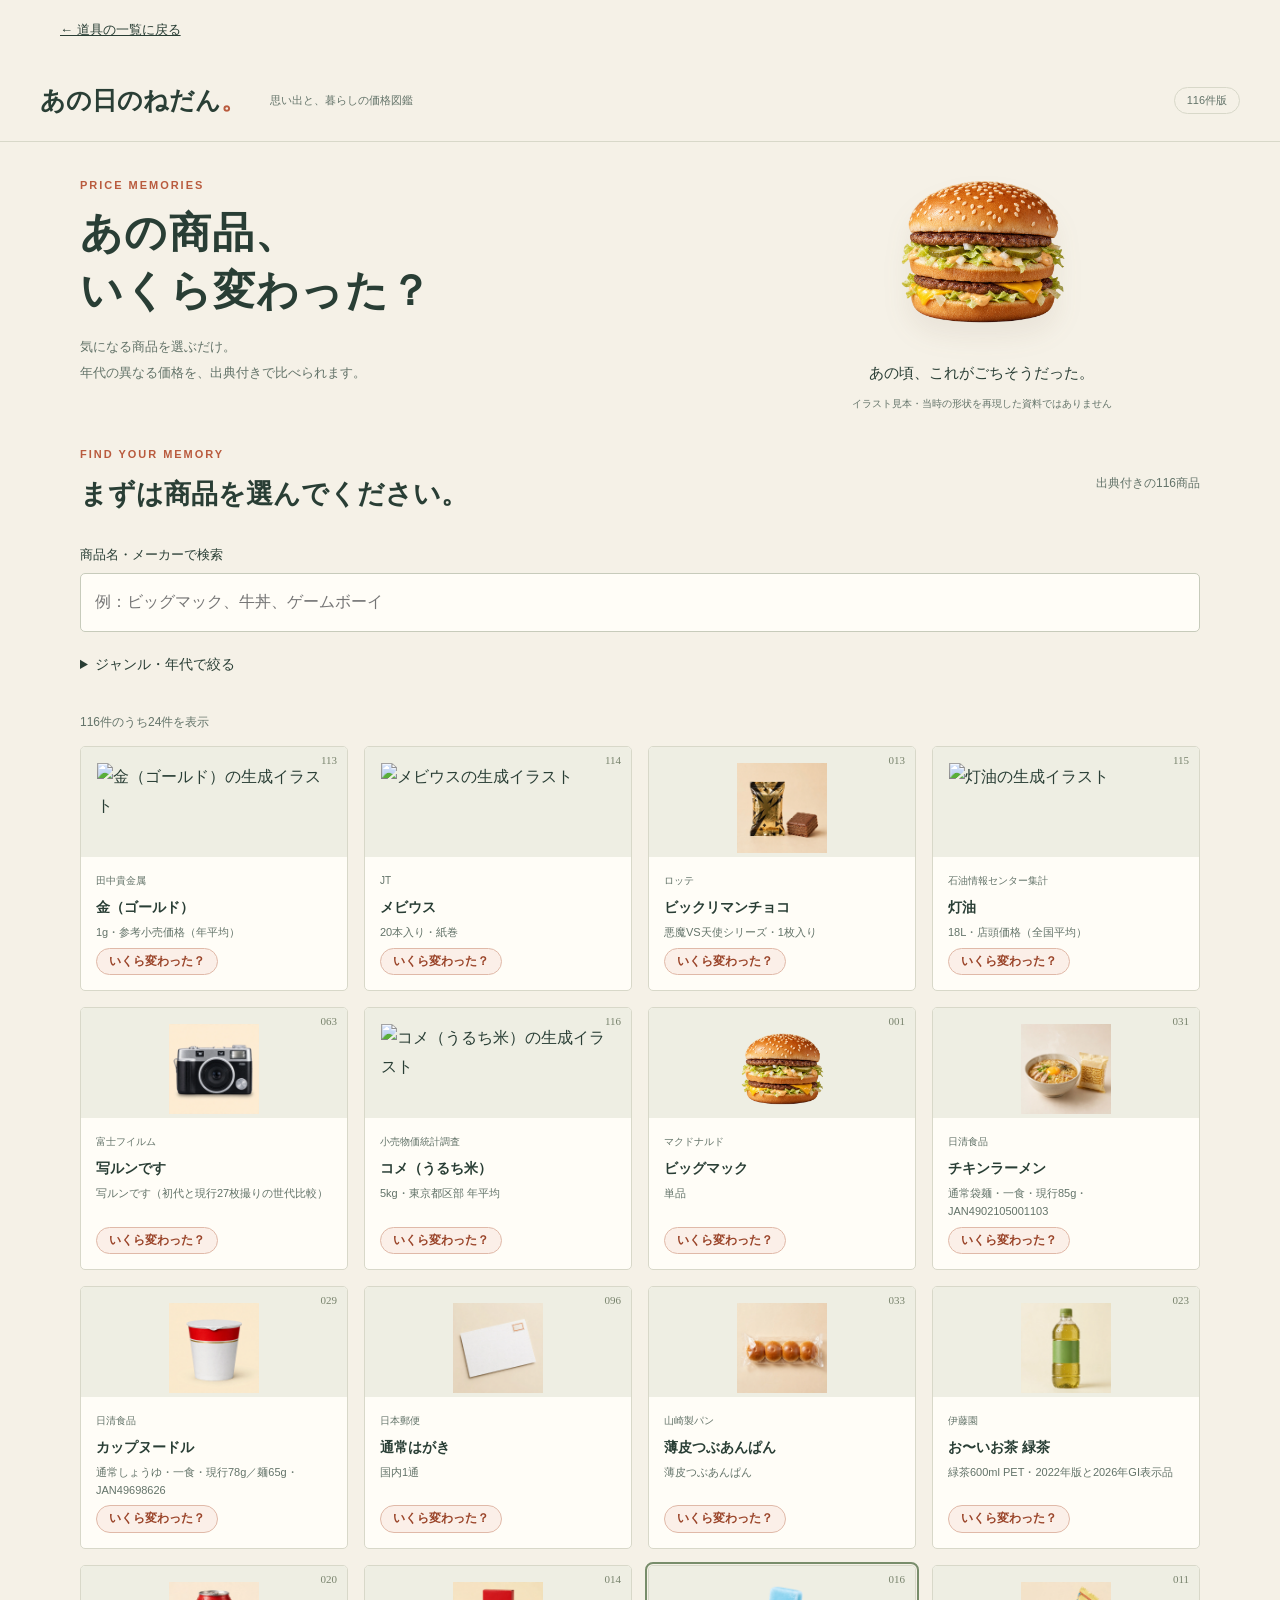
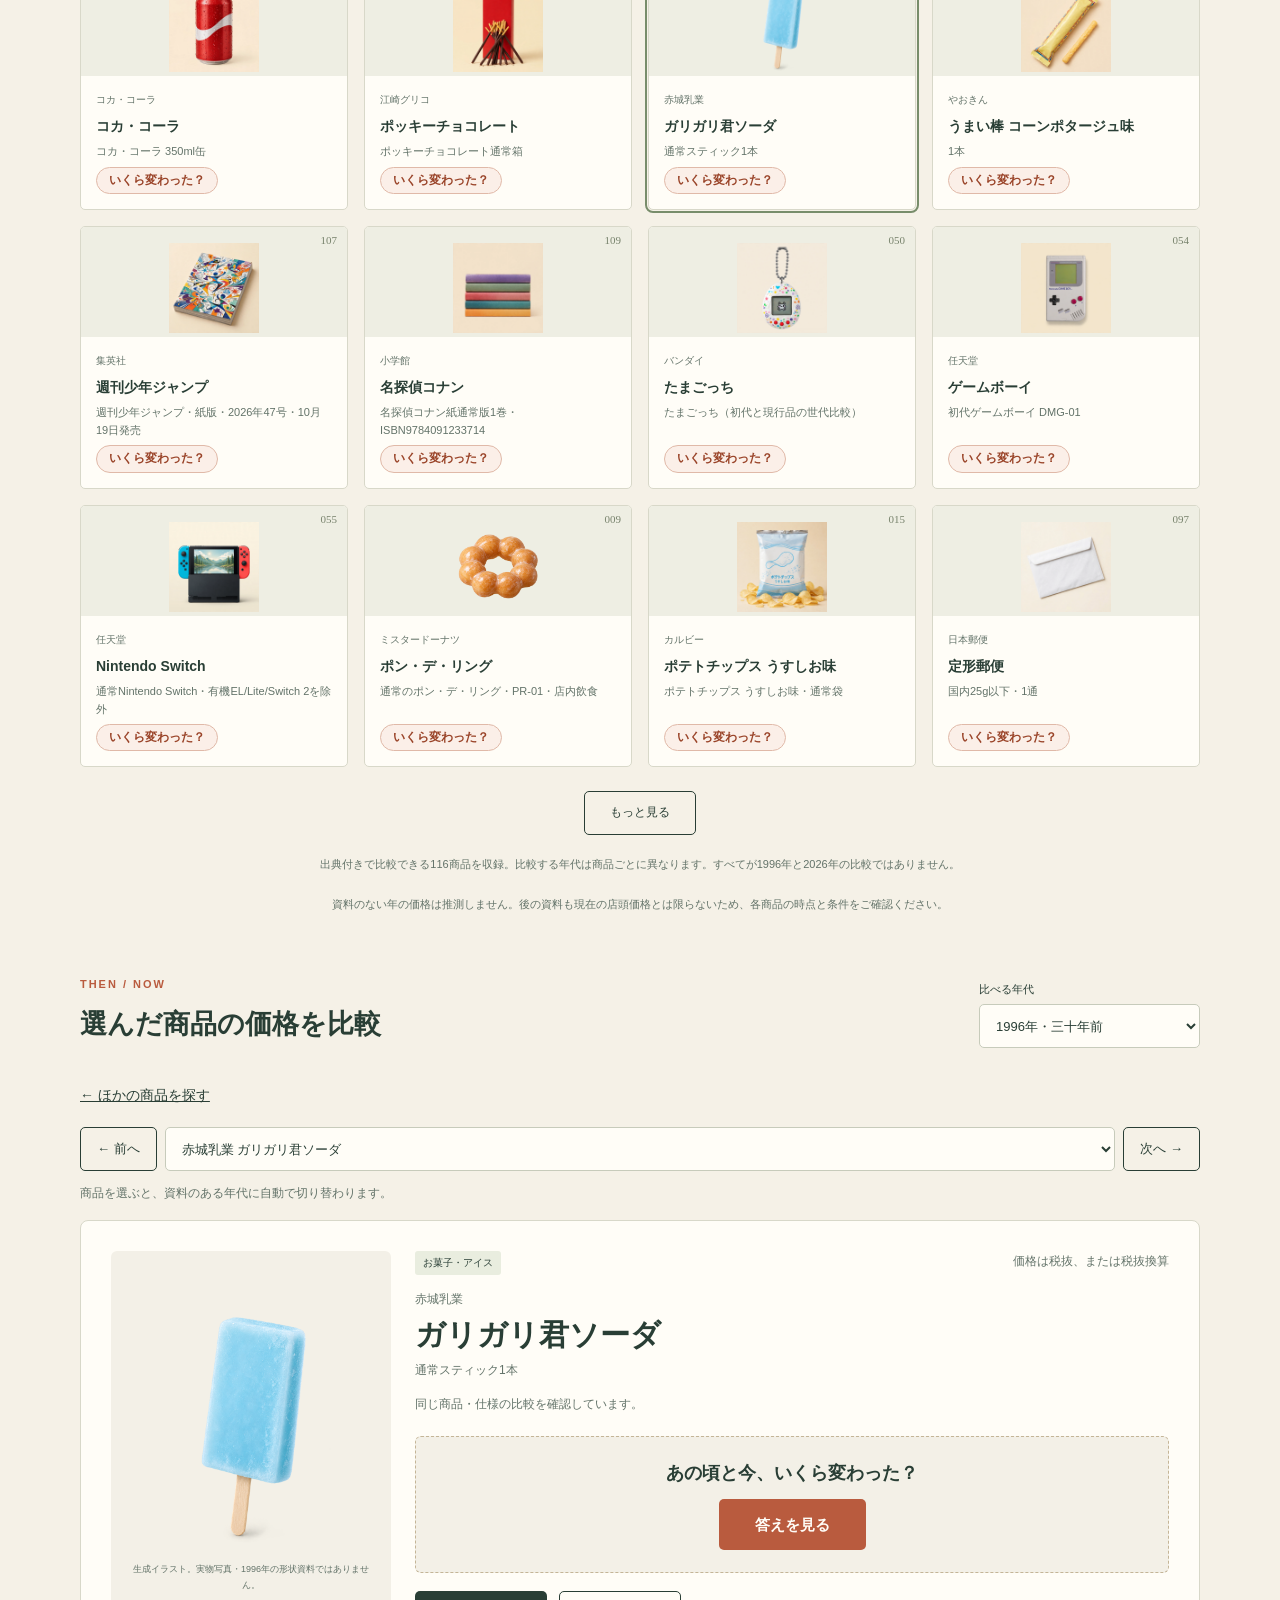
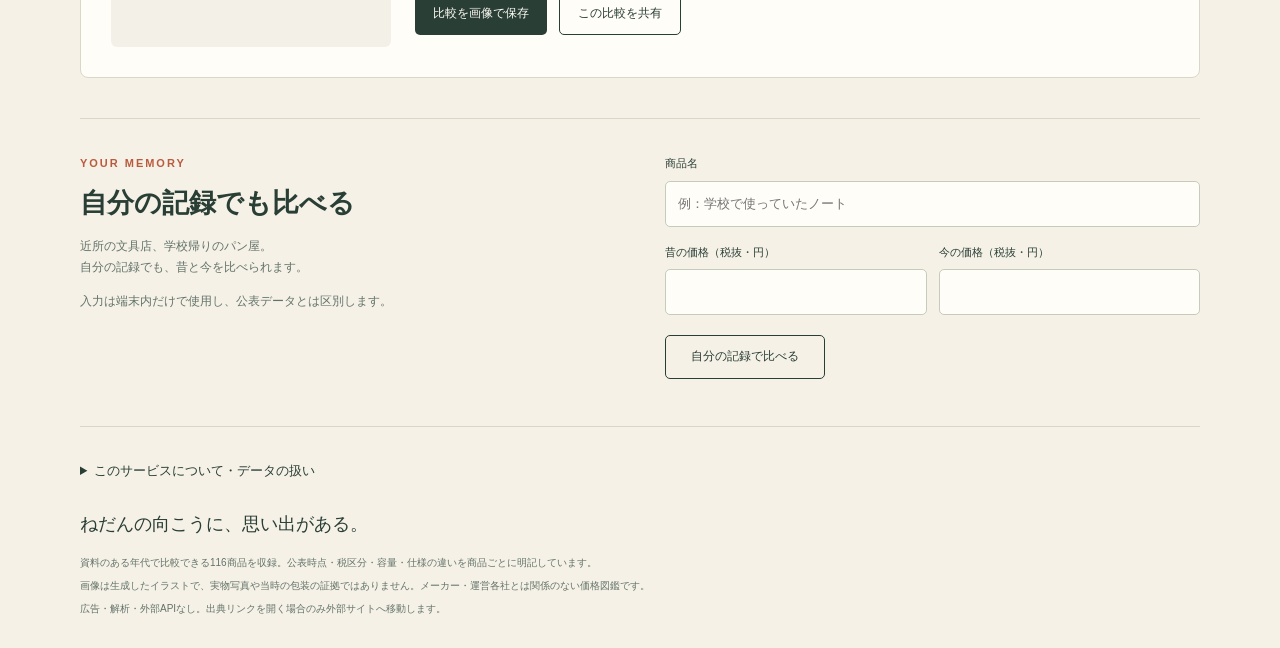
==== tools/price-time-machine/index.html @ 65f380cf "tools/price-time-machine/ の app.js、catalog.js、index.html、sw.js を116点版に更新" ====
<!doctype html>
<html lang="ja"><head><meta charset="utf-8"><meta name="viewport" content="width=device-width,initial-scale=1"><meta name="theme-color" content="#293e35"><link rel="manifest" href="manifest.webmanifest"><link rel="icon" href="icons/icon-192.png"><link rel="apple-touch-icon" href="icons/icon-192.png"><meta name="description" content="出典付きの116商品で、あの頃からの価格の変化をたどる図鑑。容量や仕様の違いを確認し、比較カードを保存できます。"><title>あの日のねだん。｜116の商品でたどる価格の変化</title><link rel="stylesheet" href="styles.css"><script defer src="core.js"></script><script defer src="catalog.js"></script><script defer src="app.js"></script></head>
<body><div class="hub-return"><a href="../../index.html">← 道具の一覧に戻る</a></div><a class="skip-link" href="#catalogue">商品を探すへ進む</a><header><a class="brand" href="#">あの日のねだん<span>。</span></a><span class="edition">思い出と、暮らしの価格図鑑</span><span class="preview">116件版</span></header><main>
<section class="hero"><div class="hero-copy"><div class="eyebrow">PRICE MEMORIES</div><h1>あの商品、<br>いくら変わった？</h1><p>気になる商品を選ぶだけ。<br>年代の異なる価格を、出典付きで比べられます。</p><div class="hero-tags"><span>116の商品</span><span>十九ジャンル</span><span>税抜で比較</span></div><p class="hero-note">比べる年代は商品ごとに表示。容量や仕様の違いも、出典と一緒に確かめられます。</p><a class="hero-link" href="#catalogue">商品を探す <span aria-hidden="true">↓</span></a></div><div class="hero-art"><img src="assets/bigmac.png" alt="ビッグマックをイメージした写実的な生成イラスト" width="600" height="600"><div class="art-caption">あの頃、これがごちそうだった。</div><span class="art-disclosure">イラスト見本・当時の形状を再現した資料ではありません</span></div></section>
<section id="catalogue" class="catalogue" aria-label="商品図鑑"><div class="section-heading"><div><div class="eyebrow">FIND YOUR MEMORY</div><h2>まずは商品を選んでください。</h2></div><span id="catalogue-total" class="small"></span></div><div class="search-row"><label class="search-box">商品名・メーカーで検索<input id="search" type="search" maxlength="100" placeholder="例：ビッグマック、牛丼、ゲームボーイ" autocomplete="off"></label></div><details class="genre-filter"><summary id="genre-summary">ジャンル・年代で絞る</summary><label class="filter-check"><input id="keep-year" type="checkbox">選んだ年代を固定して探す</label><label class="filter-check"><input id="only-ready" type="checkbox"><span id="ready-year-label">選択した年代で比較できるもの</span></label><nav id="categories" class="categories" aria-label="ジャンルで絞る"></nav></details><div class="result-row"><p id="result-count" role="status" class="small"></p><button id="clear-filters" class="text-button" type="button" hidden>条件をクリア</button></div><div id="catalogue-grid" class="catalogue-grid"></div><p id="empty" hidden>条件に合う商品がありません。「条件をクリア」で全商品に戻れます。</p><button id="more" class="secondary" type="button">もっと見る</button><p id="coverage-summary" class="catalogue-note"></p><p class="catalogue-note">資料のない年の価格は推測しません。後の資料も現在の店頭価格とは限らないため、各商品の時点と条件をご確認ください。</p></section>
<section id="compare" class="comparison-section" aria-label="選んだ商品の比較"><div class="section-heading"><div><div class="eyebrow">THEN / NOW</div><h2 id="comparison-heading" tabindex="-1">選んだ商品の価格を比較</h2></div><label class="year-control" for="year">比べる年代<select id="year"><option value="1996">1996年・三十年前</option><option value="2006">2006年・二十年前</option><option value="2016">2016年・十年前</option><option value="2017">2017年・発売時など</option><option value="2023">2023年・資料の時点</option><option value="2024">2024年・資料の時点</option><option value="2025">2025年・改定前など</option><option value="2026">2026年・年内の改定前</option></select></label></div>
<a class="back-to-products" href="#catalogue">← ほかの商品を探す</a><div class="product-nav" role="group" aria-label="比較する商品を切り替える"><button id="prev-product" class="nav-button" type="button" aria-label="一覧の前の商品">← 前へ</button><select id="product-select" aria-label="比較する商品を一覧の順で選ぶ"></select><button id="next-product" class="nav-button" type="button" aria-label="一覧の次の商品">次へ →</button></div><p id="selection-help" class="small"></p><article id="comparison" class="comparison"><div class="selected-visual"><img id="selected-image" alt="" hidden><div id="no-art" class="no-art">写真・イラストは未収録です。</div><span id="art-note" class="small"></span></div><div class="selected-content"><div class="card-top"><span id="selected-category" class="pill"></span><span class="small">価格は税抜、または税抜換算</span></div><p id="brand" class="brand-name"></p><h3 id="name"></h3><p id="spec" class="small"></p><p id="research-status" class="small"></p><p id="comparison-kind" class="small"></p><div id="reveal-panel" class="reveal-panel" hidden><p class="reveal-prompt">あの頃と今、いくら変わった？</p><button id="reveal" class="reveal-button" type="button" aria-controls="answer" aria-expanded="false">答えを見る</button></div><div id="answer" class="answer" tabindex="-1" hidden><div class="price-pair"><div><div id="then-label" class="price-label"></div><div class="price"><span id="before">—</span><small id="before-currency">円</small></div><p id="before-detail" class="small"></p></div><div class="arrow" aria-hidden="true">→</div><div><div class="price-label">比較する価格</div><div class="price current"><span id="after">—</span><small id="after-currency">円</small></div><p id="after-detail" class="small"></p></div></div><p id="delta" class="delta" role="status"></p><p class="rounding-note">税抜換算の価格は円単位に四捨五入。変化率は丸める前の価格で計算しています。</p><p id="quantity-comparison" class="notice" hidden></p><details class="comparison-conditions"><summary>価格の条件と注意点</summary><p id="conditions" class="notice"></p></details></div><button id="available-period" class="secondary" type="button" hidden></button><div class="actions"><button id="save" type="button" disabled>比較を画像で保存</button><button id="share" class="share-button" type="button" hidden>この比較を共有</button><span id="save-status" class="small" role="status"></span></div><div id="share-fallback" hidden><label for="share-url">この比較のリンク</label><input id="share-url" readonly><p class="small">リンクを選択してコピーできます。</p></div><p id="share-status" class="small" role="status"></p></div><details id="evidence" class="evidence" hidden><summary>出典と比較条件を確認する</summary><p id="basis" class="small"></p><div id="sources" class="sources"></div><p class="small">確認日は各出典に記録しています。公表資料の時点と今日の実売価格は異なる場合があります。</p></details></article></section>
<section class="own"><div><div class="eyebrow">YOUR MEMORY</div><h2>自分の記録でも比べる</h2><p>近所の文具店、学校帰りのパン屋。<br>自分の記録でも、昔と今を比べられます。</p><p class="small">入力は端末内だけで使用し、公表データとは区別します。</p></div><form id="custom-form"><label for="custom-name">商品名</label><input id="custom-name" required maxlength="60" placeholder="例：学校で使っていたノート"><div class="custom-prices"><label>昔の価格（税抜・円）<input id="custom-before" required type="number" min="1" max="100000000" step="1"></label><label>今の価格（税抜・円）<input id="custom-after" required type="number" min="1" max="100000000" step="1"></label></div><button class="secondary" type="submit">自分の記録で比べる</button><p id="custom-result" role="status"></p></form></section>
<footer><details class="about"><summary>このサービスについて・データの扱い</summary><p class="small">無料で閲覧できる価格図鑑です。会員登録はありません。入力内容はサーバーへ送信せず、画面を閉じると消えます。ブラウザが保存機能に対応している場合、読み込んだ画面を端末に保存し、次回の表示を助けます。端末のサイトデータから削除できます。価格は各出典の確認日時点の情報で、今日の店頭価格を保証しません。メーカー各社の公式サービスではありません。</p></details><p>ねだんの向こうに、思い出がある。</p><span>資料のある年代で比較できる116商品を収録。公表時点・税区分・容量・仕様の違いを商品ごとに明記しています。</span><span>画像は生成したイラストで、実物写真や当時の包装の証拠ではありません。メーカー・運営各社とは関係のない価格図鑑です。</span><span>広告・解析・外部APIなし。出典リンクを開く場合のみ外部サイトへ移動します。</span></footer></main></body></html>
---- tools/price-time-machine/styles.css ----
:root{--paper:#f5f1e7;--ink:#293e35;--muted:#637369;--accent:#b95b3e;--line:#d8d8c9;--white:#fffdf7}*{box-sizing:border-box}body{margin:0;background:var(--paper);color:var(--ink);font-family:-apple-system,BlinkMacSystemFont,"Hiragino Kaku Gothic ProN",sans-serif;line-height:1.8}header{max-width:1280px;margin:auto;padding:26px 40px;display:flex;align-items:center;gap:24px;border-bottom:1px solid var(--line)}a{color:inherit}.brand{font-family:"Hiragino Mincho ProN",serif;font-size:25px;font-weight:700;text-decoration:none}.brand span{color:var(--accent)}.edition,.preview{font-size:11px;color:var(--muted)}.preview{margin-left:auto;border:1px solid var(--line);border-radius:20px;padding:3px 12px}main{max-width:1200px;padding:0 40px;margin:auto}.hero{display:grid;grid-template-columns:1.15fr 1fr;align-items:center;gap:28px;padding:58px 0 48px}.eyebrow{font-size:11px;letter-spacing:.18em;color:var(--accent);font-weight:700}h1{font:700 clamp(36px,4.4vw,60px)/1.5 "Hiragino Mincho ProN","Yu Mincho",serif;margin:15px 0 20px;letter-spacing:.03em}.hero p{font-size:13px;color:var(--muted);line-height:2}.hero-art{position:relative;text-align:center;align-self:center}.hero-art img{width:100%;height:auto;max-height:360px;object-fit:contain;filter:drop-shadow(0 16px 12px #75573b14)}.art-caption{font:17px "Hiragino Mincho ProN",serif;margin-top:12px}.art-disclosure{font-size:9px;color:var(--muted);display:block;margin-top:12px}.hero-tags{display:flex;gap:10px;flex-wrap:wrap;margin-top:22px}.hero-tags span{font-size:11px;border:1px solid #d1d5c4;padding:5px 13px;border-radius:3px}.hero .hero-note{font-size:10px;max-width:420px}.section-heading{display:flex;align-items:center;justify-content:space-between;gap:20px;margin-bottom:20px}h2{font:700 27px/1.5 "Hiragino Mincho ProN","Yu Mincho",serif;margin:9px 0}.year-control{min-width:210px;font-size:11px}input,select{font:inherit;font-size:13px;color:var(--ink);border:1px solid #c7cbbb;border-radius:5px;background:var(--white);padding:10px 12px;min-height:44px;width:100%}select{margin-top:5px}button{font:inherit;cursor:pointer;border:0;border-radius:5px;min-height:44px}button:disabled{opacity:.45;cursor:not-allowed}button:focus-visible,input:focus-visible,select:focus-visible,a:focus-visible,summary:focus-visible{outline:3px solid var(--accent);outline-offset:3px}.comparison{display:grid;grid-template-columns:280px 1fr;background:var(--white);border:1px solid var(--line);border-radius:8px;padding:30px;gap:24px}.selected-visual{display:flex;flex-direction:column;align-items:center;justify-content:center;background:#f3f0e7;border-radius:6px;padding:20px;text-align:center;min-width:0}.selected-visual img{width:100%;max-height:240px;object-fit:contain}.selected-visual .small{font-size:9px;margin-top:16px}.no-art{font-size:12px;color:var(--muted);padding:30px 0}.card-top{display:flex;justify-content:space-between;gap:10px;flex-wrap:wrap}.pill{font-size:10px;padding:3px 8px;background:#e9eddf;border-radius:3px}.small{font-size:11px;color:var(--muted);line-height:1.8}.brand-name{font-size:12px;color:var(--muted);margin:14px 0 2px}h3{font:700 30px/1.5 "Hiragino Mincho ProN",serif;margin:0}.selected-content>#spec{margin:3px 0}.price-pair{display:grid;grid-template-columns:1fr 30px 1fr;align-items:center;margin-top:20px;text-align:center}.price-label{font-size:11px}.price{font:700 55px/1.5 Georgia,serif;letter-spacing:-.04em}.price small{font:14px sans-serif;margin-left:5px}.price.current{color:var(--accent)}.price-pair .small{font-size:10px;margin:0;min-height:36px}.arrow{color:#a3ab98;font-size:24px}.delta{font-size:13px;border-top:1px solid var(--line);padding-top:15px;margin-top:16px}.notice{font-size:10px;color:var(--muted);border-left:2px solid #c4b597;padding-left:10px}.actions{display:flex;align-items:center;gap:12px;flex-wrap:wrap;margin-top:18px}.actions button{background:var(--ink);color:var(--white);font-size:12px;padding:10px 18px}.evidence{grid-column:1/-1;border-top:1px solid var(--line);padding-top:16px;font-size:12px}.evidence summary{cursor:pointer;min-height:30px}.sources{display:grid;gap:6px;overflow-wrap:anywhere;font-size:11px}.sources a{color:#41664a}.catalogue{padding-top:55px}.search-row{display:flex;gap:30px;align-items:end;margin-top:25px}.search-box{font-size:11px;flex:1}.search-box input{margin-top:7px}.filter-check{font-size:11px;display:flex;gap:8px;align-items:center;min-height:44px}.filter-check input{width:17px;min-height:17px}.categories{display:flex;flex-wrap:wrap;gap:7px;margin-top:20px}.category-button{padding:7px 13px;font-size:11px;background:transparent;border:1px solid #cdd2c1;min-height:36px;color:var(--ink);border-radius:22px}.category-button[aria-pressed=true]{background:var(--ink);border-color:var(--ink);color:var(--white)}.catalogue-grid{display:grid;grid-template-columns:repeat(4,minmax(0,1fr));gap:16px}.product-card{display:flex;flex-direction:column;min-width:0;background:var(--white);border:1px solid var(--line);border-radius:5px}.product-card.selected{outline:2px solid #788d6b;outline-offset:1px}.product-card:hover{border-color:#849478}.product{display:flex;flex-direction:column;flex:1 0 auto;width:100%;text-align:left;background:transparent;border:0;border-radius:4px;padding:0;overflow:hidden;position:relative;color:var(--ink)}.product-card.open .product{border-radius:4px 4px 0 0}.product-visual{width:100%;height:156px;display:grid;place-items:center;background:#eeeee3;padding:16px}.product-visual img{max-width:100%;width:100%;height:124px;object-fit:contain}.product-visual .pending-art{font:15px "Hiragino Mincho ProN",serif;color:#7e8874;border-top:1px solid #b8beaa;border-bottom:1px solid #b8beaa;padding:10px 0}.product-copy{padding:15px;display:flex;flex-direction:column;gap:4px;width:100%;flex:1}.product-brand{font-size:10px;color:var(--muted)}.product-name{font-size:14px;font-weight:650;line-height:1.6}.product-spec{font-size:10px;color:var(--muted);line-height:1.6}.product-status{font-size:10px;padding-top:9px;color:var(--accent);margin-top:auto}.product-number{position:absolute;right:10px;top:7px;color:#78836d;font:11px Georgia,serif}.secondary{background:transparent;border:1px solid var(--ink);color:var(--ink);padding:10px 25px;font-size:12px;margin-top:20px}#more{display:block;margin:24px auto 0}.catalogue-note{font-size:10px;color:var(--muted);text-align:center;margin:20px 0}.own{display:grid;grid-template-columns:1fr 1fr;gap:50px;border-top:1px solid var(--line);margin-top:40px;padding:35px 0}.own p{font-size:12px;color:var(--muted)}.own form>label{display:block;font-size:11px;margin-bottom:7px}.custom-prices{display:grid;grid-template-columns:1fr 1fr;gap:12px;margin-top:16px}.custom-prices label{font-size:11px}.custom-prices input{margin-top:7px}#custom-result{font-size:12px;color:var(--ink)}footer{border-top:1px solid var(--line);padding:20px 0 30px}footer p{font:18px serif}footer span{display:block;font-size:10px;color:var(--muted);margin-top:5px}[hidden]{display:none!important}@media(max-width:950px){.catalogue-grid{grid-template-columns:repeat(3,minmax(0,1fr))}.comparison{grid-template-columns:210px 1fr;padding:22px}.price{font-size:46px}}@media(max-width:650px){header{padding:18px 20px;gap:8px}.brand{font-size:21px}.edition{display:none}.preview{font-size:9px}main{padding:0 20px}.hero{grid-template-columns:1fr;padding:35px 0 25px;gap:15px}.hero-art img{max-height:230px}.hero-art{max-width:340px;margin:auto}.hero h1{font-size:37px}.hero p{font-size:12px}.hero .hero-note{font-size:10px}.section-heading{align-items:start;gap:12px}h2{font-size:21px}.year-control{min-width:140px;max-width:160px}select{font-size:11px;padding:8px}.comparison{grid-template-columns:1fr;padding:18px;gap:18px}.selected-visual{min-height:110px;max-height:210px}.selected-visual img{max-height:150px}.selected-visual .small{margin-top:8px}.price{font-size:47px}.price-pair{grid-template-columns:1fr 20px 1fr}.search-row{flex-direction:column;gap:8px;align-items:stretch}.catalogue{padding-top:35px}.catalogue-grid{grid-template-columns:repeat(2,minmax(0,1fr));gap:12px}.product-visual{height:125px;padding:10px}.product-visual img{height:100px}.product-copy{padding:12px}.product-name{font-size:12px}.product-spec{font-size:9px}.categories{gap:6px}.category-button{font-size:10px;padding:5px 10px}.own{grid-template-columns:1fr;gap:18px}.own h2{font-size:22px}.price-pair .small{font-size:9px}}@media(prefers-reduced-motion:no-preference){button{transition:border-color .15s,background .15s}}

.selected-content,.price-pair>div{min-width:0}.price.long-price{font-size:38px}@media(max-width:650px){.price.long-price{font-size:29px}}

.price{white-space:nowrap}@media(max-width:650px){.price.long-price{font-size:26px}}

/* The selected hundred-item edition keeps illustrations optional. */
html{scroll-padding-top:20px}.hero-link{display:inline-flex;align-items:center;gap:20px;border-bottom:1px solid var(--ink);padding:10px 0;margin-top:12px;color:var(--ink);text-decoration:none;font-size:13px;font-weight:600}.hero-link:hover{color:var(--accent)}.comparison.without-art{grid-template-columns:minmax(0,1fr)}.comparison.without-art .selected-visual{display:none}.comparison-conditions{font-size:12px;border-top:1px solid var(--line);margin-top:16px}.comparison-conditions summary{cursor:pointer;padding:12px 0;min-height:44px}.comparison-conditions .notice{margin-top:0;line-height:1.9}#comparison-heading:focus{outline:none}#selection-help{margin:0 0 15px}.product:not(.has-art) .product-visual{height:48px;padding:12px 15px;justify-items:start;background:#e9ecdf}.category-caption{font-size:10px;color:var(--muted)}.product:not(.has-art) .product-copy{padding-top:12px}button:focus-visible,a:focus-visible,input:focus-visible,select:focus-visible,summary:focus-visible{outline:3px solid #b95b3e;outline-offset:3px}.filter-check{cursor:pointer}.filter-check input{flex-shrink:0}@media(max-width:650px){.hero h1{font-size:clamp(28px,7.4vw,37px)}.comparison.without-art{padding-top:22px}.comparison-conditions{font-size:11px}#selection-help{font-size:10px}.product:not(.has-art) .product-visual{height:42px;padding:10px 12px}.hero-link{min-height:44px}}

/* Public edition: search first, fewer decisions before seeing products. */
.skip-link{position:absolute;left:16px;top:-80px;z-index:10;background:var(--white);padding:12px}.skip-link:focus{top:12px}.hero{padding:28px 0 18px;grid-template-columns:1.5fr 1fr}.hero h1{font-size:clamp(32px,3.6vw,48px);margin:8px 0 12px}.hero-art img{max-height:220px}.hero-tags{margin-top:12px}.hero .hero-note{font-size:12px}.hero-link{margin-top:0}.catalogue{padding-top:24px}.genre-filter{margin:12px 0}.genre-filter>summary{cursor:pointer;min-height:44px;padding:8px 0;font-size:14px}.genre-filter .categories{margin:8px 0 16px}.category-button{min-height:44px;font-size:12px}.search-row{margin-top:12px;gap:18px;flex-wrap:wrap}.search-box{flex-basis:100%;font-size:13px}.search-box input{font-size:16px;padding:14px;min-height:52px}.filter-check{font-size:12px}.result-row{display:flex;align-items:center;justify-content:space-between;gap:12px}.text-button{padding:8px;background:transparent;color:var(--ink);text-decoration:underline;font-size:12px}.product-price{font-size:17px;font-weight:700;line-height:1.5;margin-top:8px}.product-status{padding-top:0;font-size:11px;color:var(--muted)}.product-spec{font-size:11px}.product-copy{gap:6px}.product-visual{height:110px}.product-visual img{height:90px}.small{font-size:12px}.comparison-section{padding-top:40px}.back-to-products{display:inline-flex;align-items:center;min-height:44px;font-size:14px;margin-bottom:10px}.rounding-note{font-size:12px;color:var(--muted)}.actions .share-button{background:transparent;color:var(--ink);border:1px solid var(--ink)}#share-fallback{margin-top:16px}#share-fallback label{font-size:12px}#share-url{font-size:14px}.about summary{cursor:pointer;padding:12px 0;min-height:44px;font-size:13px}.about .small{max-width:760px}.price-pair .small{font-size:11px}.hero .art-disclosure{font-size:10px}.catalogue-note{font-size:11px}.comparison-conditions .notice{font-size:12px}.product:not(.has-art) .product-visual{height:38px}.category-caption{font-size:11px}.sources{font-size:12px}header{padding-top:18px;padding-bottom:18px}@media(max-width:650px){.hero{display:block;padding:22px 0 12px}.hero h1{font-size:31px;line-height:1.4}.hero-art{display:none}.hero p{font-size:13px;margin:8px 0}.hero .hero-note{font-size:12px}.hero-tags{display:none}.hero-link{font-size:14px}.catalogue{padding-top:16px}.catalogue .section-heading{margin-bottom:4px;flex-wrap:wrap;gap:2px}.catalogue h2{font-size:20px}.product-visual{height:95px}.product-visual img{height:75px}.product-copy{padding:12px}.product-price{font-size:15px;overflow-wrap:anywhere}.product-spec{font-size:11px}.product-name{font-size:14px}.product-status{font-size:10px}.comparison-section>.section-heading{flex-direction:column}.year-control{max-width:none;width:100%;font-size:12px}.year-control select{font-size:14px}.comparison{padding:16px}.price{font-size:42px}.selected-visual{display:none}.comparison-section h2{font-size:23px}#selection-help{font-size:12px}.hero br{display:none}.own{gap:16px}.custom-prices input{font-size:16px}}

.genre-filter .filter-check{display:inline-flex;margin:0 24px 8px 0}.hero br{display:initial}@media(max-width:650px){.hero{padding:18px 0 8px}.hero h1{font-size:29px}.hero h1 br{display:initial}.hero .hero-note,.hero-link{display:none}.hero p{margin:8px 0}.catalogue .eyebrow{display:none}.catalogue .section-heading{margin-bottom:8px}.catalogue h2{font-size:19px}.genre-filter .filter-check{display:flex;margin:0}.genre-filter summary{font-size:13px}.search-row{margin-top:8px}}

@media(min-width:651px){.hero{padding:20px 0 8px}.hero h1{font-size:42px;line-height:1.4}.hero-tags,.hero .hero-note,.hero-link{display:none}.hero-art img{max-height:180px}.hero-art .art-caption{font-size:15px}}

/* Answer reveal: closed cards and the detail view keep the price hidden until opened or「答えを見る」. */
.product-badge{align-self:flex-start;margin-top:auto;font-size:12px;font-weight:700;color:#9a4429;border:1px solid #e0b9a8;background:#fbefe8;border-radius:20px;padding:3px 12px;line-height:1.6}.reveal-panel{margin-top:20px;padding:22px 16px;text-align:center;background:#f3f0e7;border:1px dashed #c4b597;border-radius:6px}.reveal-prompt{font:700 18px/1.6 "Hiragino Mincho ProN","Yu Mincho",serif;margin:0 0 12px}.reveal-button{background:var(--accent);color:var(--white);font-size:15px;font-weight:700;padding:12px 36px;min-height:48px}.reveal-button:hover{background:#a24c31}.answer:focus{outline:none}@media(prefers-reduced-motion:no-preference){.answer:not([hidden]){animation:answer-in .35s ease-out}}@keyframes answer-in{from{opacity:0;transform:translateY(6px)}to{opacity:1;transform:none}}@media(max-width:650px){.product-badge{font-size:11px;padding:2px 10px}.reveal-prompt{font-size:16px}.reveal-button{width:100%}}

/* Product navigator: switch items without leaving the comparison. */
.product-nav{display:grid;grid-template-columns:auto minmax(0,1fr) auto;gap:8px;align-items:center;margin:0 0 12px}.product-nav select{margin-top:0;min-width:0;text-overflow:ellipsis}.nav-button{background:transparent;border:1px solid var(--ink);color:var(--ink);padding:8px 16px;font-size:13px;white-space:nowrap}.nav-button:hover:not(:disabled){background:#e9eddf}@media(max-width:650px){.product-nav{gap:6px}.product-nav select{font-size:16px;padding:8px}.nav-button{padding:8px 10px;font-size:13px}}

/* In-card answer: a card opens its own answer in place;「くわしく見る」goes to the comparison. */
.product-answer{padding:12px 15px 6px;border-top:1px dashed #c4b597;font-size:12px;line-height:1.7;overflow-wrap:anywhere}.product-answer p{margin:0 0 4px}.product-answer-price{font-size:14px;font-weight:700}.product-answer-delta{color:#9a4429;font-weight:700}.product-answer-unit,.product-answer-note{color:var(--muted)}.product-more{margin-left:-8px;font-size:12px;text-align:left}@media(prefers-reduced-motion:no-preference){.product-answer:not([hidden]){animation:answer-in .25s ease-out}}@media(max-width:650px){.product-answer{padding:10px 12px 4px;font-size:11px}.product-answer-price{font-size:13px}.product-more{font-size:11px}}

/* sw update trigger: 2026-10-30 skipWaiting */

.hub-return{max-width:1200px;margin:auto;padding:8px 20px;font:13px/1.8 sans-serif}.hub-return a{display:inline-flex;align-items:center;min-height:44px;color:#293e35}
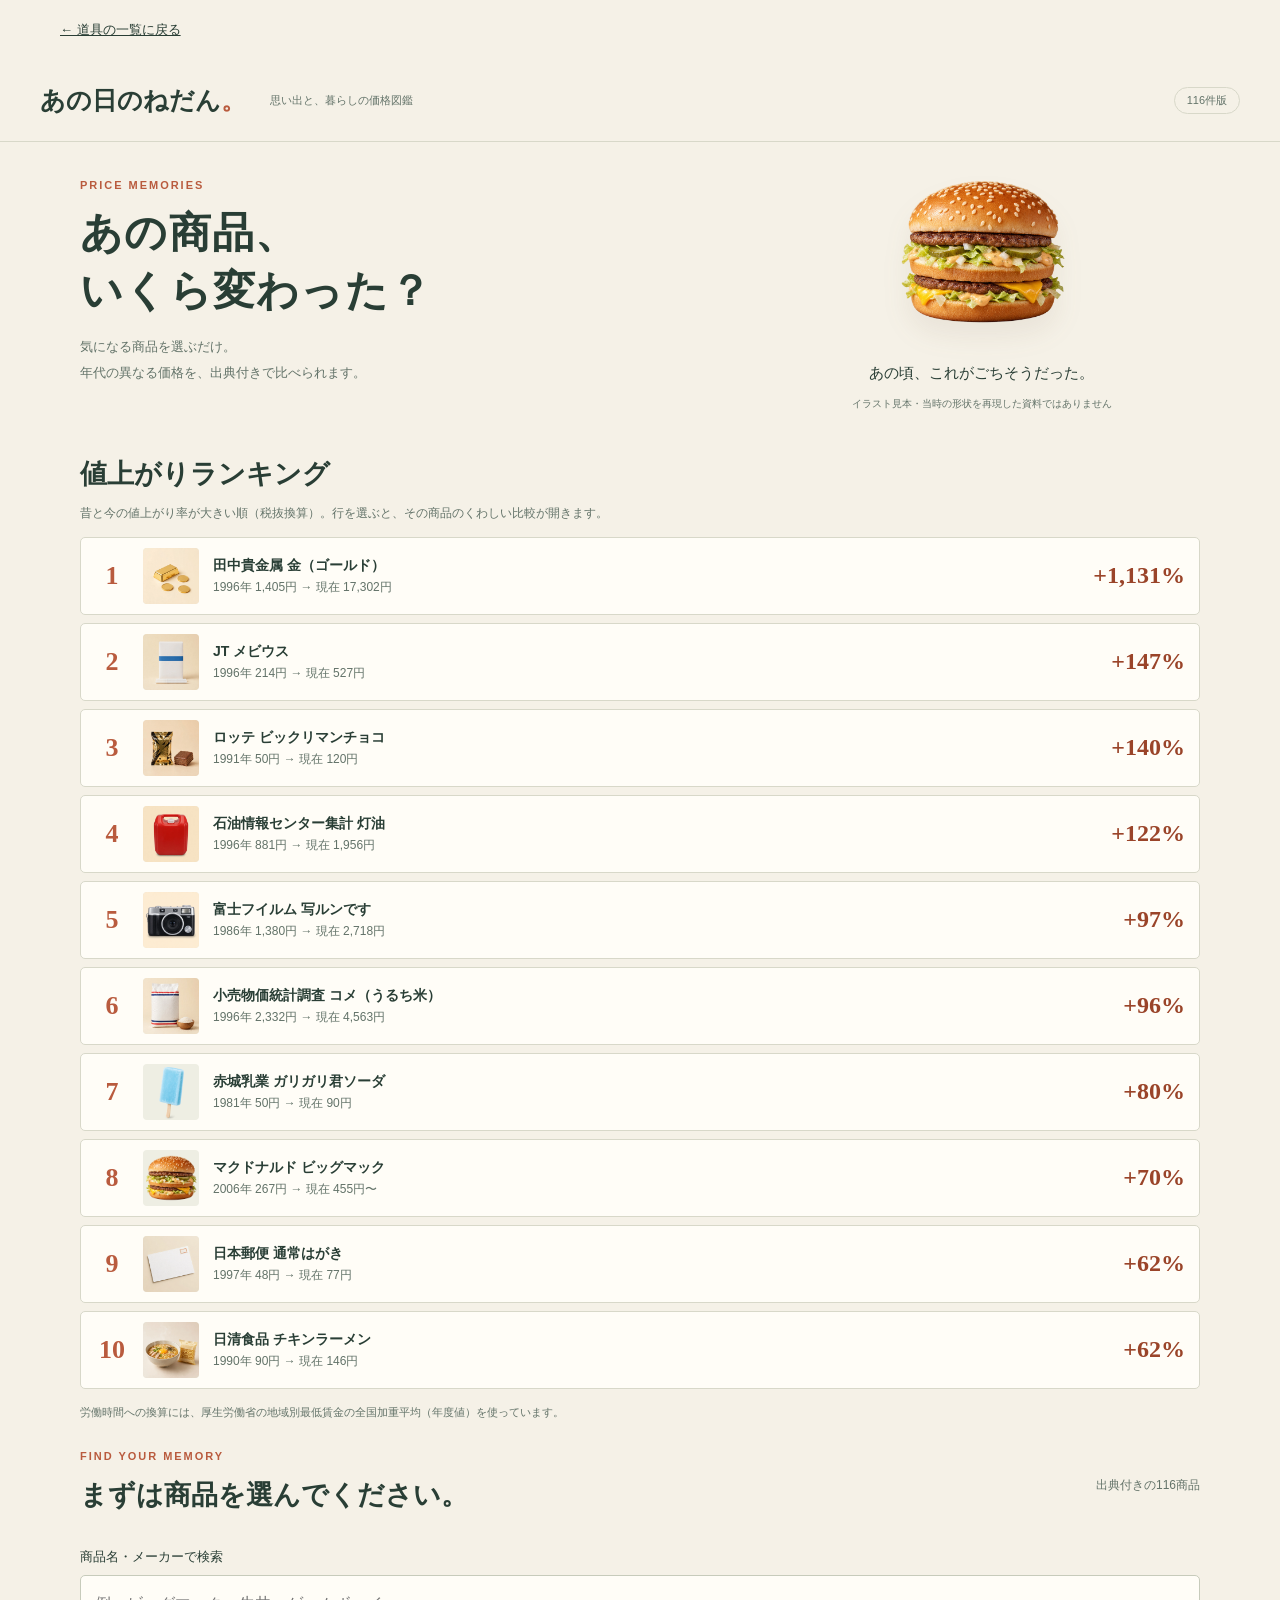
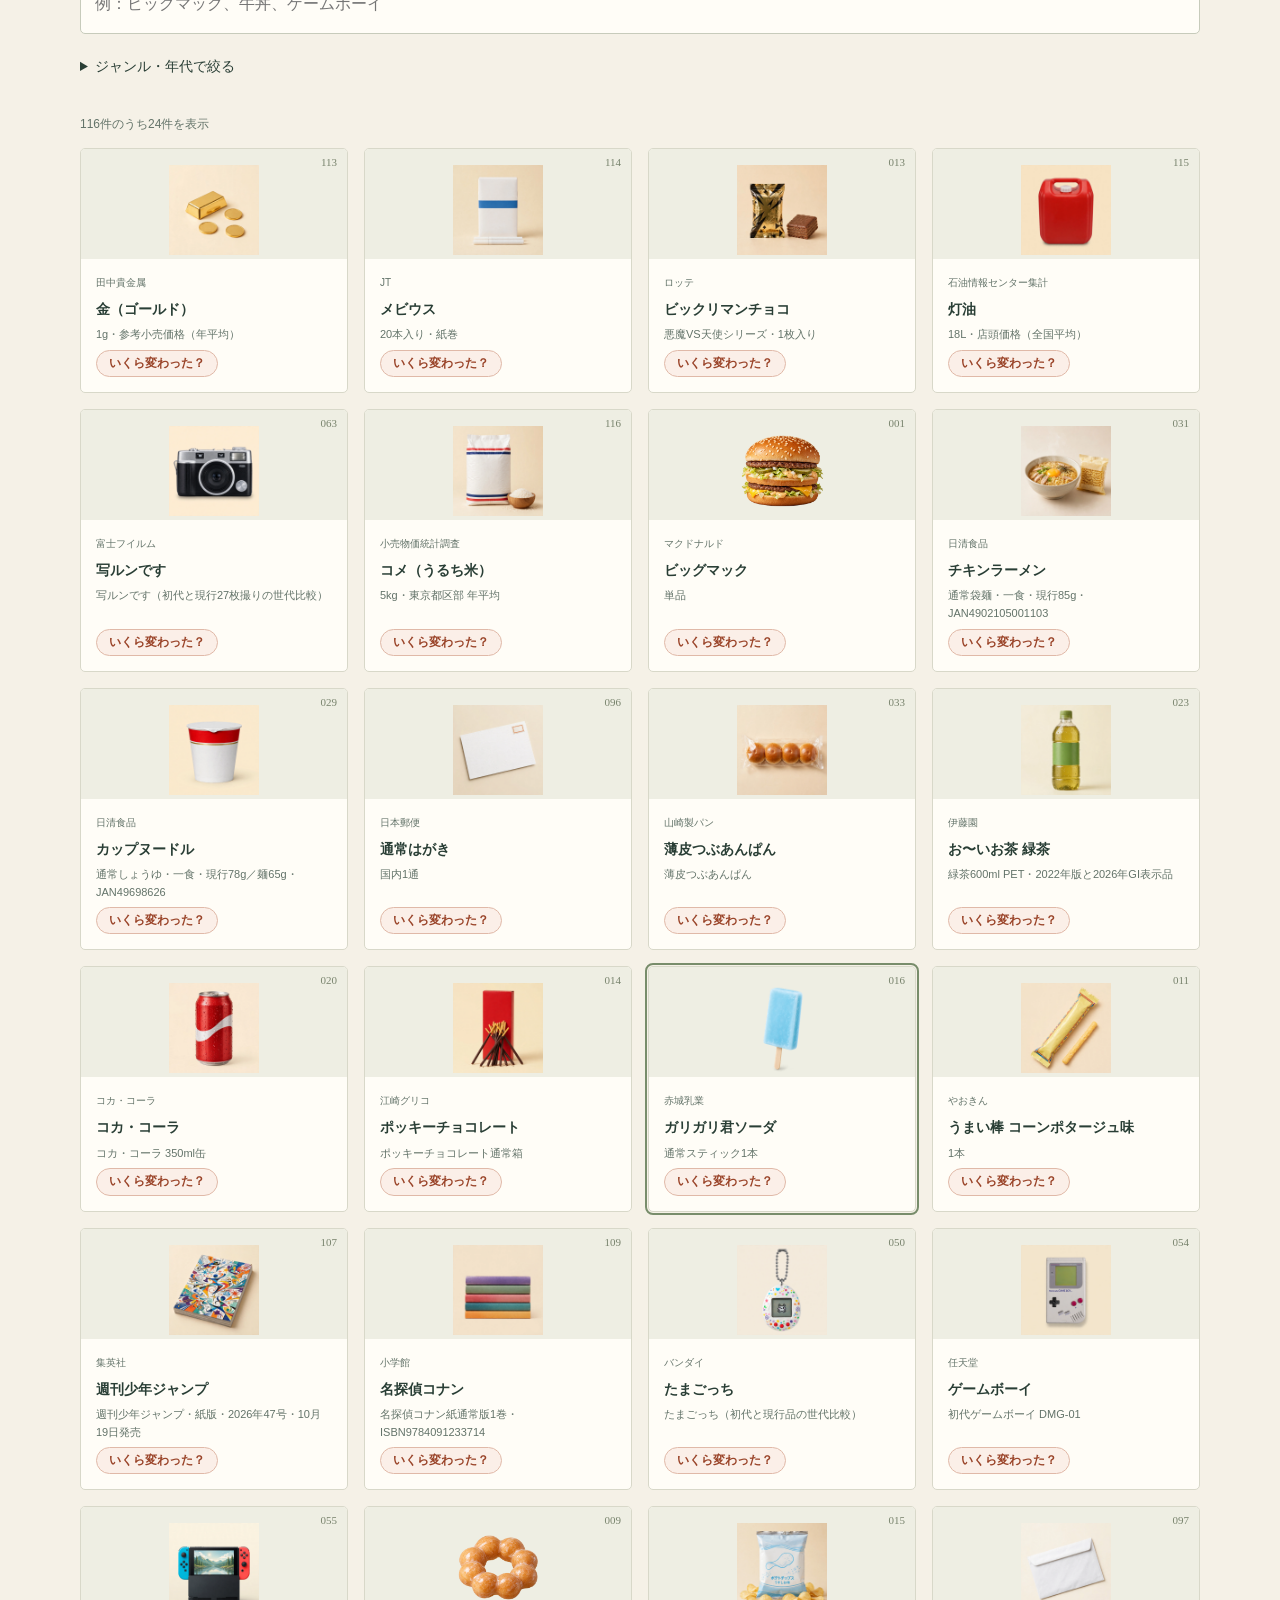
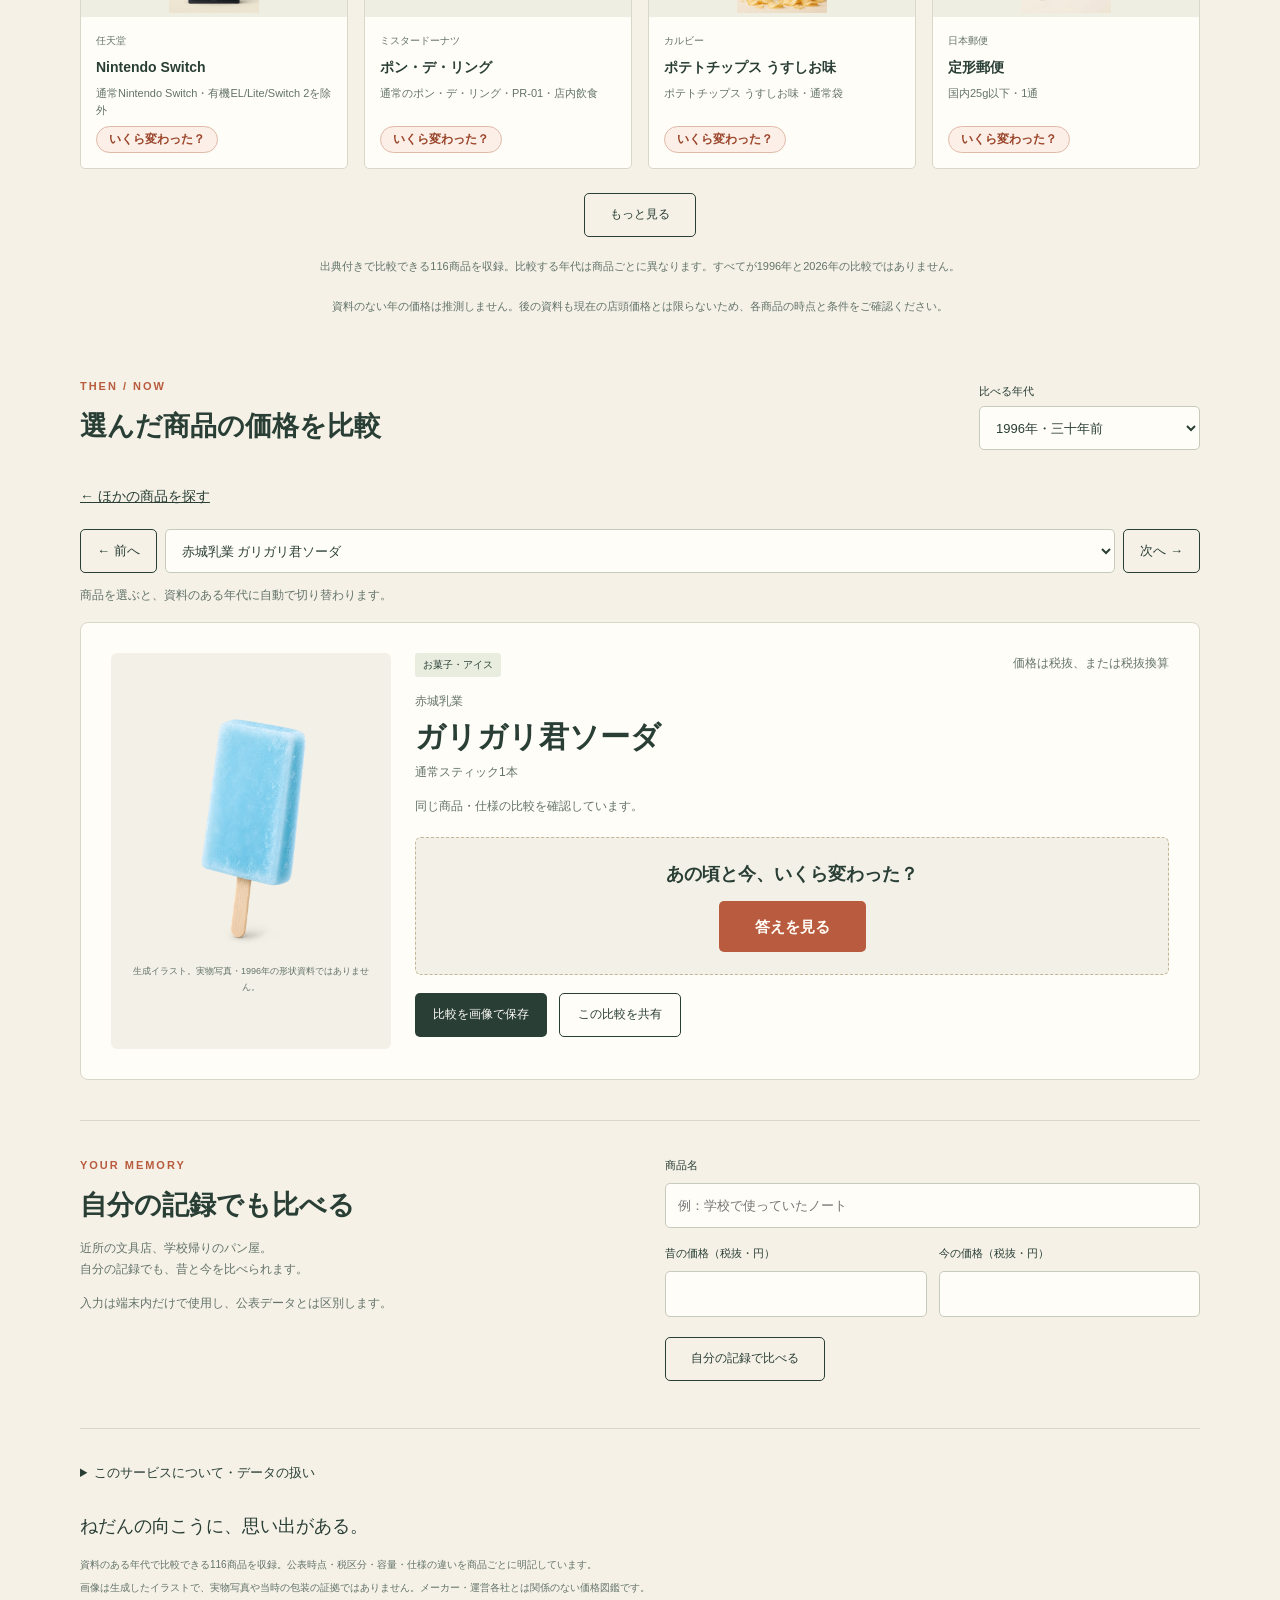
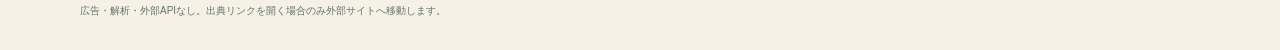
==== commit 7aa6672c: "Add files via upload" ====
--- a/tools/price-time-machine/index.html
+++ b/tools/price-time-machine/index.html
@@ -2,8 +2,9 @@
 <html lang="ja"><head><meta charset="utf-8"><meta name="viewport" content="width=device-width,initial-scale=1"><meta name="theme-color" content="#293e35"><link rel="manifest" href="manifest.webmanifest"><link rel="icon" href="icons/icon-192.png"><link rel="apple-touch-icon" href="icons/icon-192.png"><meta name="description" content="出典付きの116商品で、あの頃からの価格の変化をたどる図鑑。容量や仕様の違いを確認し、比較カードを保存できます。"><title>あの日のねだん。｜116の商品でたどる価格の変化</title><link rel="stylesheet" href="styles.css"><script defer src="core.js"></script><script defer src="catalog.js"></script><script defer src="app.js"></script></head>
 <body><div class="hub-return"><a href="../../index.html">← 道具の一覧に戻る</a></div><a class="skip-link" href="#catalogue">商品を探すへ進む</a><header><a class="brand" href="#">あの日のねだん<span>。</span></a><span class="edition">思い出と、暮らしの価格図鑑</span><span class="preview">116件版</span></header><main>
 <section class="hero"><div class="hero-copy"><div class="eyebrow">PRICE MEMORIES</div><h1>あの商品、<br>いくら変わった？</h1><p>気になる商品を選ぶだけ。<br>年代の異なる価格を、出典付きで比べられます。</p><div class="hero-tags"><span>116の商品</span><span>十九ジャンル</span><span>税抜で比較</span></div><p class="hero-note">比べる年代は商品ごとに表示。容量や仕様の違いも、出典と一緒に確かめられます。</p><a class="hero-link" href="#catalogue">商品を探す <span aria-hidden="true">↓</span></a></div><div class="hero-art"><img src="assets/bigmac.png" alt="ビッグマックをイメージした写実的な生成イラスト" width="600" height="600"><div class="art-caption">あの頃、これがごちそうだった。</div><span class="art-disclosure">イラスト見本・当時の形状を再現した資料ではありません</span></div></section>
+<section class="ranking" aria-labelledby="rankingTitle"><h2 id="rankingTitle">値上がりランキング</h2><p class="ranking-note">昔と今の値上がり率が大きい順（税抜換算）。行を選ぶと、その商品のくわしい比較が開きます。</p><ol id="rankingList" class="ranking-list"></ol><p class="ranking-src">労働時間への換算には、厚生労働省の地域別最低賃金の全国加重平均（年度値）を使っています。</p></section>
 <section id="catalogue" class="catalogue" aria-label="商品図鑑"><div class="section-heading"><div><div class="eyebrow">FIND YOUR MEMORY</div><h2>まずは商品を選んでください。</h2></div><span id="catalogue-total" class="small"></span></div><div class="search-row"><label class="search-box">商品名・メーカーで検索<input id="search" type="search" maxlength="100" placeholder="例：ビッグマック、牛丼、ゲームボーイ" autocomplete="off"></label></div><details class="genre-filter"><summary id="genre-summary">ジャンル・年代で絞る</summary><label class="filter-check"><input id="keep-year" type="checkbox">選んだ年代を固定して探す</label><label class="filter-check"><input id="only-ready" type="checkbox"><span id="ready-year-label">選択した年代で比較できるもの</span></label><nav id="categories" class="categories" aria-label="ジャンルで絞る"></nav></details><div class="result-row"><p id="result-count" role="status" class="small"></p><button id="clear-filters" class="text-button" type="button" hidden>条件をクリア</button></div><div id="catalogue-grid" class="catalogue-grid"></div><p id="empty" hidden>条件に合う商品がありません。「条件をクリア」で全商品に戻れます。</p><button id="more" class="secondary" type="button">もっと見る</button><p id="coverage-summary" class="catalogue-note"></p><p class="catalogue-note">資料のない年の価格は推測しません。後の資料も現在の店頭価格とは限らないため、各商品の時点と条件をご確認ください。</p></section>
 <section id="compare" class="comparison-section" aria-label="選んだ商品の比較"><div class="section-heading"><div><div class="eyebrow">THEN / NOW</div><h2 id="comparison-heading" tabindex="-1">選んだ商品の価格を比較</h2></div><label class="year-control" for="year">比べる年代<select id="year"><option value="1996">1996年・三十年前</option><option value="2006">2006年・二十年前</option><option value="2016">2016年・十年前</option><option value="2017">2017年・発売時など</option><option value="2023">2023年・資料の時点</option><option value="2024">2024年・資料の時点</option><option value="2025">2025年・改定前など</option><option value="2026">2026年・年内の改定前</option></select></label></div>
 <a class="back-to-products" href="#catalogue">← ほかの商品を探す</a><div class="product-nav" role="group" aria-label="比較する商品を切り替える"><button id="prev-product" class="nav-button" type="button" aria-label="一覧の前の商品">← 前へ</button><select id="product-select" aria-label="比較する商品を一覧の順で選ぶ"></select><button id="next-product" class="nav-button" type="button" aria-label="一覧の次の商品">次へ →</button></div><p id="selection-help" class="small"></p><article id="comparison" class="comparison"><div class="selected-visual"><img id="selected-image" alt="" hidden><div id="no-art" class="no-art">写真・イラストは未収録です。</div><span id="art-note" class="small"></span></div><div class="selected-content"><div class="card-top"><span id="selected-category" class="pill"></span><span class="small">価格は税抜、または税抜換算</span></div><p id="brand" class="brand-name"></p><h3 id="name"></h3><p id="spec" class="small"></p><p id="research-status" class="small"></p><p id="comparison-kind" class="small"></p><div id="reveal-panel" class="reveal-panel" hidden><p class="reveal-prompt">あの頃と今、いくら変わった？</p><button id="reveal" class="reveal-button" type="button" aria-controls="answer" aria-expanded="false">答えを見る</button></div><div id="answer" class="answer" tabindex="-1" hidden><div class="price-pair"><div><div id="then-label" class="price-label"></div><div class="price"><span id="before">—</span><small id="before-currency">円</small></div><p id="before-detail" class="small"></p></div><div class="arrow" aria-hidden="true">→</div><div><div class="price-label">比較する価格</div><div class="price current"><span id="after">—</span><small id="after-currency">円</small></div><p id="after-detail" class="small"></p></div></div><p id="delta" class="delta" role="status"></p><p class="rounding-note">税抜換算の価格は円単位に四捨五入。変化率は丸める前の価格で計算しています。</p><p id="quantity-comparison" class="notice" hidden></p><details class="comparison-conditions"><summary>価格の条件と注意点</summary><p id="conditions" class="notice"></p></details></div><button id="available-period" class="secondary" type="button" hidden></button><div class="actions"><button id="save" type="button" disabled>比較を画像で保存</button><button id="share" class="share-button" type="button" hidden>この比較を共有</button><span id="save-status" class="small" role="status"></span></div><div id="share-fallback" hidden><label for="share-url">この比較のリンク</label><input id="share-url" readonly><p class="small">リンクを選択してコピーできます。</p></div><p id="share-status" class="small" role="status"></p></div><details id="evidence" class="evidence" hidden><summary>出典と比較条件を確認する</summary><p id="basis" class="small"></p><div id="sources" class="sources"></div><p class="small">確認日は各出典に記録しています。公表資料の時点と今日の実売価格は異なる場合があります。</p></details></article></section>
 <section class="own"><div><div class="eyebrow">YOUR MEMORY</div><h2>自分の記録でも比べる</h2><p>近所の文具店、学校帰りのパン屋。<br>自分の記録でも、昔と今を比べられます。</p><p class="small">入力は端末内だけで使用し、公表データとは区別します。</p></div><form id="custom-form"><label for="custom-name">商品名</label><input id="custom-name" required maxlength="60" placeholder="例：学校で使っていたノート"><div class="custom-prices"><label>昔の価格（税抜・円）<input id="custom-before" required type="number" min="1" max="100000000" step="1"></label><label>今の価格（税抜・円）<input id="custom-after" required type="number" min="1" max="100000000" step="1"></label></div><button class="secondary" type="submit">自分の記録で比べる</button><p id="custom-result" role="status"></p></form></section>
-<footer><details class="about"><summary>このサービスについて・データの扱い</summary><p class="small">無料で閲覧できる価格図鑑です。会員登録はありません。入力内容はサーバーへ送信せず、画面を閉じると消えます。ブラウザが保存機能に対応している場合、読み込んだ画面を端末に保存し、次回の表示を助けます。端末のサイトデータから削除できます。価格は各出典の確認日時点の情報で、今日の店頭価格を保証しません。メーカー各社の公式サービスではありません。</p></details><p>ねだんの向こうに、思い出がある。</p><span>資料のある年代で比較できる116商品を収録。公表時点・税区分・容量・仕様の違いを商品ごとに明記しています。</span><span>画像は生成したイラストで、実物写真や当時の包装の証拠ではありません。メーカー・運営各社とは関係のない価格図鑑です。</span><span>広告・解析・外部APIなし。出典リンクを開く場合のみ外部サイトへ移動します。</span></footer></main></body></html>
+<footer><details class="about"><summary>このサービスについて・データの扱い</summary><p class="small">無料で閲覧できる価格図鑑です。会員登録はありません。入力内容はサーバーへ送信せず、画面を閉じると消えます。ブラウザが保存機能に対応している場合、読み込んだ画面を端末に保存し、次回の表示を助けます。端末のサイトデータから削除できます。価格は各出典の確認日時点の情報で、今日の店頭価格を保証しません。メーカー各社の公式サービスではありません。労働時間の換算は厚生労働省の最低賃金（全国加重平均）による目安です。</p></details><p>ねだんの向こうに、思い出がある。</p><span>資料のある年代で比較できる116商品を収録。公表時点・税区分・容量・仕様の違いを商品ごとに明記しています。</span><span>画像は生成したイラストで、実物写真や当時の包装の証拠ではありません。メーカー・運営各社とは関係のない価格図鑑です。</span><span>広告・解析・外部APIなし。出典リンクを開く場合のみ外部サイトへ移動します。</span></footer></main></body></html>
--- a/tools/price-time-machine/styles.css
+++ b/tools/price-time-machine/styles.css
@@ -23,6 +23,8 @@
 /* In-card answer: a card opens its own answer in place;「くわしく見る」goes to the comparison. */
 .product-answer{padding:12px 15px 6px;border-top:1px dashed #c4b597;font-size:12px;line-height:1.7;overflow-wrap:anywhere}.product-answer p{margin:0 0 4px}.product-answer-price{font-size:14px;font-weight:700}.product-answer-delta{color:#9a4429;font-weight:700}.product-answer-unit,.product-answer-note{color:var(--muted)}.product-more{margin-left:-8px;font-size:12px;text-align:left}@media(prefers-reduced-motion:no-preference){.product-answer:not([hidden]){animation:answer-in .25s ease-out}}@media(max-width:650px){.product-answer{padding:10px 12px 4px;font-size:11px}.product-answer-price{font-size:13px}.product-more{font-size:11px}}
 
+.ranking{padding-top:24px}.ranking-note,.ranking-src{font-size:12px;color:var(--muted);margin:0 0 12px}.ranking-src{margin:14px 0 0;font-size:11px}.ranking-list{list-style:none;margin:0;padding:0;display:grid;gap:8px}.rank-row{display:flex;align-items:center;gap:14px;width:100%;text-align:left;background:var(--white);border:1px solid var(--line);border-radius:5px;padding:10px 14px;color:var(--ink);min-height:64px}.rank-row:hover{border-color:#849478}.rank-no{flex:0 0 auto;min-width:34px;font:700 26px/1 Georgia,serif;color:var(--accent);text-align:center}.rank-art{flex:0 0 auto;width:56px;height:56px;object-fit:contain;background:#eeeee3;border-radius:4px}.rank-copy{flex:1 1 auto;min-width:0;display:flex;flex-direction:column;gap:2px}.rank-name{font-size:14px;font-weight:650;line-height:1.5}.rank-price{font-size:12px;color:var(--muted);line-height:1.6;overflow-wrap:anywhere}.rank-percent{flex:0 0 auto;font:700 24px/1.2 Georgia,serif;color:#9a4429;white-space:nowrap}.wage-line{font-size:12px;color:var(--muted);margin:8px 0 0;overflow-wrap:anywhere}@media(max-width:650px){.rank-row{gap:10px;padding:10px}.rank-no{min-width:26px;font-size:21px}.rank-art{width:44px;height:44px}.rank-name{font-size:13px}.rank-price{font-size:11px}.rank-percent{font-size:18px}}
+
 /* sw update trigger: 2026-10-30 skipWaiting */
 
 .hub-return{max-width:1200px;margin:auto;padding:8px 20px;font:13px/1.8 sans-serif}.hub-return a{display:inline-flex;align-items:center;min-height:44px;color:#293e35}
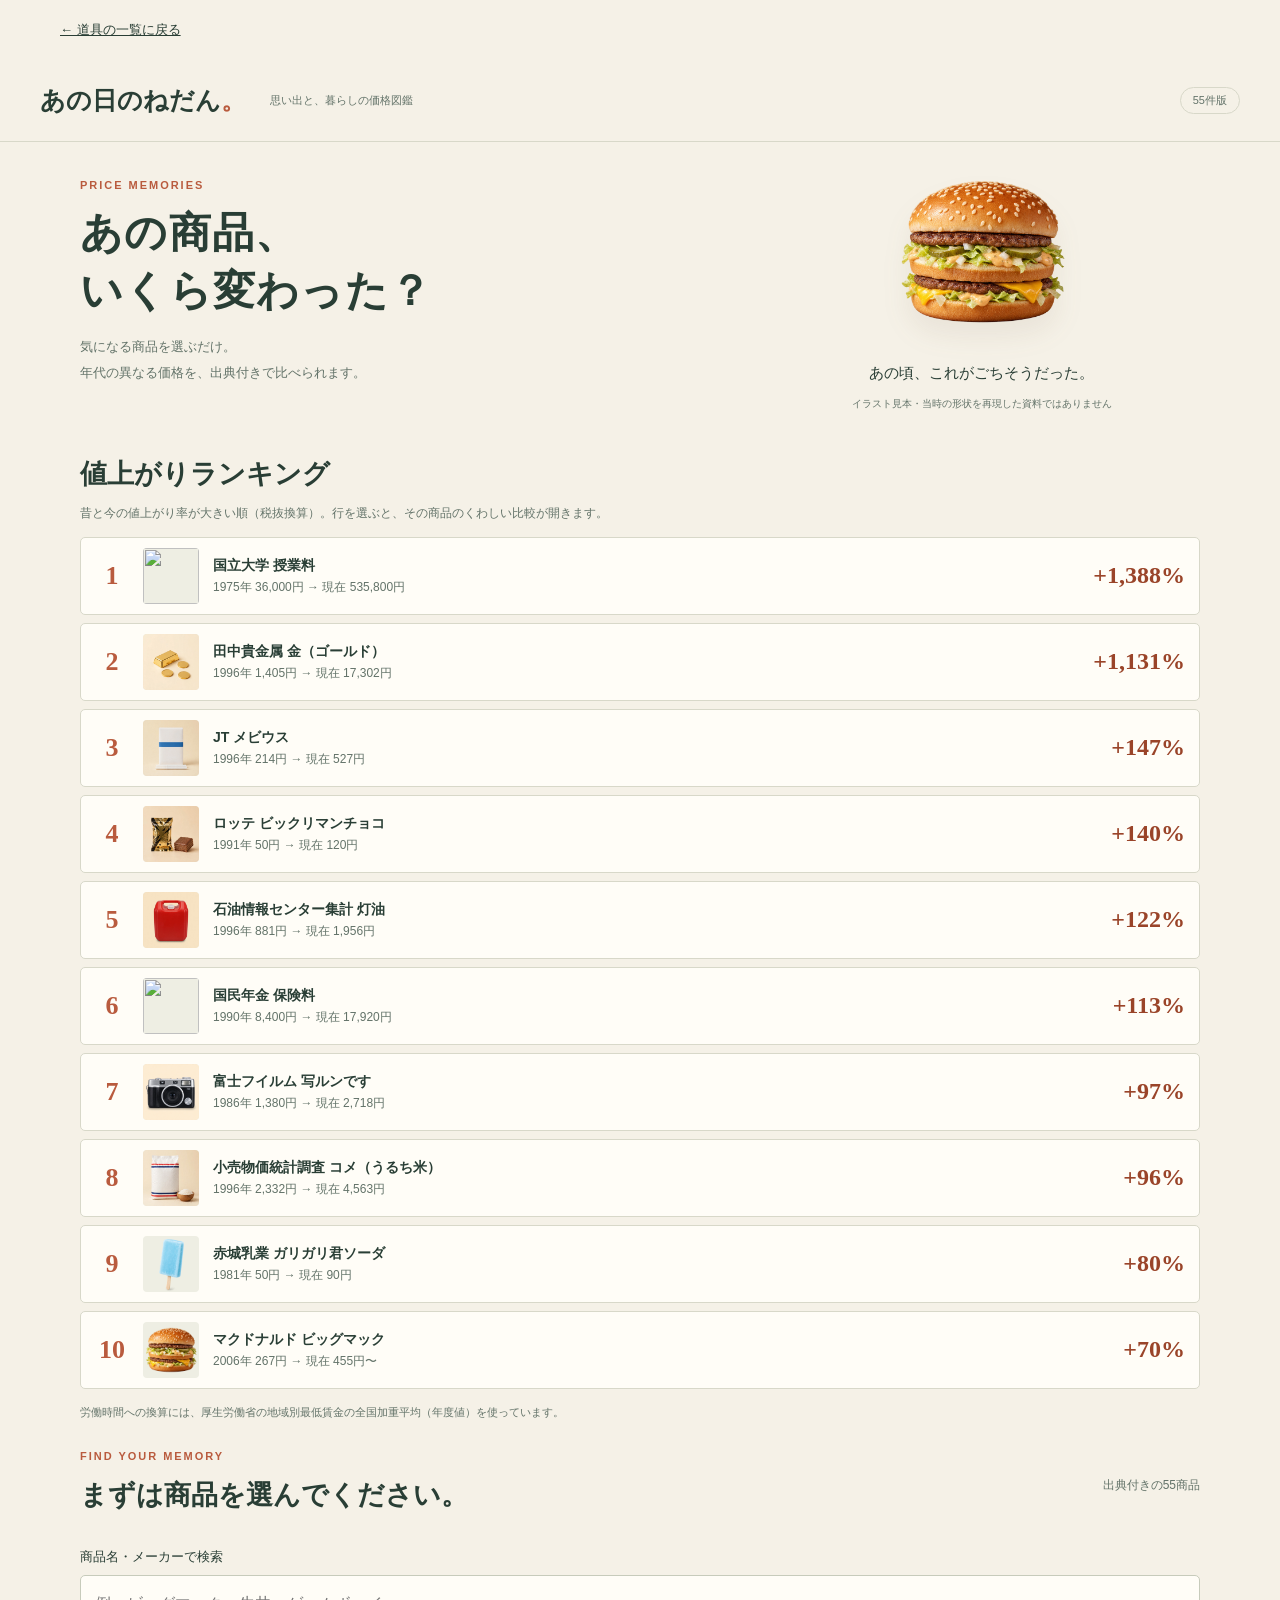
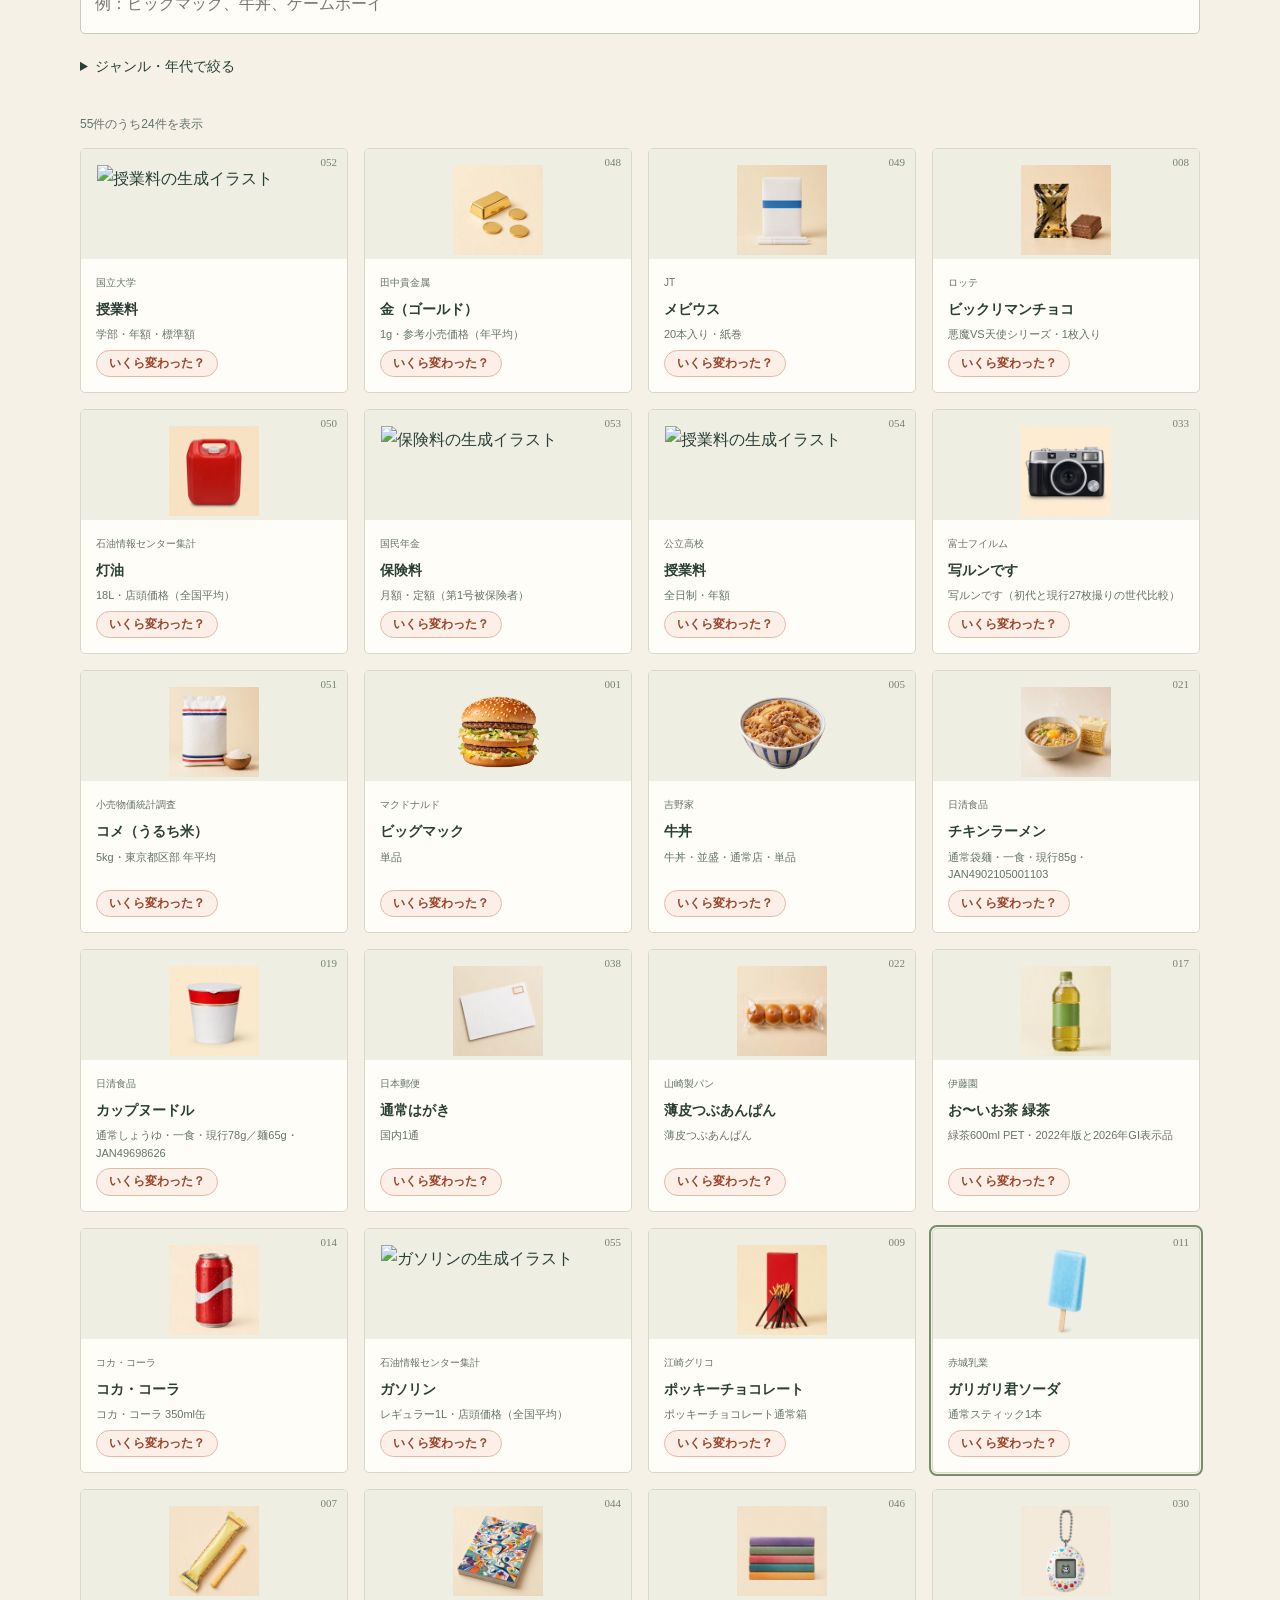
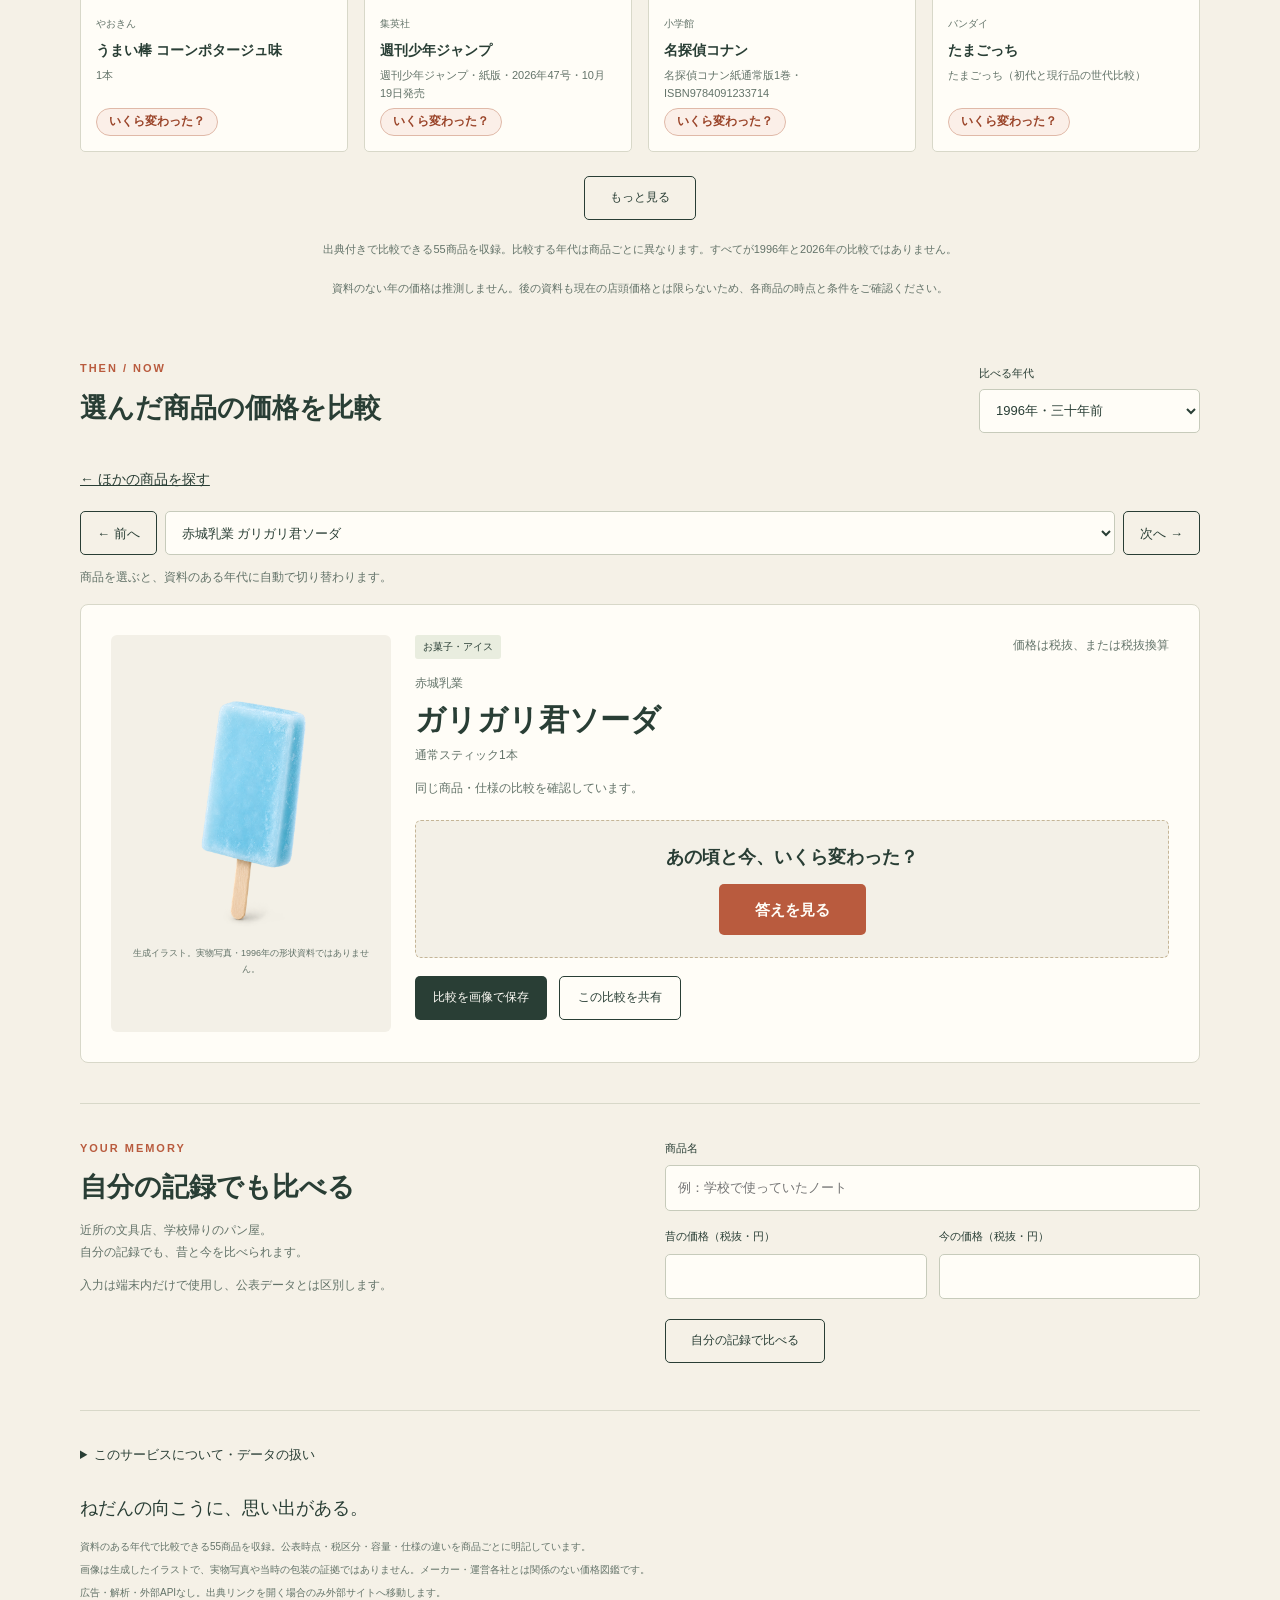
==== commit 82c37f28: "Update price-time-machine app, core, catalog, index and service worker" ====
--- a/tools/price-time-machine/index.html
+++ b/tools/price-time-machine/index.html
@@ -1,10 +1,10 @@
 <!doctype html>
-<html lang="ja"><head><meta charset="utf-8"><meta name="viewport" content="width=device-width,initial-scale=1"><meta name="theme-color" content="#293e35"><link rel="manifest" href="manifest.webmanifest"><link rel="icon" href="icons/icon-192.png"><link rel="apple-touch-icon" href="icons/icon-192.png"><meta name="description" content="出典付きの116商品で、あの頃からの価格の変化をたどる図鑑。容量や仕様の違いを確認し、比較カードを保存できます。"><title>あの日のねだん。｜116の商品でたどる価格の変化</title><link rel="stylesheet" href="styles.css"><script defer src="core.js"></script><script defer src="catalog.js"></script><script defer src="app.js"></script></head>
-<body><div class="hub-return"><a href="../../index.html">← 道具の一覧に戻る</a></div><a class="skip-link" href="#catalogue">商品を探すへ進む</a><header><a class="brand" href="#">あの日のねだん<span>。</span></a><span class="edition">思い出と、暮らしの価格図鑑</span><span class="preview">116件版</span></header><main>
-<section class="hero"><div class="hero-copy"><div class="eyebrow">PRICE MEMORIES</div><h1>あの商品、<br>いくら変わった？</h1><p>気になる商品を選ぶだけ。<br>年代の異なる価格を、出典付きで比べられます。</p><div class="hero-tags"><span>116の商品</span><span>十九ジャンル</span><span>税抜で比較</span></div><p class="hero-note">比べる年代は商品ごとに表示。容量や仕様の違いも、出典と一緒に確かめられます。</p><a class="hero-link" href="#catalogue">商品を探す <span aria-hidden="true">↓</span></a></div><div class="hero-art"><img src="assets/bigmac.png" alt="ビッグマックをイメージした写実的な生成イラスト" width="600" height="600"><div class="art-caption">あの頃、これがごちそうだった。</div><span class="art-disclosure">イラスト見本・当時の形状を再現した資料ではありません</span></div></section>
+<html lang="ja"><head><meta charset="utf-8"><meta name="viewport" content="width=device-width,initial-scale=1"><meta name="theme-color" content="#293e35"><link rel="manifest" href="manifest.webmanifest"><link rel="icon" href="icons/icon-192.png"><link rel="apple-touch-icon" href="icons/icon-192.png"><meta name="description" content="出典付きの55商品で、あの頃からの価格の変化をたどる図鑑。容量や仕様の違いを確認し、比較カードを保存できます。"><title>あの日のねだん。｜55の商品でたどる価格の変化</title><link rel="stylesheet" href="styles.css"><script defer src="core.js"></script><script defer src="catalog.js"></script><script defer src="app.js"></script></head>
+<body><div class="hub-return"><a href="../../index.html">← 道具の一覧に戻る</a></div><a class="skip-link" href="#catalogue">商品を探すへ進む</a><header><a class="brand" href="#">あの日のねだん<span>。</span></a><span class="edition">思い出と、暮らしの価格図鑑</span><span class="preview">55件版</span></header><main>
+<section class="hero"><div class="hero-copy"><div class="eyebrow">PRICE MEMORIES</div><h1>あの商品、<br>いくら変わった？</h1><p>気になる商品を選ぶだけ。<br>年代の異なる価格を、出典付きで比べられます。</p><div class="hero-tags"><span>55の商品</span><span>十五ジャンル</span><span>税抜で比較</span></div><p class="hero-note">比べる年代は商品ごとに表示。容量や仕様の違いも、出典と一緒に確かめられます。</p><a class="hero-link" href="#catalogue">商品を探す <span aria-hidden="true">↓</span></a></div><div class="hero-art"><img src="assets/bigmac.png" alt="ビッグマックをイメージした写実的な生成イラスト" width="600" height="600"><div class="art-caption">あの頃、これがごちそうだった。</div><span class="art-disclosure">イラスト見本・当時の形状を再現した資料ではありません</span></div></section>
 <section class="ranking" aria-labelledby="rankingTitle"><h2 id="rankingTitle">値上がりランキング</h2><p class="ranking-note">昔と今の値上がり率が大きい順（税抜換算）。行を選ぶと、その商品のくわしい比較が開きます。</p><ol id="rankingList" class="ranking-list"></ol><p class="ranking-src">労働時間への換算には、厚生労働省の地域別最低賃金の全国加重平均（年度値）を使っています。</p></section>
 <section id="catalogue" class="catalogue" aria-label="商品図鑑"><div class="section-heading"><div><div class="eyebrow">FIND YOUR MEMORY</div><h2>まずは商品を選んでください。</h2></div><span id="catalogue-total" class="small"></span></div><div class="search-row"><label class="search-box">商品名・メーカーで検索<input id="search" type="search" maxlength="100" placeholder="例：ビッグマック、牛丼、ゲームボーイ" autocomplete="off"></label></div><details class="genre-filter"><summary id="genre-summary">ジャンル・年代で絞る</summary><label class="filter-check"><input id="keep-year" type="checkbox">選んだ年代を固定して探す</label><label class="filter-check"><input id="only-ready" type="checkbox"><span id="ready-year-label">選択した年代で比較できるもの</span></label><nav id="categories" class="categories" aria-label="ジャンルで絞る"></nav></details><div class="result-row"><p id="result-count" role="status" class="small"></p><button id="clear-filters" class="text-button" type="button" hidden>条件をクリア</button></div><div id="catalogue-grid" class="catalogue-grid"></div><p id="empty" hidden>条件に合う商品がありません。「条件をクリア」で全商品に戻れます。</p><button id="more" class="secondary" type="button">もっと見る</button><p id="coverage-summary" class="catalogue-note"></p><p class="catalogue-note">資料のない年の価格は推測しません。後の資料も現在の店頭価格とは限らないため、各商品の時点と条件をご確認ください。</p></section>
 <section id="compare" class="comparison-section" aria-label="選んだ商品の比較"><div class="section-heading"><div><div class="eyebrow">THEN / NOW</div><h2 id="comparison-heading" tabindex="-1">選んだ商品の価格を比較</h2></div><label class="year-control" for="year">比べる年代<select id="year"><option value="1996">1996年・三十年前</option><option value="2006">2006年・二十年前</option><option value="2016">2016年・十年前</option><option value="2017">2017年・発売時など</option><option value="2023">2023年・資料の時点</option><option value="2024">2024年・資料の時点</option><option value="2025">2025年・改定前など</option><option value="2026">2026年・年内の改定前</option></select></label></div>
 <a class="back-to-products" href="#catalogue">← ほかの商品を探す</a><div class="product-nav" role="group" aria-label="比較する商品を切り替える"><button id="prev-product" class="nav-button" type="button" aria-label="一覧の前の商品">← 前へ</button><select id="product-select" aria-label="比較する商品を一覧の順で選ぶ"></select><button id="next-product" class="nav-button" type="button" aria-label="一覧の次の商品">次へ →</button></div><p id="selection-help" class="small"></p><article id="comparison" class="comparison"><div class="selected-visual"><img id="selected-image" alt="" hidden><div id="no-art" class="no-art">写真・イラストは未収録です。</div><span id="art-note" class="small"></span></div><div class="selected-content"><div class="card-top"><span id="selected-category" class="pill"></span><span class="small">価格は税抜、または税抜換算</span></div><p id="brand" class="brand-name"></p><h3 id="name"></h3><p id="spec" class="small"></p><p id="research-status" class="small"></p><p id="comparison-kind" class="small"></p><div id="reveal-panel" class="reveal-panel" hidden><p class="reveal-prompt">あの頃と今、いくら変わった？</p><button id="reveal" class="reveal-button" type="button" aria-controls="answer" aria-expanded="false">答えを見る</button></div><div id="answer" class="answer" tabindex="-1" hidden><div class="price-pair"><div><div id="then-label" class="price-label"></div><div class="price"><span id="before">—</span><small id="before-currency">円</small></div><p id="before-detail" class="small"></p></div><div class="arrow" aria-hidden="true">→</div><div><div class="price-label">比較する価格</div><div class="price current"><span id="after">—</span><small id="after-currency">円</small></div><p id="after-detail" class="small"></p></div></div><p id="delta" class="delta" role="status"></p><p class="rounding-note">税抜換算の価格は円単位に四捨五入。変化率は丸める前の価格で計算しています。</p><p id="quantity-comparison" class="notice" hidden></p><details class="comparison-conditions"><summary>価格の条件と注意点</summary><p id="conditions" class="notice"></p></details></div><button id="available-period" class="secondary" type="button" hidden></button><div class="actions"><button id="save" type="button" disabled>比較を画像で保存</button><button id="share" class="share-button" type="button" hidden>この比較を共有</button><span id="save-status" class="small" role="status"></span></div><div id="share-fallback" hidden><label for="share-url">この比較のリンク</label><input id="share-url" readonly><p class="small">リンクを選択してコピーできます。</p></div><p id="share-status" class="small" role="status"></p></div><details id="evidence" class="evidence" hidden><summary>出典と比較条件を確認する</summary><p id="basis" class="small"></p><div id="sources" class="sources"></div><p class="small">確認日は各出典に記録しています。公表資料の時点と今日の実売価格は異なる場合があります。</p></details></article></section>
 <section class="own"><div><div class="eyebrow">YOUR MEMORY</div><h2>自分の記録でも比べる</h2><p>近所の文具店、学校帰りのパン屋。<br>自分の記録でも、昔と今を比べられます。</p><p class="small">入力は端末内だけで使用し、公表データとは区別します。</p></div><form id="custom-form"><label for="custom-name">商品名</label><input id="custom-name" required maxlength="60" placeholder="例：学校で使っていたノート"><div class="custom-prices"><label>昔の価格（税抜・円）<input id="custom-before" required type="number" min="1" max="100000000" step="1"></label><label>今の価格（税抜・円）<input id="custom-after" required type="number" min="1" max="100000000" step="1"></label></div><button class="secondary" type="submit">自分の記録で比べる</button><p id="custom-result" role="status"></p></form></section>
-<footer><details class="about"><summary>このサービスについて・データの扱い</summary><p class="small">無料で閲覧できる価格図鑑です。会員登録はありません。入力内容はサーバーへ送信せず、画面を閉じると消えます。ブラウザが保存機能に対応している場合、読み込んだ画面を端末に保存し、次回の表示を助けます。端末のサイトデータから削除できます。価格は各出典の確認日時点の情報で、今日の店頭価格を保証しません。メーカー各社の公式サービスではありません。労働時間の換算は厚生労働省の最低賃金（全国加重平均）による目安です。</p></details><p>ねだんの向こうに、思い出がある。</p><span>資料のある年代で比較できる116商品を収録。公表時点・税区分・容量・仕様の違いを商品ごとに明記しています。</span><span>画像は生成したイラストで、実物写真や当時の包装の証拠ではありません。メーカー・運営各社とは関係のない価格図鑑です。</span><span>広告・解析・外部APIなし。出典リンクを開く場合のみ外部サイトへ移動します。</span></footer></main></body></html>
+<footer><details class="about"><summary>このサービスについて・データの扱い</summary><p class="small">無料で閲覧できる価格図鑑です。会員登録はありません。入力内容はサーバーへ送信せず、画面を閉じると消えます。ブラウザが保存機能に対応している場合、読み込んだ画面を端末に保存し、次回の表示を助けます。端末のサイトデータから削除できます。価格は各出典の確認日時点の情報で、今日の店頭価格を保証しません。メーカー各社の公式サービスではありません。労働時間の換算は厚生労働省の最低賃金（全国加重平均）による目安です。</p></details><p>ねだんの向こうに、思い出がある。</p><span>資料のある年代で比較できる55商品を収録。公表時点・税区分・容量・仕様の違いを商品ごとに明記しています。</span><span>画像は生成したイラストで、実物写真や当時の包装の証拠ではありません。メーカー・運営各社とは関係のない価格図鑑です。</span><span>広告・解析・外部APIなし。出典リンクを開く場合のみ外部サイトへ移動します。</span></footer></main></body></html>
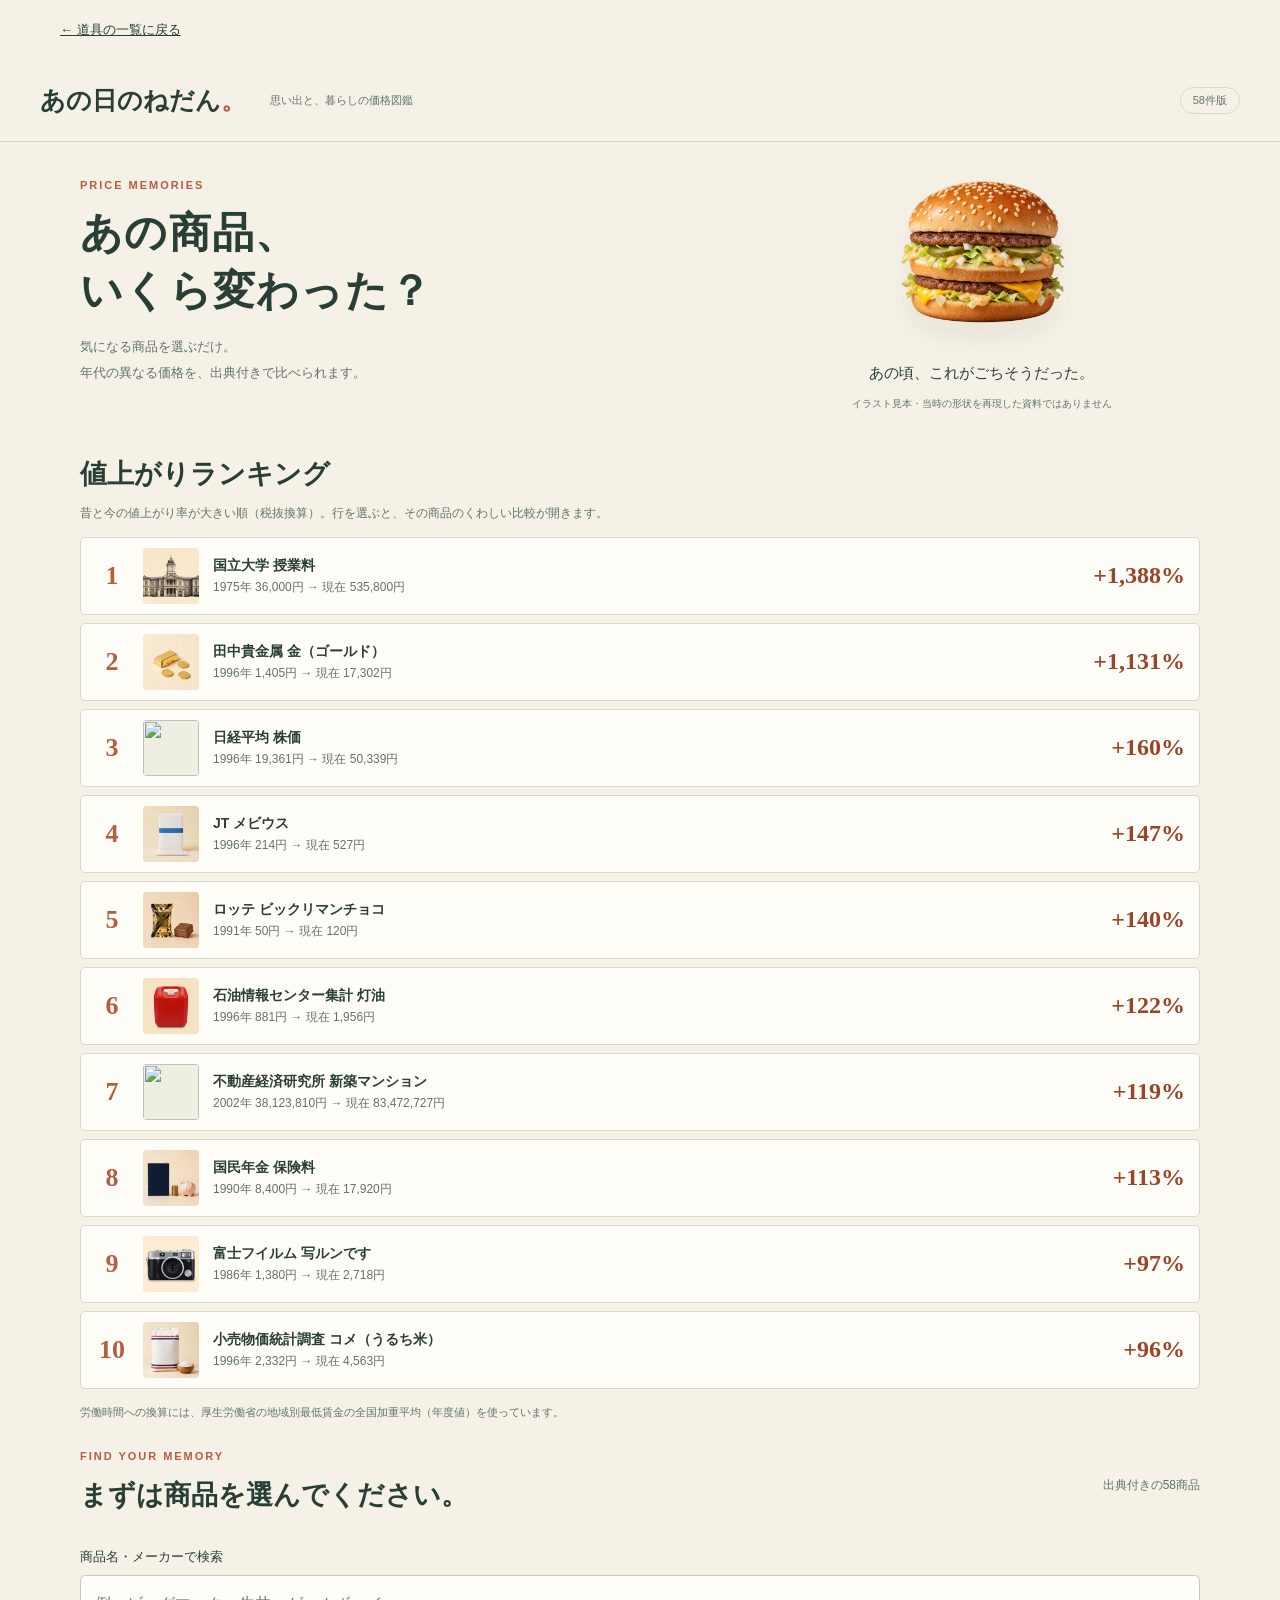
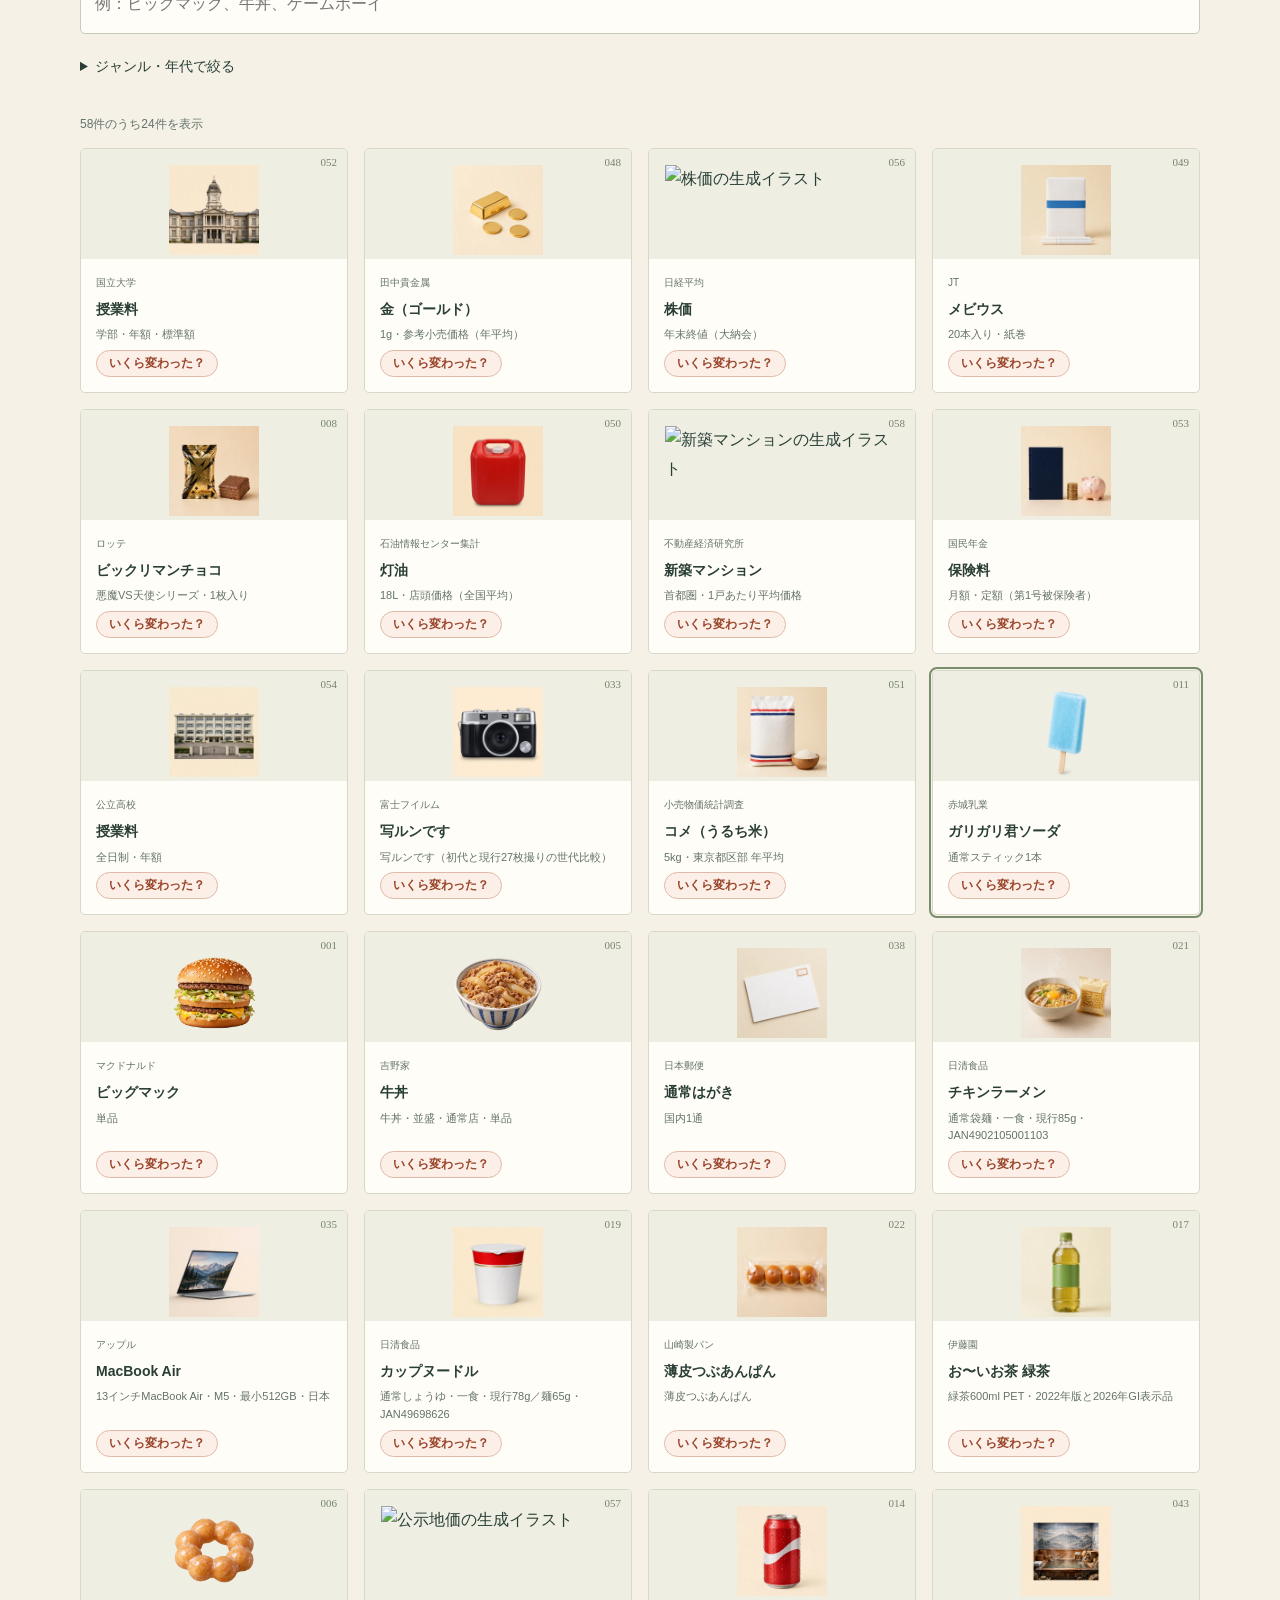
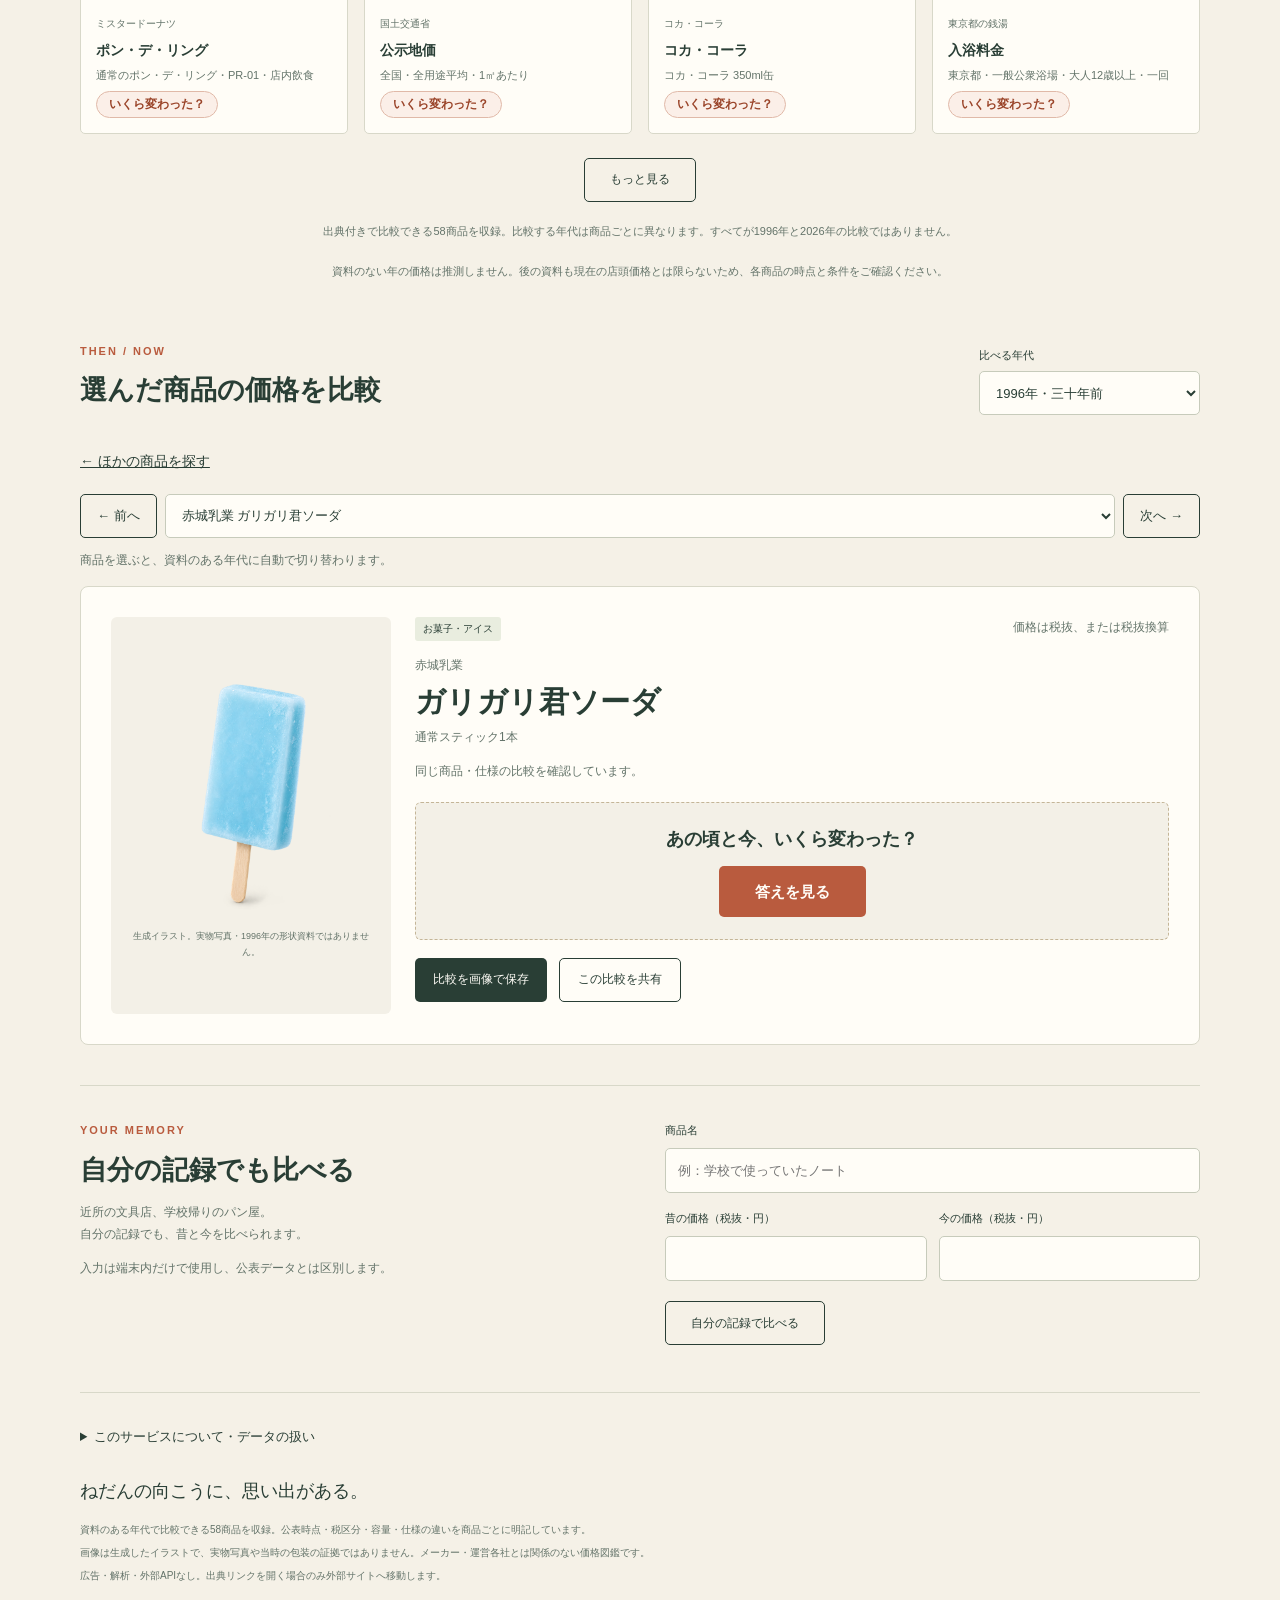
==== commit b5cb5e45: "Update price-time-machine app files" ====
--- a/tools/price-time-machine/index.html
+++ b/tools/price-time-machine/index.html
@@ -1,10 +1,10 @@
 <!doctype html>
-<html lang="ja"><head><meta charset="utf-8"><meta name="viewport" content="width=device-width,initial-scale=1"><meta name="theme-color" content="#293e35"><link rel="manifest" href="manifest.webmanifest"><link rel="icon" href="icons/icon-192.png"><link rel="apple-touch-icon" href="icons/icon-192.png"><meta name="description" content="出典付きの55商品で、あの頃からの価格の変化をたどる図鑑。容量や仕様の違いを確認し、比較カードを保存できます。"><title>あの日のねだん。｜55の商品でたどる価格の変化</title><link rel="stylesheet" href="styles.css"><script defer src="core.js"></script><script defer src="catalog.js"></script><script defer src="app.js"></script></head>
-<body><div class="hub-return"><a href="../../index.html">← 道具の一覧に戻る</a></div><a class="skip-link" href="#catalogue">商品を探すへ進む</a><header><a class="brand" href="#">あの日のねだん<span>。</span></a><span class="edition">思い出と、暮らしの価格図鑑</span><span class="preview">55件版</span></header><main>
-<section class="hero"><div class="hero-copy"><div class="eyebrow">PRICE MEMORIES</div><h1>あの商品、<br>いくら変わった？</h1><p>気になる商品を選ぶだけ。<br>年代の異なる価格を、出典付きで比べられます。</p><div class="hero-tags"><span>55の商品</span><span>十五ジャンル</span><span>税抜で比較</span></div><p class="hero-note">比べる年代は商品ごとに表示。容量や仕様の違いも、出典と一緒に確かめられます。</p><a class="hero-link" href="#catalogue">商品を探す <span aria-hidden="true">↓</span></a></div><div class="hero-art"><img src="assets/bigmac.png" alt="ビッグマックをイメージした写実的な生成イラスト" width="600" height="600"><div class="art-caption">あの頃、これがごちそうだった。</div><span class="art-disclosure">イラスト見本・当時の形状を再現した資料ではありません</span></div></section>
+<html lang="ja"><head><meta charset="utf-8"><meta name="viewport" content="width=device-width,initial-scale=1"><meta name="theme-color" content="#293e35"><link rel="manifest" href="manifest.webmanifest"><link rel="icon" href="icons/icon-192.png"><link rel="apple-touch-icon" href="icons/icon-192.png"><meta name="description" content="出典付きの58商品で、あの頃からの価格の変化をたどる図鑑。容量や仕様の違いを確認し、比較カードを保存できます。"><title>あの日のねだん。｜58の商品でたどる価格の変化</title><link rel="stylesheet" href="styles.css"><script defer src="core.js"></script><script defer src="catalog.js"></script><script defer src="app.js"></script></head>
+<body><div class="hub-return"><a href="../../index.html">← 道具の一覧に戻る</a></div><a class="skip-link" href="#catalogue">商品を探すへ進む</a><header><a class="brand" href="#">あの日のねだん<span>。</span></a><span class="edition">思い出と、暮らしの価格図鑑</span><span class="preview">58件版</span></header><main>
+<section class="hero"><div class="hero-copy"><div class="eyebrow">PRICE MEMORIES</div><h1>あの商品、<br>いくら変わった？</h1><p>気になる商品を選ぶだけ。<br>年代の異なる価格を、出典付きで比べられます。</p><div class="hero-tags"><span>58の商品</span><span>十五ジャンル</span><span>税抜で比較</span></div><p class="hero-note">比べる年代は商品ごとに表示。容量や仕様の違いも、出典と一緒に確かめられます。</p><a class="hero-link" href="#catalogue">商品を探す <span aria-hidden="true">↓</span></a></div><div class="hero-art"><img src="assets/bigmac.png" alt="ビッグマックをイメージした写実的な生成イラスト" width="600" height="600"><div class="art-caption">あの頃、これがごちそうだった。</div><span class="art-disclosure">イラスト見本・当時の形状を再現した資料ではありません</span></div></section>
 <section class="ranking" aria-labelledby="rankingTitle"><h2 id="rankingTitle">値上がりランキング</h2><p class="ranking-note">昔と今の値上がり率が大きい順（税抜換算）。行を選ぶと、その商品のくわしい比較が開きます。</p><ol id="rankingList" class="ranking-list"></ol><p class="ranking-src">労働時間への換算には、厚生労働省の地域別最低賃金の全国加重平均（年度値）を使っています。</p></section>
 <section id="catalogue" class="catalogue" aria-label="商品図鑑"><div class="section-heading"><div><div class="eyebrow">FIND YOUR MEMORY</div><h2>まずは商品を選んでください。</h2></div><span id="catalogue-total" class="small"></span></div><div class="search-row"><label class="search-box">商品名・メーカーで検索<input id="search" type="search" maxlength="100" placeholder="例：ビッグマック、牛丼、ゲームボーイ" autocomplete="off"></label></div><details class="genre-filter"><summary id="genre-summary">ジャンル・年代で絞る</summary><label class="filter-check"><input id="keep-year" type="checkbox">選んだ年代を固定して探す</label><label class="filter-check"><input id="only-ready" type="checkbox"><span id="ready-year-label">選択した年代で比較できるもの</span></label><nav id="categories" class="categories" aria-label="ジャンルで絞る"></nav></details><div class="result-row"><p id="result-count" role="status" class="small"></p><button id="clear-filters" class="text-button" type="button" hidden>条件をクリア</button></div><div id="catalogue-grid" class="catalogue-grid"></div><p id="empty" hidden>条件に合う商品がありません。「条件をクリア」で全商品に戻れます。</p><button id="more" class="secondary" type="button">もっと見る</button><p id="coverage-summary" class="catalogue-note"></p><p class="catalogue-note">資料のない年の価格は推測しません。後の資料も現在の店頭価格とは限らないため、各商品の時点と条件をご確認ください。</p></section>
 <section id="compare" class="comparison-section" aria-label="選んだ商品の比較"><div class="section-heading"><div><div class="eyebrow">THEN / NOW</div><h2 id="comparison-heading" tabindex="-1">選んだ商品の価格を比較</h2></div><label class="year-control" for="year">比べる年代<select id="year"><option value="1996">1996年・三十年前</option><option value="2006">2006年・二十年前</option><option value="2016">2016年・十年前</option><option value="2017">2017年・発売時など</option><option value="2023">2023年・資料の時点</option><option value="2024">2024年・資料の時点</option><option value="2025">2025年・改定前など</option><option value="2026">2026年・年内の改定前</option></select></label></div>
 <a class="back-to-products" href="#catalogue">← ほかの商品を探す</a><div class="product-nav" role="group" aria-label="比較する商品を切り替える"><button id="prev-product" class="nav-button" type="button" aria-label="一覧の前の商品">← 前へ</button><select id="product-select" aria-label="比較する商品を一覧の順で選ぶ"></select><button id="next-product" class="nav-button" type="button" aria-label="一覧の次の商品">次へ →</button></div><p id="selection-help" class="small"></p><article id="comparison" class="comparison"><div class="selected-visual"><img id="selected-image" alt="" hidden><div id="no-art" class="no-art">写真・イラストは未収録です。</div><span id="art-note" class="small"></span></div><div class="selected-content"><div class="card-top"><span id="selected-category" class="pill"></span><span class="small">価格は税抜、または税抜換算</span></div><p id="brand" class="brand-name"></p><h3 id="name"></h3><p id="spec" class="small"></p><p id="research-status" class="small"></p><p id="comparison-kind" class="small"></p><div id="reveal-panel" class="reveal-panel" hidden><p class="reveal-prompt">あの頃と今、いくら変わった？</p><button id="reveal" class="reveal-button" type="button" aria-controls="answer" aria-expanded="false">答えを見る</button></div><div id="answer" class="answer" tabindex="-1" hidden><div class="price-pair"><div><div id="then-label" class="price-label"></div><div class="price"><span id="before">—</span><small id="before-currency">円</small></div><p id="before-detail" class="small"></p></div><div class="arrow" aria-hidden="true">→</div><div><div class="price-label">比較する価格</div><div class="price current"><span id="after">—</span><small id="after-currency">円</small></div><p id="after-detail" class="small"></p></div></div><p id="delta" class="delta" role="status"></p><p class="rounding-note">税抜換算の価格は円単位に四捨五入。変化率は丸める前の価格で計算しています。</p><p id="quantity-comparison" class="notice" hidden></p><details class="comparison-conditions"><summary>価格の条件と注意点</summary><p id="conditions" class="notice"></p></details></div><button id="available-period" class="secondary" type="button" hidden></button><div class="actions"><button id="save" type="button" disabled>比較を画像で保存</button><button id="share" class="share-button" type="button" hidden>この比較を共有</button><span id="save-status" class="small" role="status"></span></div><div id="share-fallback" hidden><label for="share-url">この比較のリンク</label><input id="share-url" readonly><p class="small">リンクを選択してコピーできます。</p></div><p id="share-status" class="small" role="status"></p></div><details id="evidence" class="evidence" hidden><summary>出典と比較条件を確認する</summary><p id="basis" class="small"></p><div id="sources" class="sources"></div><p class="small">確認日は各出典に記録しています。公表資料の時点と今日の実売価格は異なる場合があります。</p></details></article></section>
 <section class="own"><div><div class="eyebrow">YOUR MEMORY</div><h2>自分の記録でも比べる</h2><p>近所の文具店、学校帰りのパン屋。<br>自分の記録でも、昔と今を比べられます。</p><p class="small">入力は端末内だけで使用し、公表データとは区別します。</p></div><form id="custom-form"><label for="custom-name">商品名</label><input id="custom-name" required maxlength="60" placeholder="例：学校で使っていたノート"><div class="custom-prices"><label>昔の価格（税抜・円）<input id="custom-before" required type="number" min="1" max="100000000" step="1"></label><label>今の価格（税抜・円）<input id="custom-after" required type="number" min="1" max="100000000" step="1"></label></div><button class="secondary" type="submit">自分の記録で比べる</button><p id="custom-result" role="status"></p></form></section>
-<footer><details class="about"><summary>このサービスについて・データの扱い</summary><p class="small">無料で閲覧できる価格図鑑です。会員登録はありません。入力内容はサーバーへ送信せず、画面を閉じると消えます。ブラウザが保存機能に対応している場合、読み込んだ画面を端末に保存し、次回の表示を助けます。端末のサイトデータから削除できます。価格は各出典の確認日時点の情報で、今日の店頭価格を保証しません。メーカー各社の公式サービスではありません。労働時間の換算は厚生労働省の最低賃金（全国加重平均）による目安です。</p></details><p>ねだんの向こうに、思い出がある。</p><span>資料のある年代で比較できる55商品を収録。公表時点・税区分・容量・仕様の違いを商品ごとに明記しています。</span><span>画像は生成したイラストで、実物写真や当時の包装の証拠ではありません。メーカー・運営各社とは関係のない価格図鑑です。</span><span>広告・解析・外部APIなし。出典リンクを開く場合のみ外部サイトへ移動します。</span></footer></main></body></html>
+<footer><details class="about"><summary>このサービスについて・データの扱い</summary><p class="small">無料で閲覧できる価格図鑑です。会員登録はありません。入力内容はサーバーへ送信せず、画面を閉じると消えます。ブラウザが保存機能に対応している場合、読み込んだ画面を端末に保存し、次回の表示を助けます。端末のサイトデータから削除できます。価格は各出典の確認日時点の情報で、今日の店頭価格を保証しません。メーカー各社の公式サービスではありません。労働時間の換算は厚生労働省の最低賃金（全国加重平均）による目安です。</p></details><p>ねだんの向こうに、思い出がある。</p><span>資料のある年代で比較できる58商品を収録。公表時点・税区分・容量・仕様の違いを商品ごとに明記しています。</span><span>画像は生成したイラストで、実物写真や当時の包装の証拠ではありません。メーカー・運営各社とは関係のない価格図鑑です。</span><span>広告・解析・外部APIなし。出典リンクを開く場合のみ外部サイトへ移動します。</span></footer></main></body></html>
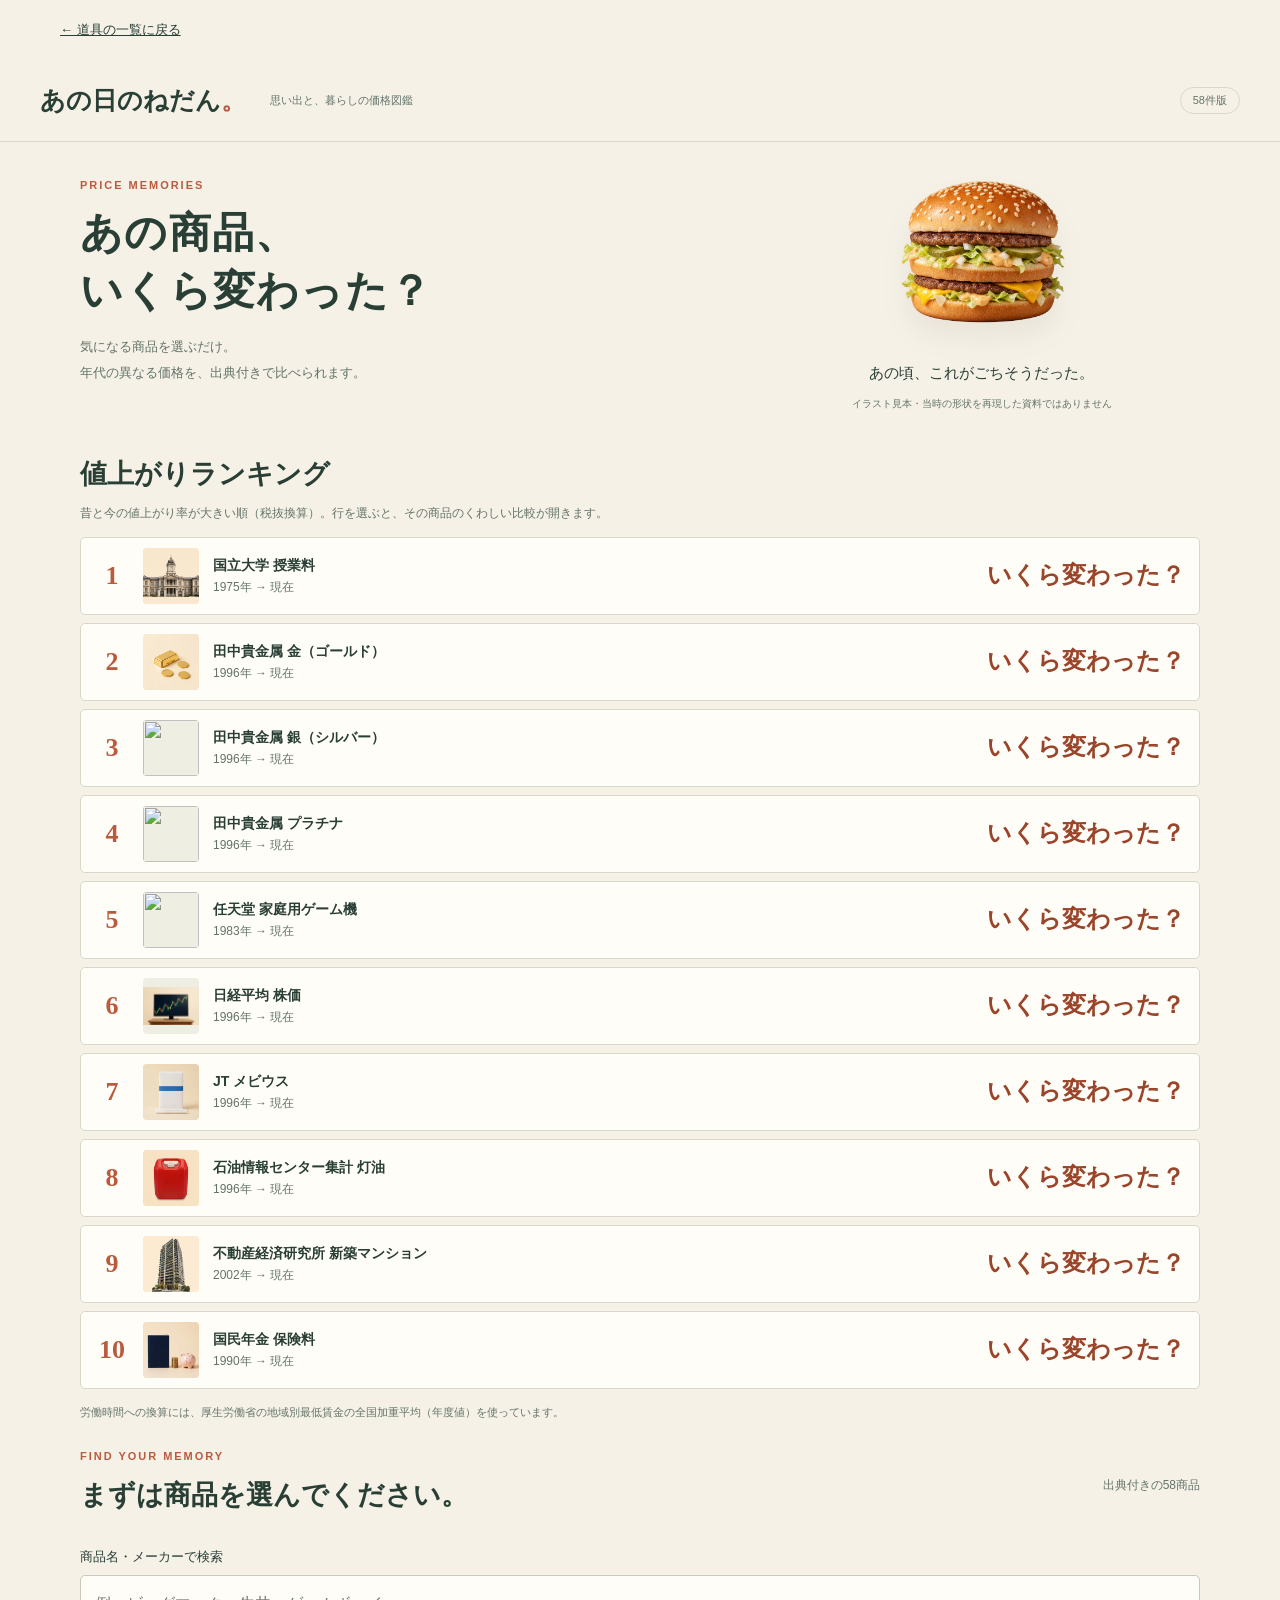
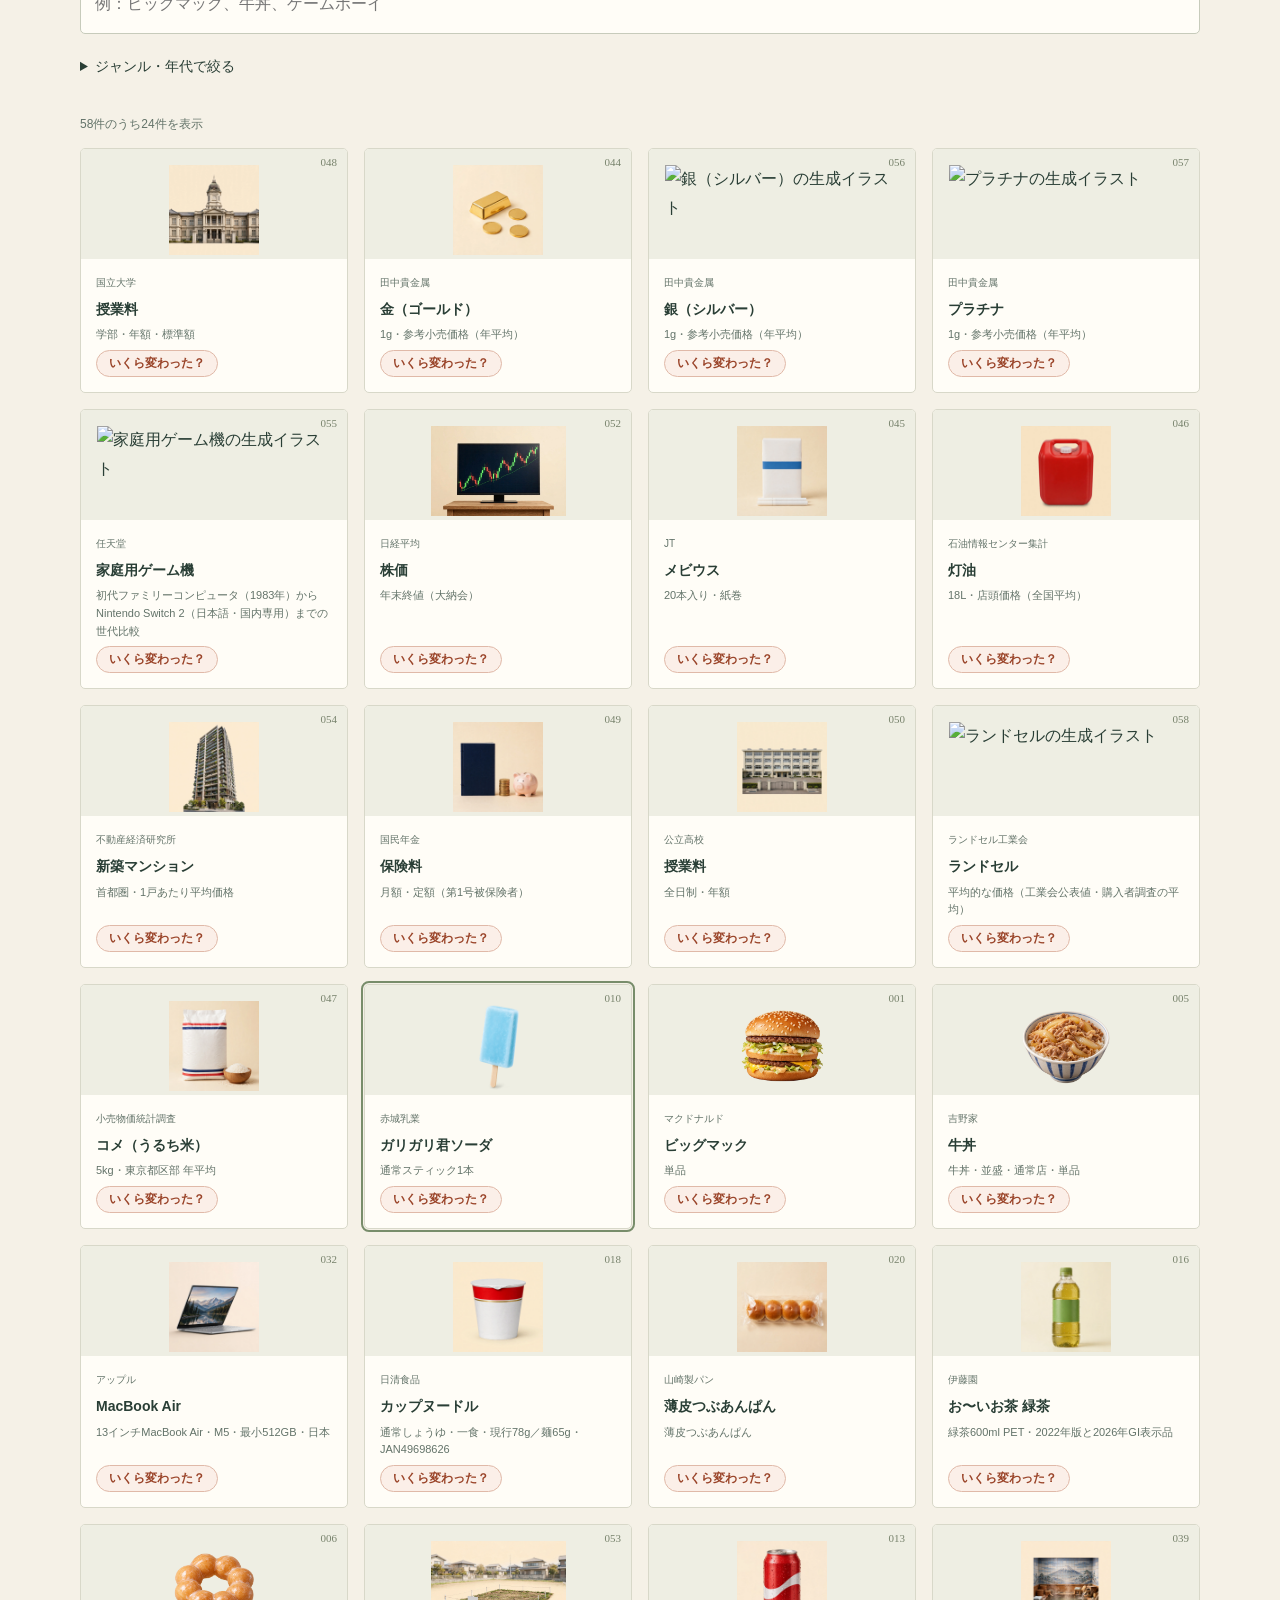
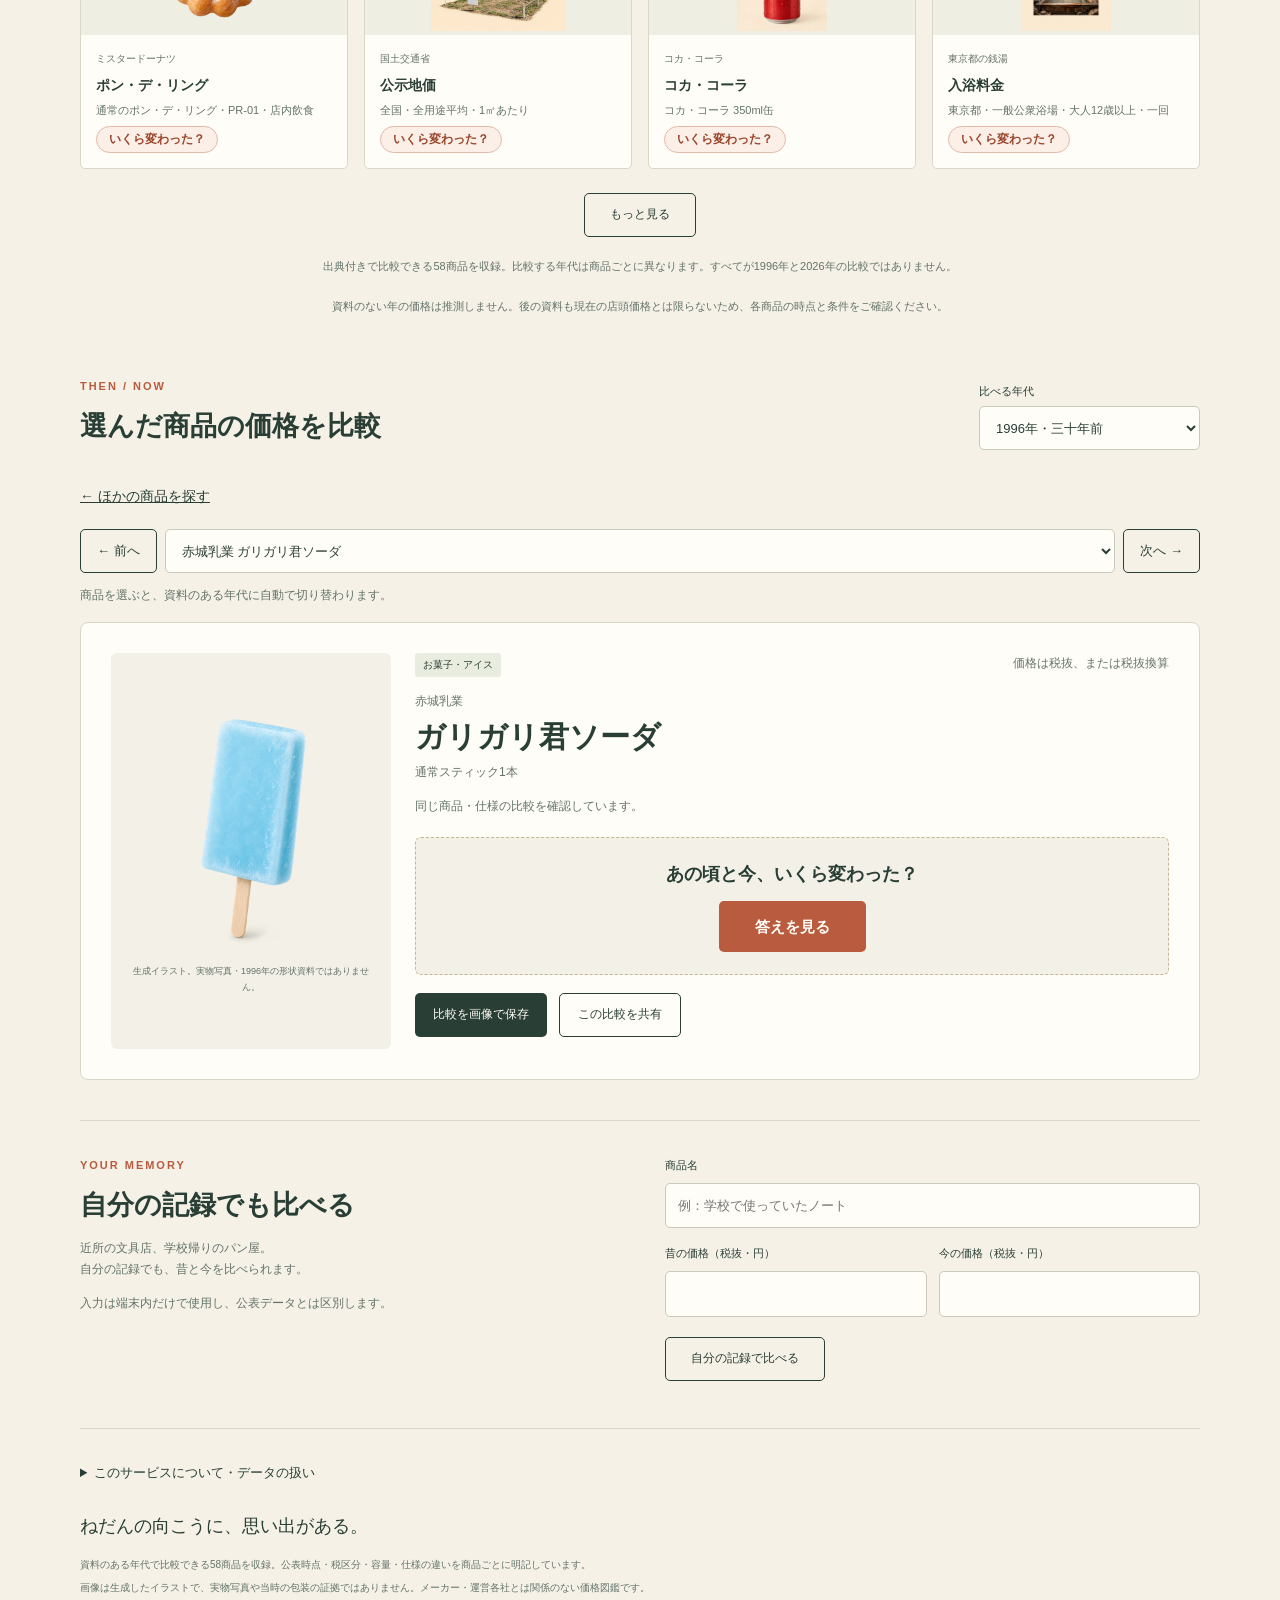
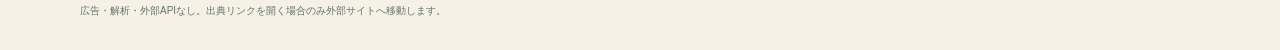
==== commit 300c4e1b: "Add files via upload" ====
--- a/tools/price-time-machine/index.html
+++ b/tools/price-time-machine/index.html
@@ -1,7 +1,7 @@
 <!doctype html>
 <html lang="ja"><head><meta charset="utf-8"><meta name="viewport" content="width=device-width,initial-scale=1"><meta name="theme-color" content="#293e35"><link rel="manifest" href="manifest.webmanifest"><link rel="icon" href="icons/icon-192.png"><link rel="apple-touch-icon" href="icons/icon-192.png"><meta name="description" content="出典付きの58商品で、あの頃からの価格の変化をたどる図鑑。容量や仕様の違いを確認し、比較カードを保存できます。"><title>あの日のねだん。｜58の商品でたどる価格の変化</title><link rel="stylesheet" href="styles.css"><script defer src="core.js"></script><script defer src="catalog.js"></script><script defer src="app.js"></script></head>
 <body><div class="hub-return"><a href="../../index.html">← 道具の一覧に戻る</a></div><a class="skip-link" href="#catalogue">商品を探すへ進む</a><header><a class="brand" href="#">あの日のねだん<span>。</span></a><span class="edition">思い出と、暮らしの価格図鑑</span><span class="preview">58件版</span></header><main>
-<section class="hero"><div class="hero-copy"><div class="eyebrow">PRICE MEMORIES</div><h1>あの商品、<br>いくら変わった？</h1><p>気になる商品を選ぶだけ。<br>年代の異なる価格を、出典付きで比べられます。</p><div class="hero-tags"><span>58の商品</span><span>十五ジャンル</span><span>税抜で比較</span></div><p class="hero-note">比べる年代は商品ごとに表示。容量や仕様の違いも、出典と一緒に確かめられます。</p><a class="hero-link" href="#catalogue">商品を探す <span aria-hidden="true">↓</span></a></div><div class="hero-art"><img src="assets/bigmac.png" alt="ビッグマックをイメージした写実的な生成イラスト" width="600" height="600"><div class="art-caption">あの頃、これがごちそうだった。</div><span class="art-disclosure">イラスト見本・当時の形状を再現した資料ではありません</span></div></section>
+<section class="hero"><div class="hero-copy"><div class="eyebrow">PRICE MEMORIES</div><h1>あの商品、<br>いくら変わった？</h1><p>気になる商品を選ぶだけ。<br>年代の異なる価格を、出典付きで比べられます。</p><div class="hero-tags"><span>58の商品</span><span>十四ジャンル</span><span>税抜で比較</span></div><p class="hero-note">比べる年代は商品ごとに表示。容量や仕様の違いも、出典と一緒に確かめられます。</p><a class="hero-link" href="#catalogue">商品を探す <span aria-hidden="true">↓</span></a></div><div class="hero-art"><img src="assets/bigmac.png" alt="ビッグマックをイメージした写実的な生成イラスト" width="600" height="600"><div class="art-caption">あの頃、これがごちそうだった。</div><span class="art-disclosure">イラスト見本・当時の形状を再現した資料ではありません</span></div></section>
 <section class="ranking" aria-labelledby="rankingTitle"><h2 id="rankingTitle">値上がりランキング</h2><p class="ranking-note">昔と今の値上がり率が大きい順（税抜換算）。行を選ぶと、その商品のくわしい比較が開きます。</p><ol id="rankingList" class="ranking-list"></ol><p class="ranking-src">労働時間への換算には、厚生労働省の地域別最低賃金の全国加重平均（年度値）を使っています。</p></section>
 <section id="catalogue" class="catalogue" aria-label="商品図鑑"><div class="section-heading"><div><div class="eyebrow">FIND YOUR MEMORY</div><h2>まずは商品を選んでください。</h2></div><span id="catalogue-total" class="small"></span></div><div class="search-row"><label class="search-box">商品名・メーカーで検索<input id="search" type="search" maxlength="100" placeholder="例：ビッグマック、牛丼、ゲームボーイ" autocomplete="off"></label></div><details class="genre-filter"><summary id="genre-summary">ジャンル・年代で絞る</summary><label class="filter-check"><input id="keep-year" type="checkbox">選んだ年代を固定して探す</label><label class="filter-check"><input id="only-ready" type="checkbox"><span id="ready-year-label">選択した年代で比較できるもの</span></label><nav id="categories" class="categories" aria-label="ジャンルで絞る"></nav></details><div class="result-row"><p id="result-count" role="status" class="small"></p><button id="clear-filters" class="text-button" type="button" hidden>条件をクリア</button></div><div id="catalogue-grid" class="catalogue-grid"></div><p id="empty" hidden>条件に合う商品がありません。「条件をクリア」で全商品に戻れます。</p><button id="more" class="secondary" type="button">もっと見る</button><p id="coverage-summary" class="catalogue-note"></p><p class="catalogue-note">資料のない年の価格は推測しません。後の資料も現在の店頭価格とは限らないため、各商品の時点と条件をご確認ください。</p></section>
 <section id="compare" class="comparison-section" aria-label="選んだ商品の比較"><div class="section-heading"><div><div class="eyebrow">THEN / NOW</div><h2 id="comparison-heading" tabindex="-1">選んだ商品の価格を比較</h2></div><label class="year-control" for="year">比べる年代<select id="year"><option value="1996">1996年・三十年前</option><option value="2006">2006年・二十年前</option><option value="2016">2016年・十年前</option><option value="2017">2017年・発売時など</option><option value="2023">2023年・資料の時点</option><option value="2024">2024年・資料の時点</option><option value="2025">2025年・改定前など</option><option value="2026">2026年・年内の改定前</option></select></label></div>
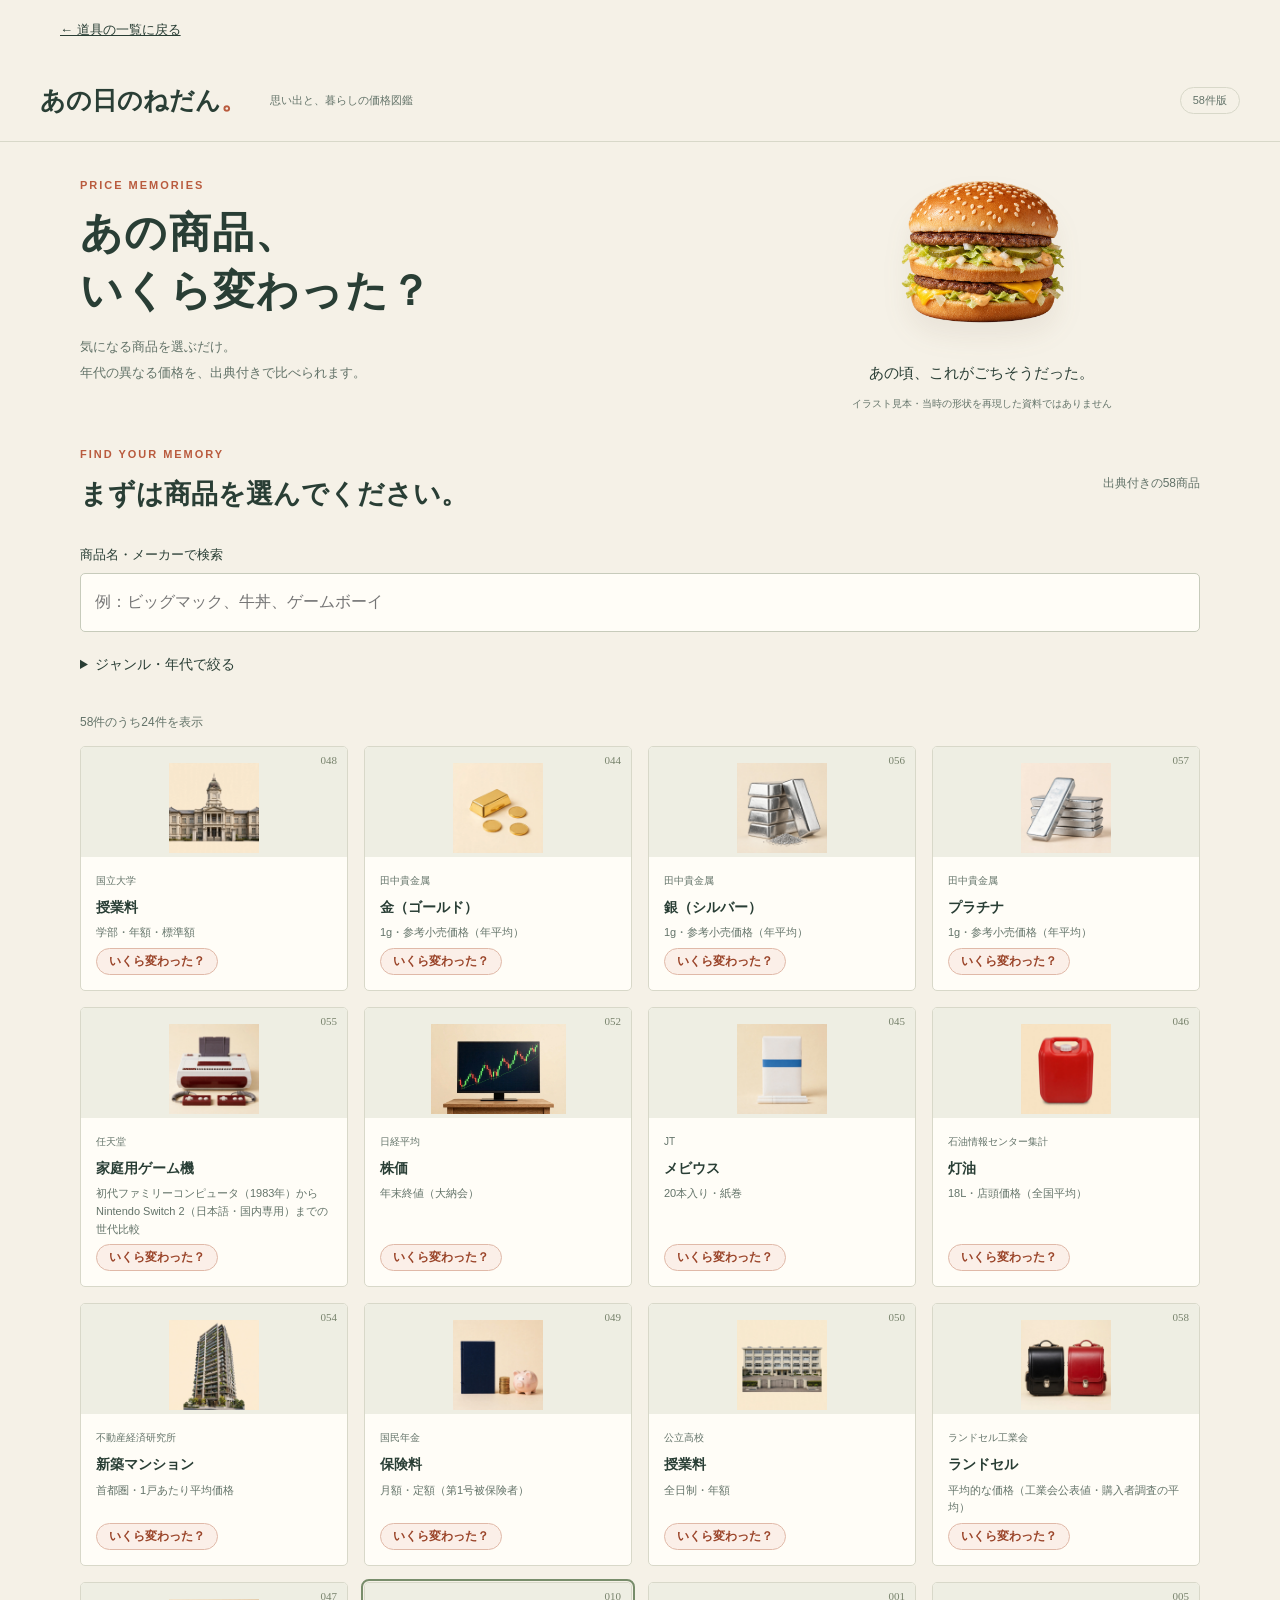
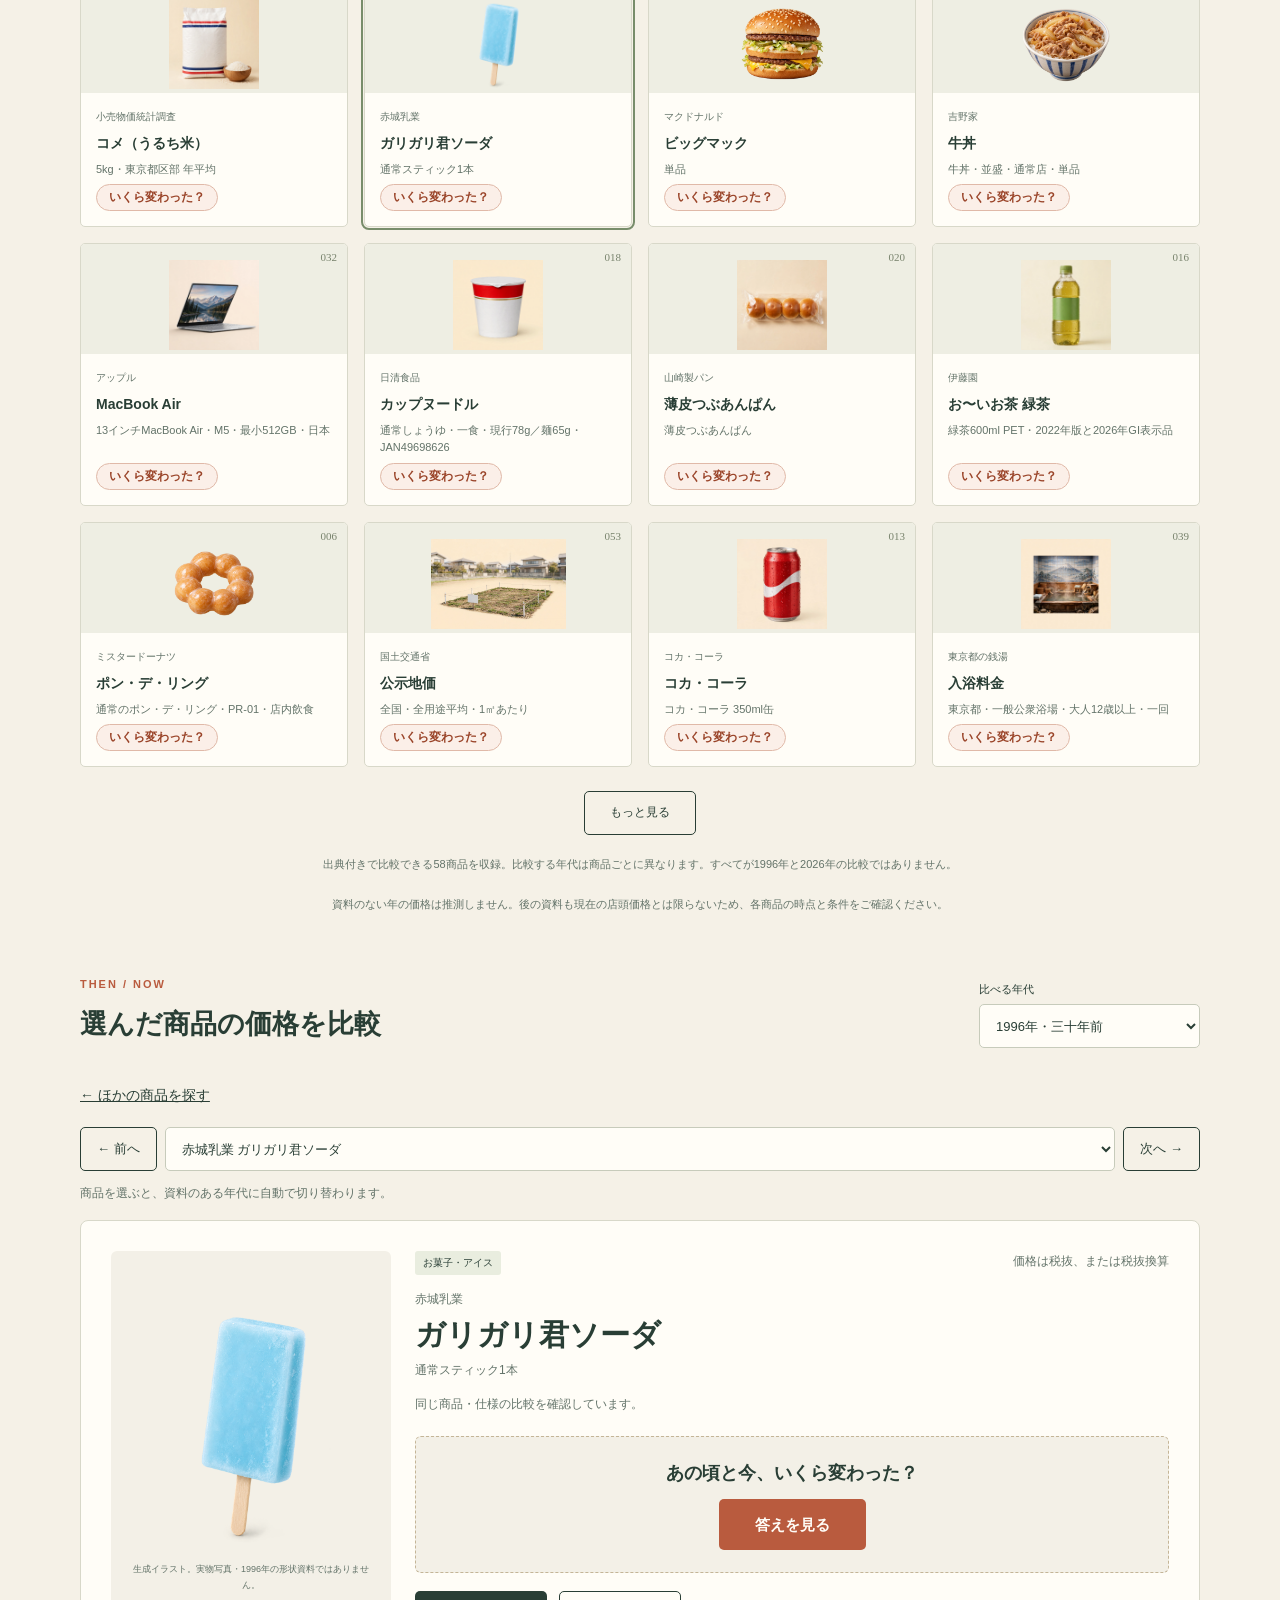
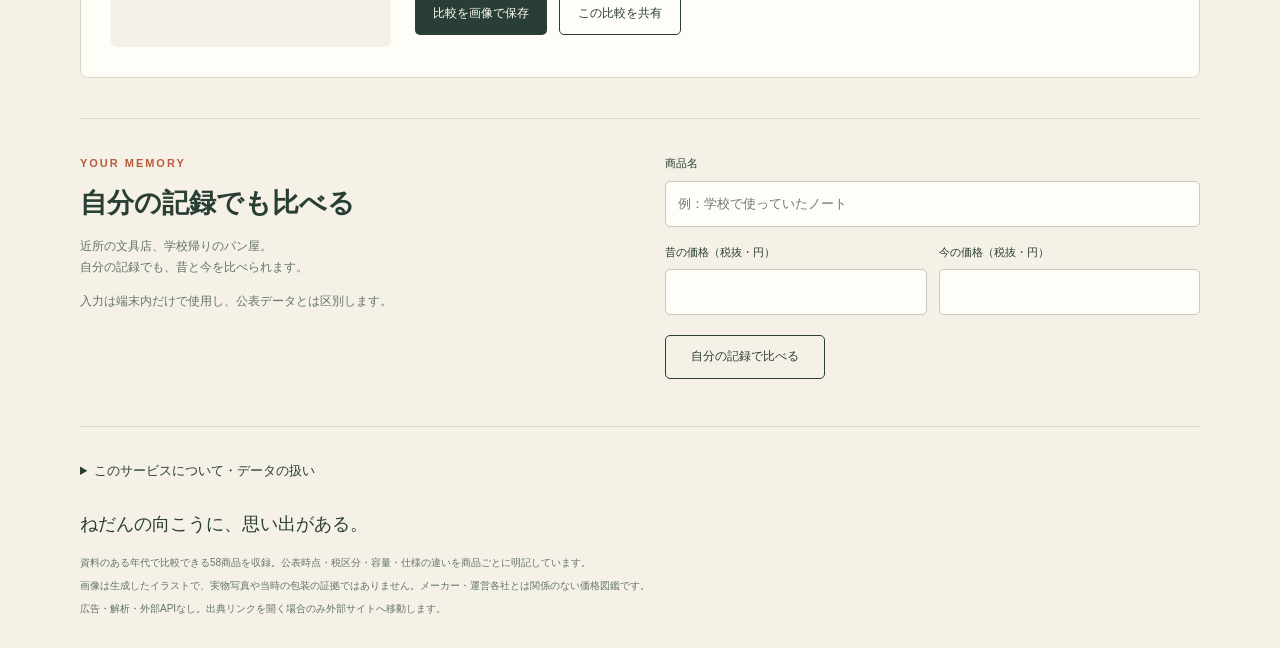
==== commit baace8a4: "Add files via upload" ====
--- a/tools/price-time-machine/index.html
+++ b/tools/price-time-machine/index.html
@@ -2,7 +2,7 @@
 <html lang="ja"><head><meta charset="utf-8"><meta name="viewport" content="width=device-width,initial-scale=1"><meta name="theme-color" content="#293e35"><link rel="manifest" href="manifest.webmanifest"><link rel="icon" href="icons/icon-192.png"><link rel="apple-touch-icon" href="icons/icon-192.png"><meta name="description" content="出典付きの58商品で、あの頃からの価格の変化をたどる図鑑。容量や仕様の違いを確認し、比較カードを保存できます。"><title>あの日のねだん。｜58の商品でたどる価格の変化</title><link rel="stylesheet" href="styles.css"><script defer src="core.js"></script><script defer src="catalog.js"></script><script defer src="app.js"></script></head>
 <body><div class="hub-return"><a href="../../index.html">← 道具の一覧に戻る</a></div><a class="skip-link" href="#catalogue">商品を探すへ進む</a><header><a class="brand" href="#">あの日のねだん<span>。</span></a><span class="edition">思い出と、暮らしの価格図鑑</span><span class="preview">58件版</span></header><main>
 <section class="hero"><div class="hero-copy"><div class="eyebrow">PRICE MEMORIES</div><h1>あの商品、<br>いくら変わった？</h1><p>気になる商品を選ぶだけ。<br>年代の異なる価格を、出典付きで比べられます。</p><div class="hero-tags"><span>58の商品</span><span>十四ジャンル</span><span>税抜で比較</span></div><p class="hero-note">比べる年代は商品ごとに表示。容量や仕様の違いも、出典と一緒に確かめられます。</p><a class="hero-link" href="#catalogue">商品を探す <span aria-hidden="true">↓</span></a></div><div class="hero-art"><img src="assets/bigmac.png" alt="ビッグマックをイメージした写実的な生成イラスト" width="600" height="600"><div class="art-caption">あの頃、これがごちそうだった。</div><span class="art-disclosure">イラスト見本・当時の形状を再現した資料ではありません</span></div></section>
-<section class="ranking" aria-labelledby="rankingTitle"><h2 id="rankingTitle">値上がりランキング</h2><p class="ranking-note">昔と今の値上がり率が大きい順（税抜換算）。行を選ぶと、その商品のくわしい比較が開きます。</p><ol id="rankingList" class="ranking-list"></ol><p class="ranking-src">労働時間への換算には、厚生労働省の地域別最低賃金の全国加重平均（年度値）を使っています。</p></section>
+
 <section id="catalogue" class="catalogue" aria-label="商品図鑑"><div class="section-heading"><div><div class="eyebrow">FIND YOUR MEMORY</div><h2>まずは商品を選んでください。</h2></div><span id="catalogue-total" class="small"></span></div><div class="search-row"><label class="search-box">商品名・メーカーで検索<input id="search" type="search" maxlength="100" placeholder="例：ビッグマック、牛丼、ゲームボーイ" autocomplete="off"></label></div><details class="genre-filter"><summary id="genre-summary">ジャンル・年代で絞る</summary><label class="filter-check"><input id="keep-year" type="checkbox">選んだ年代を固定して探す</label><label class="filter-check"><input id="only-ready" type="checkbox"><span id="ready-year-label">選択した年代で比較できるもの</span></label><nav id="categories" class="categories" aria-label="ジャンルで絞る"></nav></details><div class="result-row"><p id="result-count" role="status" class="small"></p><button id="clear-filters" class="text-button" type="button" hidden>条件をクリア</button></div><div id="catalogue-grid" class="catalogue-grid"></div><p id="empty" hidden>条件に合う商品がありません。「条件をクリア」で全商品に戻れます。</p><button id="more" class="secondary" type="button">もっと見る</button><p id="coverage-summary" class="catalogue-note"></p><p class="catalogue-note">資料のない年の価格は推測しません。後の資料も現在の店頭価格とは限らないため、各商品の時点と条件をご確認ください。</p></section>
 <section id="compare" class="comparison-section" aria-label="選んだ商品の比較"><div class="section-heading"><div><div class="eyebrow">THEN / NOW</div><h2 id="comparison-heading" tabindex="-1">選んだ商品の価格を比較</h2></div><label class="year-control" for="year">比べる年代<select id="year"><option value="1996">1996年・三十年前</option><option value="2006">2006年・二十年前</option><option value="2016">2016年・十年前</option><option value="2017">2017年・発売時など</option><option value="2023">2023年・資料の時点</option><option value="2024">2024年・資料の時点</option><option value="2025">2025年・改定前など</option><option value="2026">2026年・年内の改定前</option></select></label></div>
 <a class="back-to-products" href="#catalogue">← ほかの商品を探す</a><div class="product-nav" role="group" aria-label="比較する商品を切り替える"><button id="prev-product" class="nav-button" type="button" aria-label="一覧の前の商品">← 前へ</button><select id="product-select" aria-label="比較する商品を一覧の順で選ぶ"></select><button id="next-product" class="nav-button" type="button" aria-label="一覧の次の商品">次へ →</button></div><p id="selection-help" class="small"></p><article id="comparison" class="comparison"><div class="selected-visual"><img id="selected-image" alt="" hidden><div id="no-art" class="no-art">写真・イラストは未収録です。</div><span id="art-note" class="small"></span></div><div class="selected-content"><div class="card-top"><span id="selected-category" class="pill"></span><span class="small">価格は税抜、または税抜換算</span></div><p id="brand" class="brand-name"></p><h3 id="name"></h3><p id="spec" class="small"></p><p id="research-status" class="small"></p><p id="comparison-kind" class="small"></p><div id="reveal-panel" class="reveal-panel" hidden><p class="reveal-prompt">あの頃と今、いくら変わった？</p><button id="reveal" class="reveal-button" type="button" aria-controls="answer" aria-expanded="false">答えを見る</button></div><div id="answer" class="answer" tabindex="-1" hidden><div class="price-pair"><div><div id="then-label" class="price-label"></div><div class="price"><span id="before">—</span><small id="before-currency">円</small></div><p id="before-detail" class="small"></p></div><div class="arrow" aria-hidden="true">→</div><div><div class="price-label">比較する価格</div><div class="price current"><span id="after">—</span><small id="after-currency">円</small></div><p id="after-detail" class="small"></p></div></div><p id="delta" class="delta" role="status"></p><p class="rounding-note">税抜換算の価格は円単位に四捨五入。変化率は丸める前の価格で計算しています。</p><p id="quantity-comparison" class="notice" hidden></p><details class="comparison-conditions"><summary>価格の条件と注意点</summary><p id="conditions" class="notice"></p></details></div><button id="available-period" class="secondary" type="button" hidden></button><div class="actions"><button id="save" type="button" disabled>比較を画像で保存</button><button id="share" class="share-button" type="button" hidden>この比較を共有</button><span id="save-status" class="small" role="status"></span></div><div id="share-fallback" hidden><label for="share-url">この比較のリンク</label><input id="share-url" readonly><p class="small">リンクを選択してコピーできます。</p></div><p id="share-status" class="small" role="status"></p></div><details id="evidence" class="evidence" hidden><summary>出典と比較条件を確認する</summary><p id="basis" class="small"></p><div id="sources" class="sources"></div><p class="small">確認日は各出典に記録しています。公表資料の時点と今日の実売価格は異なる場合があります。</p></details></article></section>
--- a/tools/price-time-machine/styles.css
+++ b/tools/price-time-machine/styles.css
@@ -23,7 +23,7 @@
 /* In-card answer: a card opens its own answer in place;「くわしく見る」goes to the comparison. */
 .product-answer{padding:12px 15px 6px;border-top:1px dashed #c4b597;font-size:12px;line-height:1.7;overflow-wrap:anywhere}.product-answer p{margin:0 0 4px}.product-answer-price{font-size:14px;font-weight:700}.product-answer-delta{color:#9a4429;font-weight:700}.product-answer-unit,.product-answer-note{color:var(--muted)}.product-more{margin-left:-8px;font-size:12px;text-align:left}@media(prefers-reduced-motion:no-preference){.product-answer:not([hidden]){animation:answer-in .25s ease-out}}@media(max-width:650px){.product-answer{padding:10px 12px 4px;font-size:11px}.product-answer-price{font-size:13px}.product-more{font-size:11px}}
 
-.ranking{padding-top:24px}.ranking-note,.ranking-src{font-size:12px;color:var(--muted);margin:0 0 12px}.ranking-src{margin:14px 0 0;font-size:11px}.ranking-list{list-style:none;margin:0;padding:0;display:grid;gap:8px}.rank-row{display:flex;align-items:center;gap:14px;width:100%;text-align:left;background:var(--white);border:1px solid var(--line);border-radius:5px;padding:10px 14px;color:var(--ink);min-height:64px}.rank-row:hover{border-color:#849478}.rank-no{flex:0 0 auto;min-width:34px;font:700 26px/1 Georgia,serif;color:var(--accent);text-align:center}.rank-art{flex:0 0 auto;width:56px;height:56px;object-fit:contain;background:#eeeee3;border-radius:4px}.rank-copy{flex:1 1 auto;min-width:0;display:flex;flex-direction:column;gap:2px}.rank-name{font-size:14px;font-weight:650;line-height:1.5}.rank-price{font-size:12px;color:var(--muted);line-height:1.6;overflow-wrap:anywhere}.rank-percent{flex:0 0 auto;font:700 24px/1.2 Georgia,serif;color:#9a4429;white-space:nowrap}.wage-line{font-size:12px;color:var(--muted);margin:8px 0 0;overflow-wrap:anywhere}@media(max-width:650px){.rank-row{gap:10px;padding:10px}.rank-no{min-width:26px;font-size:21px}.rank-art{width:44px;height:44px}.rank-name{font-size:13px}.rank-price{font-size:11px}.rank-percent{font-size:18px}}
+.wage-line{font-size:12px;color:var(--muted);margin:8px 0 0;overflow-wrap:anywhere}@media(max-width:650px){}
 
 /* sw update trigger: 2026-10-30 skipWaiting */
 
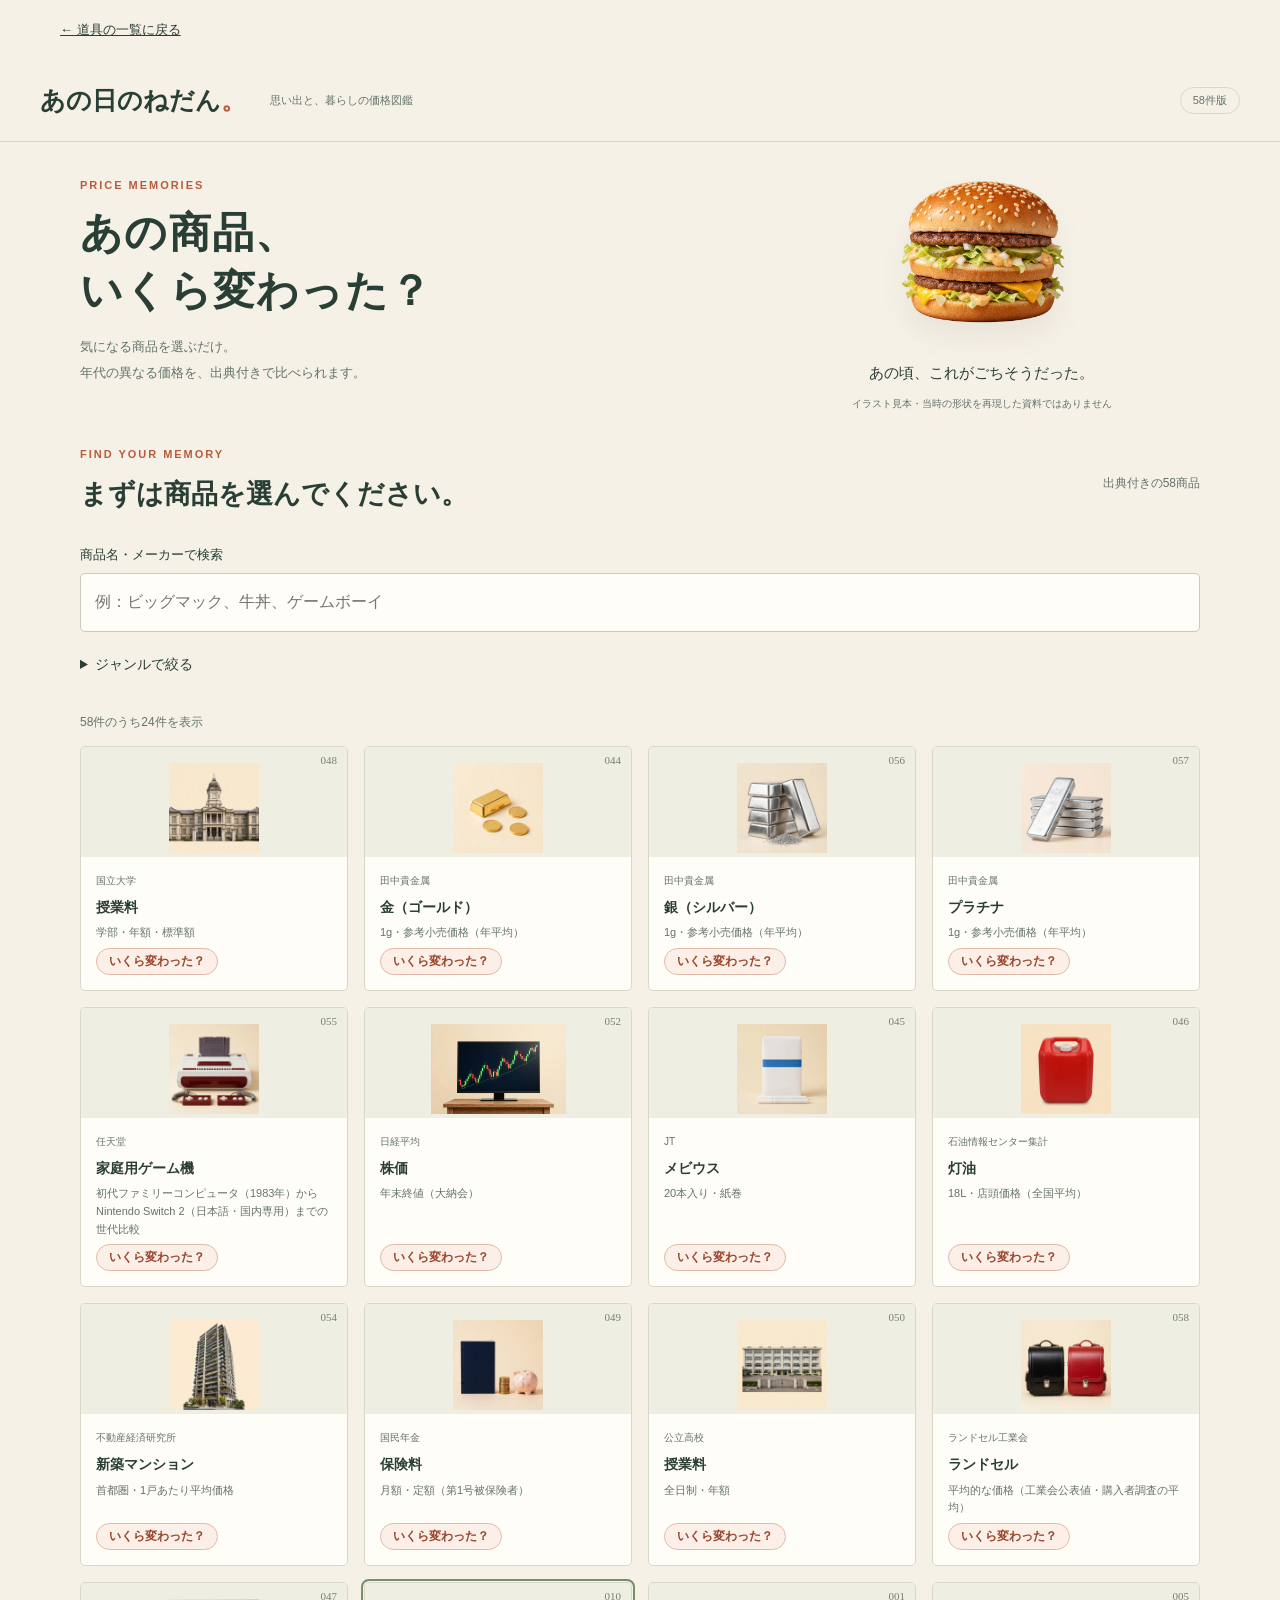
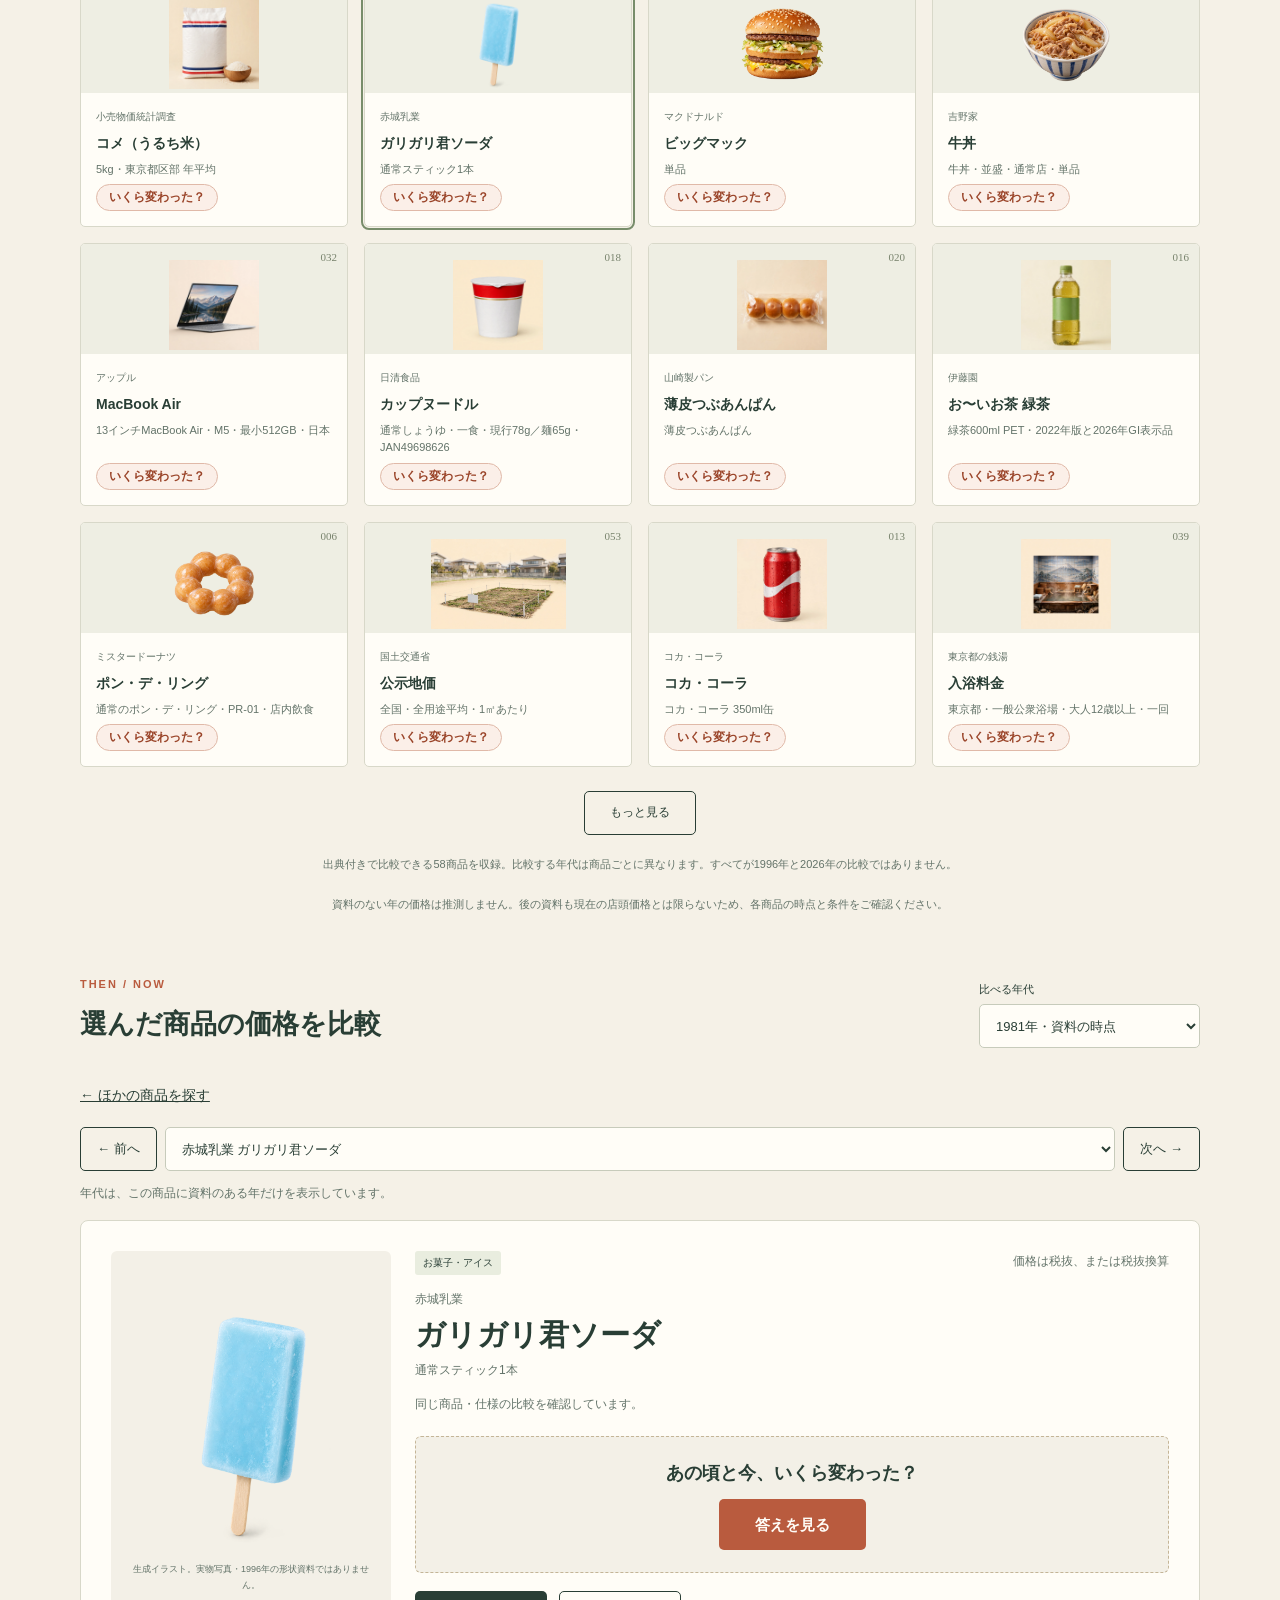
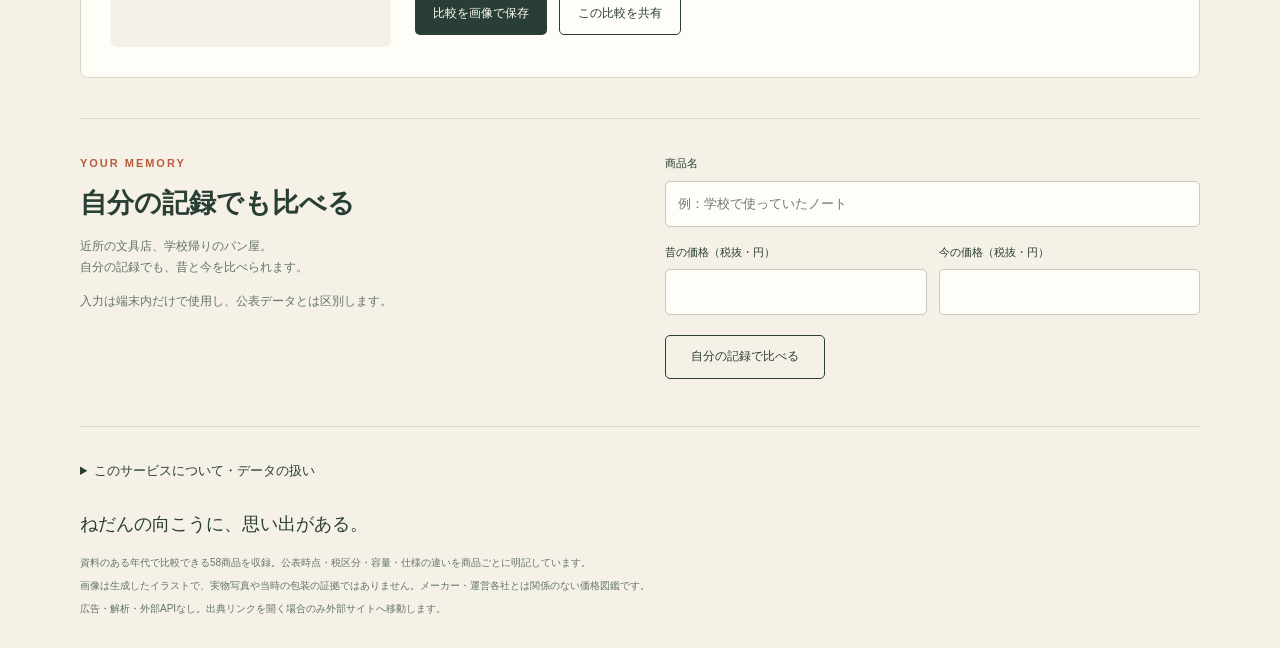
==== commit f54b6a5d: "Add files via upload" ====
--- a/tools/price-time-machine/index.html
+++ b/tools/price-time-machine/index.html
@@ -3,8 +3,8 @@
 <body><div class="hub-return"><a href="../../index.html">← 道具の一覧に戻る</a></div><a class="skip-link" href="#catalogue">商品を探すへ進む</a><header><a class="brand" href="#">あの日のねだん<span>。</span></a><span class="edition">思い出と、暮らしの価格図鑑</span><span class="preview">58件版</span></header><main>
 <section class="hero"><div class="hero-copy"><div class="eyebrow">PRICE MEMORIES</div><h1>あの商品、<br>いくら変わった？</h1><p>気になる商品を選ぶだけ。<br>年代の異なる価格を、出典付きで比べられます。</p><div class="hero-tags"><span>58の商品</span><span>十四ジャンル</span><span>税抜で比較</span></div><p class="hero-note">比べる年代は商品ごとに表示。容量や仕様の違いも、出典と一緒に確かめられます。</p><a class="hero-link" href="#catalogue">商品を探す <span aria-hidden="true">↓</span></a></div><div class="hero-art"><img src="assets/bigmac.png" alt="ビッグマックをイメージした写実的な生成イラスト" width="600" height="600"><div class="art-caption">あの頃、これがごちそうだった。</div><span class="art-disclosure">イラスト見本・当時の形状を再現した資料ではありません</span></div></section>
 
-<section id="catalogue" class="catalogue" aria-label="商品図鑑"><div class="section-heading"><div><div class="eyebrow">FIND YOUR MEMORY</div><h2>まずは商品を選んでください。</h2></div><span id="catalogue-total" class="small"></span></div><div class="search-row"><label class="search-box">商品名・メーカーで検索<input id="search" type="search" maxlength="100" placeholder="例：ビッグマック、牛丼、ゲームボーイ" autocomplete="off"></label></div><details class="genre-filter"><summary id="genre-summary">ジャンル・年代で絞る</summary><label class="filter-check"><input id="keep-year" type="checkbox">選んだ年代を固定して探す</label><label class="filter-check"><input id="only-ready" type="checkbox"><span id="ready-year-label">選択した年代で比較できるもの</span></label><nav id="categories" class="categories" aria-label="ジャンルで絞る"></nav></details><div class="result-row"><p id="result-count" role="status" class="small"></p><button id="clear-filters" class="text-button" type="button" hidden>条件をクリア</button></div><div id="catalogue-grid" class="catalogue-grid"></div><p id="empty" hidden>条件に合う商品がありません。「条件をクリア」で全商品に戻れます。</p><button id="more" class="secondary" type="button">もっと見る</button><p id="coverage-summary" class="catalogue-note"></p><p class="catalogue-note">資料のない年の価格は推測しません。後の資料も現在の店頭価格とは限らないため、各商品の時点と条件をご確認ください。</p></section>
+<section id="catalogue" class="catalogue" aria-label="商品図鑑"><div class="section-heading"><div><div class="eyebrow">FIND YOUR MEMORY</div><h2>まずは商品を選んでください。</h2></div><span id="catalogue-total" class="small"></span></div><div class="search-row"><label class="search-box">商品名・メーカーで検索<input id="search" type="search" maxlength="100" placeholder="例：ビッグマック、牛丼、ゲームボーイ" autocomplete="off"></label></div><details class="genre-filter"><summary id="genre-summary">ジャンルで絞る</summary><nav id="categories" class="categories" aria-label="ジャンルで絞る"></nav></details><div class="result-row"><p id="result-count" role="status" class="small"></p><button id="clear-filters" class="text-button" type="button" hidden>条件をクリア</button></div><div id="catalogue-grid" class="catalogue-grid"></div><p id="empty" hidden>条件に合う商品がありません。「条件をクリア」で全商品に戻れます。</p><button id="more" class="secondary" type="button">もっと見る</button><p id="coverage-summary" class="catalogue-note"></p><p class="catalogue-note">資料のない年の価格は推測しません。後の資料も現在の店頭価格とは限らないため、各商品の時点と条件をご確認ください。</p></section>
 <section id="compare" class="comparison-section" aria-label="選んだ商品の比較"><div class="section-heading"><div><div class="eyebrow">THEN / NOW</div><h2 id="comparison-heading" tabindex="-1">選んだ商品の価格を比較</h2></div><label class="year-control" for="year">比べる年代<select id="year"><option value="1996">1996年・三十年前</option><option value="2006">2006年・二十年前</option><option value="2016">2016年・十年前</option><option value="2017">2017年・発売時など</option><option value="2023">2023年・資料の時点</option><option value="2024">2024年・資料の時点</option><option value="2025">2025年・改定前など</option><option value="2026">2026年・年内の改定前</option></select></label></div>
-<a class="back-to-products" href="#catalogue">← ほかの商品を探す</a><div class="product-nav" role="group" aria-label="比較する商品を切り替える"><button id="prev-product" class="nav-button" type="button" aria-label="一覧の前の商品">← 前へ</button><select id="product-select" aria-label="比較する商品を一覧の順で選ぶ"></select><button id="next-product" class="nav-button" type="button" aria-label="一覧の次の商品">次へ →</button></div><p id="selection-help" class="small"></p><article id="comparison" class="comparison"><div class="selected-visual"><img id="selected-image" alt="" hidden><div id="no-art" class="no-art">写真・イラストは未収録です。</div><span id="art-note" class="small"></span></div><div class="selected-content"><div class="card-top"><span id="selected-category" class="pill"></span><span class="small">価格は税抜、または税抜換算</span></div><p id="brand" class="brand-name"></p><h3 id="name"></h3><p id="spec" class="small"></p><p id="research-status" class="small"></p><p id="comparison-kind" class="small"></p><div id="reveal-panel" class="reveal-panel" hidden><p class="reveal-prompt">あの頃と今、いくら変わった？</p><button id="reveal" class="reveal-button" type="button" aria-controls="answer" aria-expanded="false">答えを見る</button></div><div id="answer" class="answer" tabindex="-1" hidden><div class="price-pair"><div><div id="then-label" class="price-label"></div><div class="price"><span id="before">—</span><small id="before-currency">円</small></div><p id="before-detail" class="small"></p></div><div class="arrow" aria-hidden="true">→</div><div><div class="price-label">比較する価格</div><div class="price current"><span id="after">—</span><small id="after-currency">円</small></div><p id="after-detail" class="small"></p></div></div><p id="delta" class="delta" role="status"></p><p class="rounding-note">税抜換算の価格は円単位に四捨五入。変化率は丸める前の価格で計算しています。</p><p id="quantity-comparison" class="notice" hidden></p><details class="comparison-conditions"><summary>価格の条件と注意点</summary><p id="conditions" class="notice"></p></details></div><button id="available-period" class="secondary" type="button" hidden></button><div class="actions"><button id="save" type="button" disabled>比較を画像で保存</button><button id="share" class="share-button" type="button" hidden>この比較を共有</button><span id="save-status" class="small" role="status"></span></div><div id="share-fallback" hidden><label for="share-url">この比較のリンク</label><input id="share-url" readonly><p class="small">リンクを選択してコピーできます。</p></div><p id="share-status" class="small" role="status"></p></div><details id="evidence" class="evidence" hidden><summary>出典と比較条件を確認する</summary><p id="basis" class="small"></p><div id="sources" class="sources"></div><p class="small">確認日は各出典に記録しています。公表資料の時点と今日の実売価格は異なる場合があります。</p></details></article></section>
+<a class="back-to-products" href="#catalogue">← ほかの商品を探す</a><div class="product-nav" role="group" aria-label="比較する商品を切り替える"><button id="prev-product" class="nav-button" type="button" aria-label="一覧の前の商品">← 前へ</button><select id="product-select" aria-label="比較する商品を一覧の順で選ぶ"></select><button id="next-product" class="nav-button" type="button" aria-label="一覧の次の商品">次へ →</button></div><p id="selection-help" class="small"></p><article id="comparison" class="comparison"><div class="selected-visual"><img id="selected-image" alt="" hidden><div id="no-art" class="no-art">写真・イラストは未収録です。</div><span id="art-note" class="small"></span></div><div class="selected-content"><div class="card-top"><span id="selected-category" class="pill"></span><span class="small">価格は税抜、または税抜換算</span></div><p id="brand" class="brand-name"></p><h3 id="name"></h3><p id="spec" class="small"></p><p id="research-status" class="small"></p><p id="comparison-kind" class="small"></p><div id="reveal-panel" class="reveal-panel" hidden><p class="reveal-prompt">あの頃と今、いくら変わった？</p><button id="reveal" class="reveal-button" type="button" aria-controls="answer" aria-expanded="false">答えを見る</button></div><div id="answer" class="answer" tabindex="-1" hidden><div class="price-pair"><div><div id="then-label" class="price-label"></div><div class="price"><span id="before">—</span><small id="before-currency">円</small></div><p id="before-detail" class="small"></p></div><div class="arrow" aria-hidden="true">→</div><div><div class="price-label">比較する価格</div><div class="price current"><span id="after">—</span><small id="after-currency">円</small></div><p id="after-detail" class="small"></p></div></div><p id="delta" class="delta" role="status"></p><p class="rounding-note">税抜換算の価格は円単位に四捨五入。変化率は丸める前の価格で計算しています。</p><p id="quantity-comparison" class="notice" hidden></p><details class="comparison-conditions"><summary>価格の条件と注意点</summary><p id="conditions" class="notice"></p></details></div><div class="actions"><button id="save" type="button" disabled>比較を画像で保存</button><button id="share" class="share-button" type="button" hidden>この比較を共有</button><span id="save-status" class="small" role="status"></span></div><div id="share-fallback" hidden><label for="share-url">この比較のリンク</label><input id="share-url" readonly><p class="small">リンクを選択してコピーできます。</p></div><p id="share-status" class="small" role="status"></p></div><details id="evidence" class="evidence" hidden><summary>出典と比較条件を確認する</summary><p id="basis" class="small"></p><div id="sources" class="sources"></div><p class="small">確認日は各出典に記録しています。公表資料の時点と今日の実売価格は異なる場合があります。</p></details></article></section>
 <section class="own"><div><div class="eyebrow">YOUR MEMORY</div><h2>自分の記録でも比べる</h2><p>近所の文具店、学校帰りのパン屋。<br>自分の記録でも、昔と今を比べられます。</p><p class="small">入力は端末内だけで使用し、公表データとは区別します。</p></div><form id="custom-form"><label for="custom-name">商品名</label><input id="custom-name" required maxlength="60" placeholder="例：学校で使っていたノート"><div class="custom-prices"><label>昔の価格（税抜・円）<input id="custom-before" required type="number" min="1" max="100000000" step="1"></label><label>今の価格（税抜・円）<input id="custom-after" required type="number" min="1" max="100000000" step="1"></label></div><button class="secondary" type="submit">自分の記録で比べる</button><p id="custom-result" role="status"></p></form></section>
 <footer><details class="about"><summary>このサービスについて・データの扱い</summary><p class="small">無料で閲覧できる価格図鑑です。会員登録はありません。入力内容はサーバーへ送信せず、画面を閉じると消えます。ブラウザが保存機能に対応している場合、読み込んだ画面を端末に保存し、次回の表示を助けます。端末のサイトデータから削除できます。価格は各出典の確認日時点の情報で、今日の店頭価格を保証しません。メーカー各社の公式サービスではありません。労働時間の換算は厚生労働省の最低賃金（全国加重平均）による目安です。</p></details><p>ねだんの向こうに、思い出がある。</p><span>資料のある年代で比較できる58商品を収録。公表時点・税区分・容量・仕様の違いを商品ごとに明記しています。</span><span>画像は生成したイラストで、実物写真や当時の包装の証拠ではありません。メーカー・運営各社とは関係のない価格図鑑です。</span><span>広告・解析・外部APIなし。出典リンクを開く場合のみ外部サイトへ移動します。</span></footer></main></body></html>
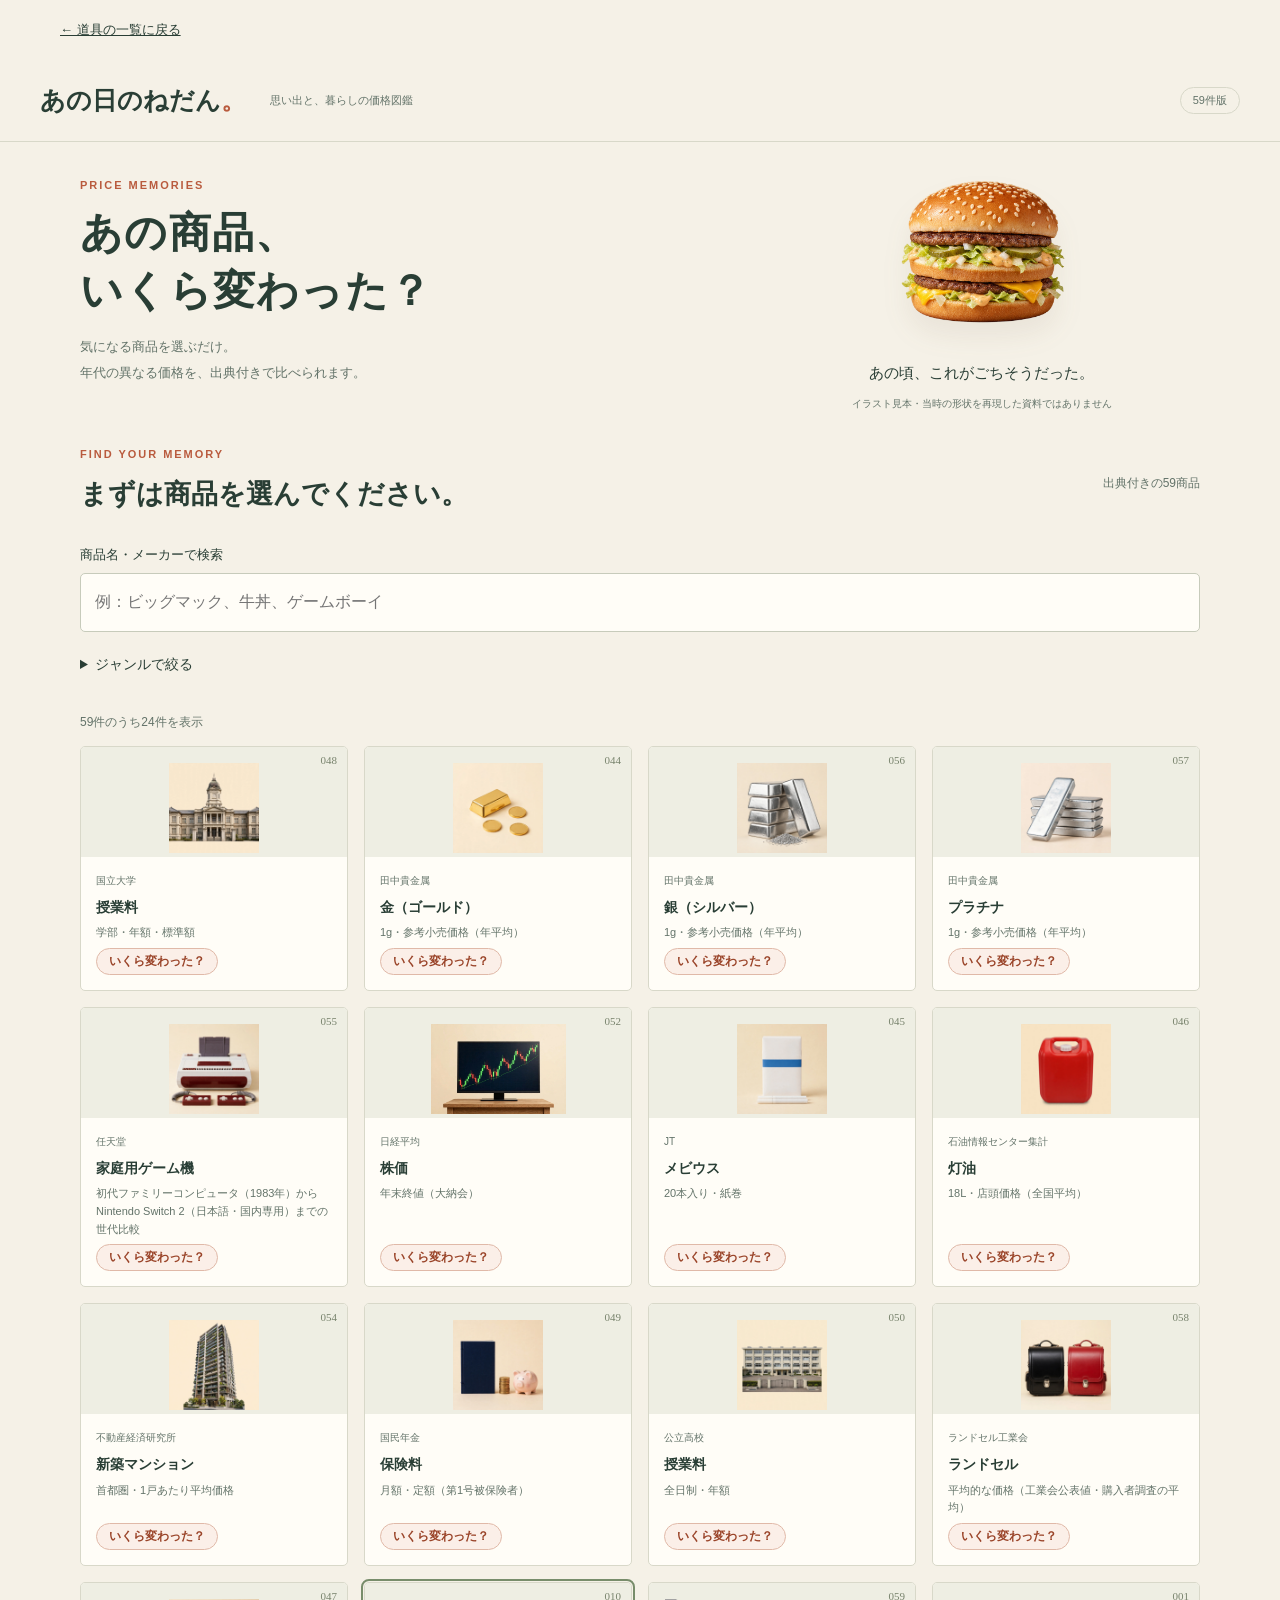
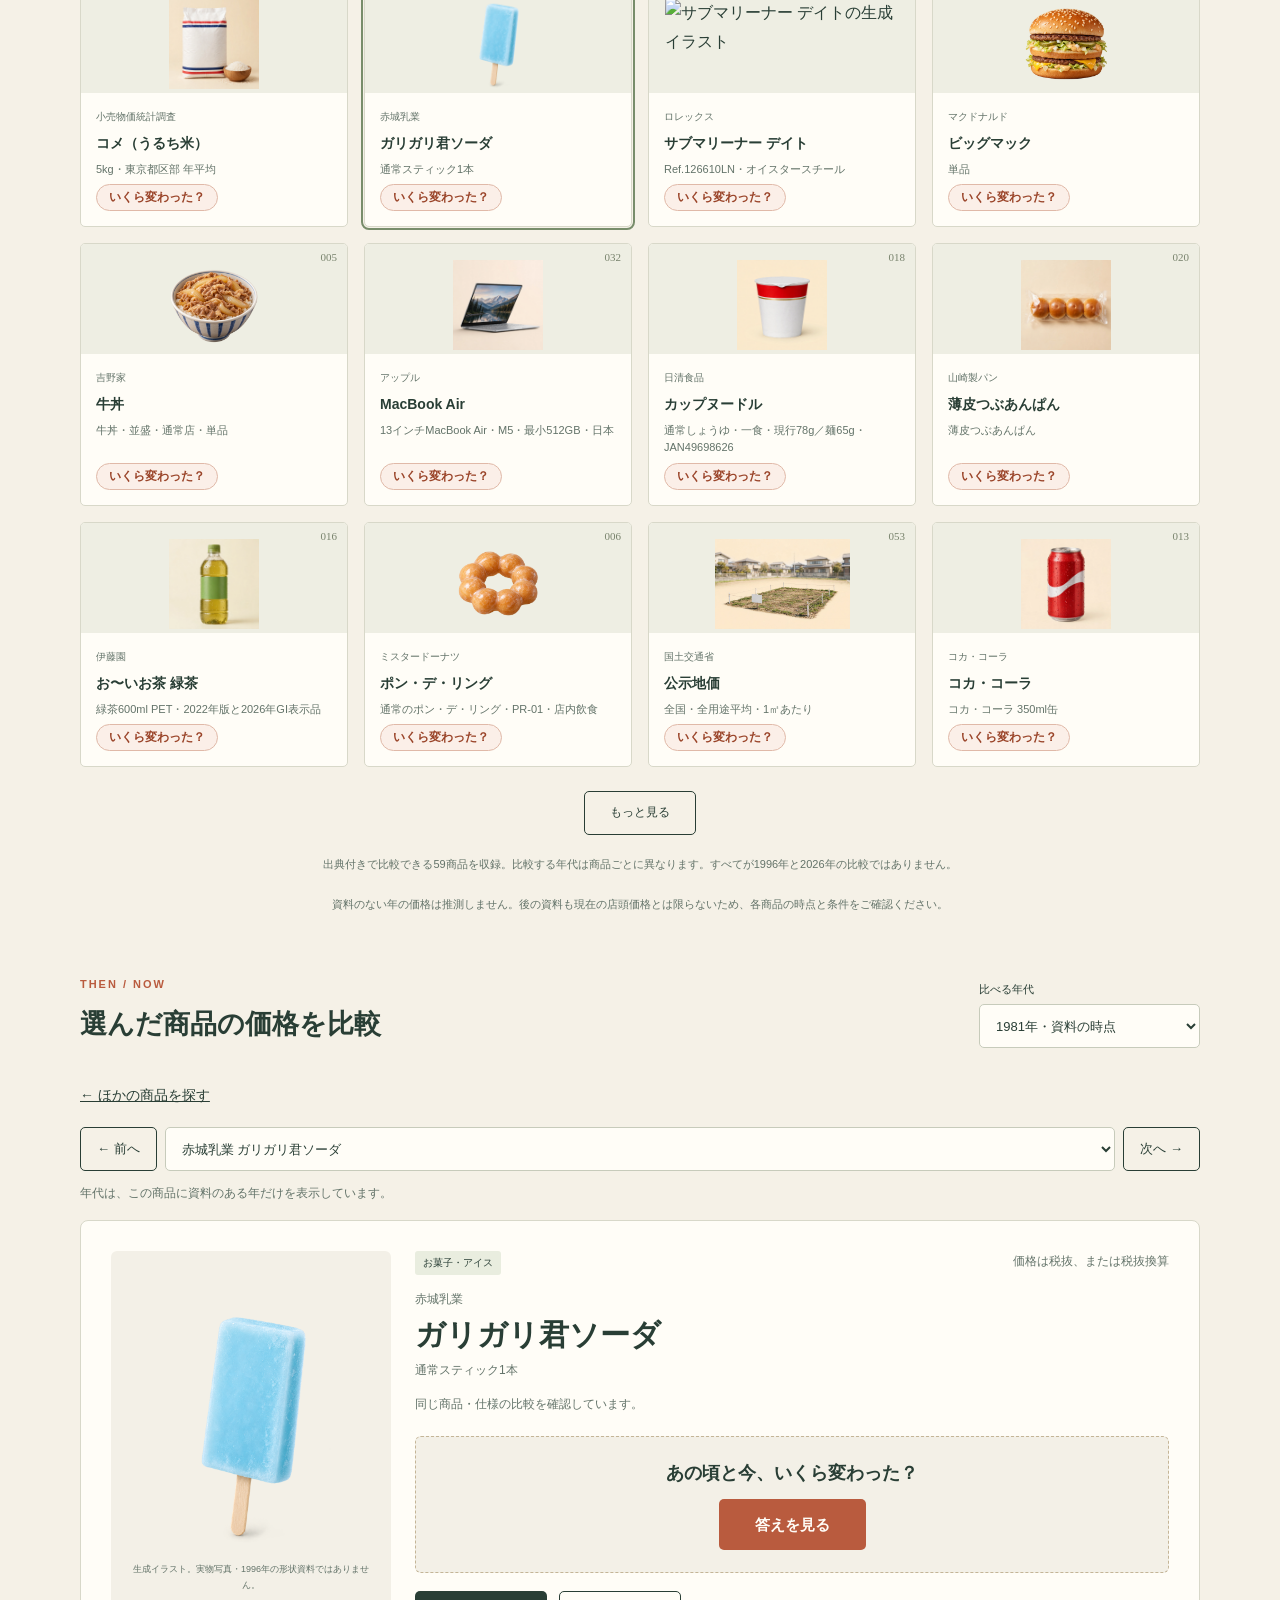
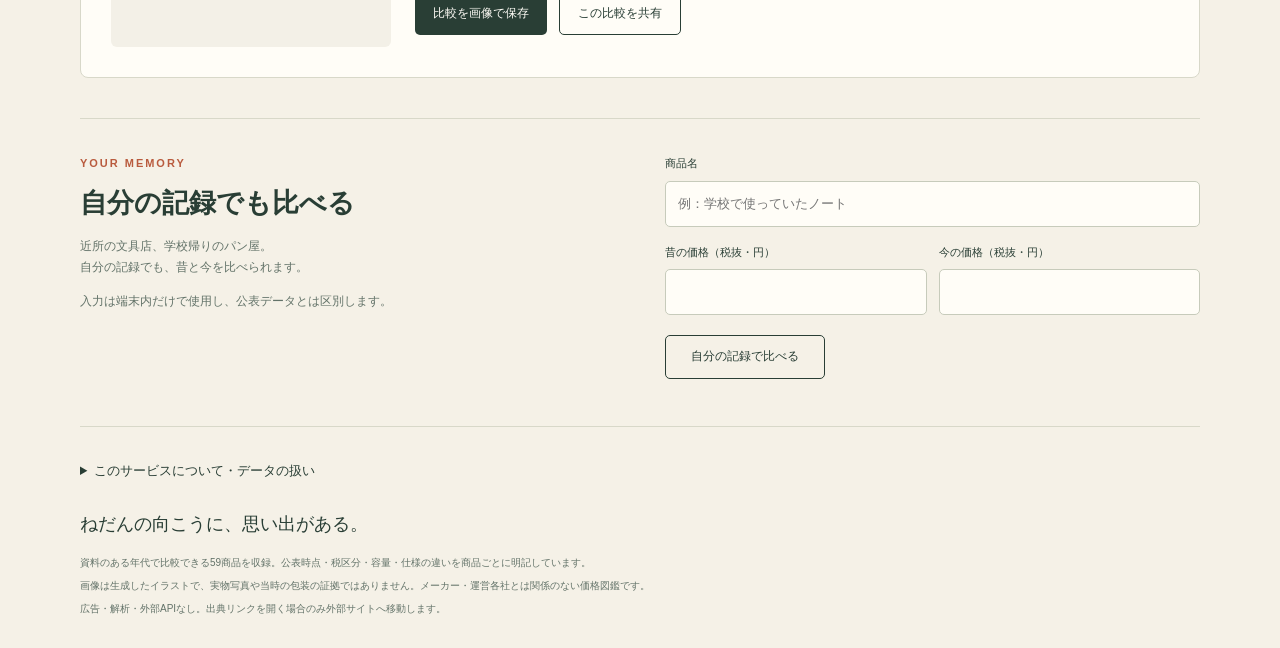
==== commit 3a0de696: "Add files via upload" ====
--- a/tools/price-time-machine/index.html
+++ b/tools/price-time-machine/index.html
@@ -1,10 +1,10 @@
 <!doctype html>
-<html lang="ja"><head><meta charset="utf-8"><meta name="viewport" content="width=device-width,initial-scale=1"><meta name="theme-color" content="#293e35"><link rel="manifest" href="manifest.webmanifest"><link rel="icon" href="icons/icon-192.png"><link rel="apple-touch-icon" href="icons/icon-192.png"><meta name="description" content="出典付きの58商品で、あの頃からの価格の変化をたどる図鑑。容量や仕様の違いを確認し、比較カードを保存できます。"><title>あの日のねだん。｜58の商品でたどる価格の変化</title><link rel="stylesheet" href="styles.css"><script defer src="core.js"></script><script defer src="catalog.js"></script><script defer src="app.js"></script></head>
-<body><div class="hub-return"><a href="../../index.html">← 道具の一覧に戻る</a></div><a class="skip-link" href="#catalogue">商品を探すへ進む</a><header><a class="brand" href="#">あの日のねだん<span>。</span></a><span class="edition">思い出と、暮らしの価格図鑑</span><span class="preview">58件版</span></header><main>
-<section class="hero"><div class="hero-copy"><div class="eyebrow">PRICE MEMORIES</div><h1>あの商品、<br>いくら変わった？</h1><p>気になる商品を選ぶだけ。<br>年代の異なる価格を、出典付きで比べられます。</p><div class="hero-tags"><span>58の商品</span><span>十四ジャンル</span><span>税抜で比較</span></div><p class="hero-note">比べる年代は商品ごとに表示。容量や仕様の違いも、出典と一緒に確かめられます。</p><a class="hero-link" href="#catalogue">商品を探す <span aria-hidden="true">↓</span></a></div><div class="hero-art"><img src="assets/bigmac.png" alt="ビッグマックをイメージした写実的な生成イラスト" width="600" height="600"><div class="art-caption">あの頃、これがごちそうだった。</div><span class="art-disclosure">イラスト見本・当時の形状を再現した資料ではありません</span></div></section>
+<html lang="ja"><head><meta charset="utf-8"><meta name="viewport" content="width=device-width,initial-scale=1"><meta name="theme-color" content="#293e35"><link rel="manifest" href="manifest.webmanifest"><link rel="icon" href="icons/icon-192.png"><link rel="apple-touch-icon" href="icons/icon-192.png"><meta name="description" content="出典付きの59商品で、あの頃からの価格の変化をたどる図鑑。容量や仕様の違いを確認し、比較カードを保存できます。"><title>あの日のねだん。｜59の商品でたどる価格の変化</title><link rel="stylesheet" href="styles.css"><script defer src="core.js"></script><script defer src="catalog.js"></script><script defer src="app.js"></script></head>
+<body><div class="hub-return"><a href="../../index.html">← 道具の一覧に戻る</a></div><a class="skip-link" href="#catalogue">商品を探すへ進む</a><header><a class="brand" href="#">あの日のねだん<span>。</span></a><span class="edition">思い出と、暮らしの価格図鑑</span><span class="preview">59件版</span></header><main>
+<section class="hero"><div class="hero-copy"><div class="eyebrow">PRICE MEMORIES</div><h1>あの商品、<br>いくら変わった？</h1><p>気になる商品を選ぶだけ。<br>年代の異なる価格を、出典付きで比べられます。</p><div class="hero-tags"><span>59の商品</span><span>十四ジャンル</span><span>税抜で比較</span></div><p class="hero-note">比べる年代は商品ごとに表示。容量や仕様の違いも、出典と一緒に確かめられます。</p><a class="hero-link" href="#catalogue">商品を探す <span aria-hidden="true">↓</span></a></div><div class="hero-art"><img src="assets/bigmac.png" alt="ビッグマックをイメージした写実的な生成イラスト" width="600" height="600"><div class="art-caption">あの頃、これがごちそうだった。</div><span class="art-disclosure">イラスト見本・当時の形状を再現した資料ではありません</span></div></section>
 
 <section id="catalogue" class="catalogue" aria-label="商品図鑑"><div class="section-heading"><div><div class="eyebrow">FIND YOUR MEMORY</div><h2>まずは商品を選んでください。</h2></div><span id="catalogue-total" class="small"></span></div><div class="search-row"><label class="search-box">商品名・メーカーで検索<input id="search" type="search" maxlength="100" placeholder="例：ビッグマック、牛丼、ゲームボーイ" autocomplete="off"></label></div><details class="genre-filter"><summary id="genre-summary">ジャンルで絞る</summary><nav id="categories" class="categories" aria-label="ジャンルで絞る"></nav></details><div class="result-row"><p id="result-count" role="status" class="small"></p><button id="clear-filters" class="text-button" type="button" hidden>条件をクリア</button></div><div id="catalogue-grid" class="catalogue-grid"></div><p id="empty" hidden>条件に合う商品がありません。「条件をクリア」で全商品に戻れます。</p><button id="more" class="secondary" type="button">もっと見る</button><p id="coverage-summary" class="catalogue-note"></p><p class="catalogue-note">資料のない年の価格は推測しません。後の資料も現在の店頭価格とは限らないため、各商品の時点と条件をご確認ください。</p></section>
 <section id="compare" class="comparison-section" aria-label="選んだ商品の比較"><div class="section-heading"><div><div class="eyebrow">THEN / NOW</div><h2 id="comparison-heading" tabindex="-1">選んだ商品の価格を比較</h2></div><label class="year-control" for="year">比べる年代<select id="year"><option value="1996">1996年・三十年前</option><option value="2006">2006年・二十年前</option><option value="2016">2016年・十年前</option><option value="2017">2017年・発売時など</option><option value="2023">2023年・資料の時点</option><option value="2024">2024年・資料の時点</option><option value="2025">2025年・改定前など</option><option value="2026">2026年・年内の改定前</option></select></label></div>
 <a class="back-to-products" href="#catalogue">← ほかの商品を探す</a><div class="product-nav" role="group" aria-label="比較する商品を切り替える"><button id="prev-product" class="nav-button" type="button" aria-label="一覧の前の商品">← 前へ</button><select id="product-select" aria-label="比較する商品を一覧の順で選ぶ"></select><button id="next-product" class="nav-button" type="button" aria-label="一覧の次の商品">次へ →</button></div><p id="selection-help" class="small"></p><article id="comparison" class="comparison"><div class="selected-visual"><img id="selected-image" alt="" hidden><div id="no-art" class="no-art">写真・イラストは未収録です。</div><span id="art-note" class="small"></span></div><div class="selected-content"><div class="card-top"><span id="selected-category" class="pill"></span><span class="small">価格は税抜、または税抜換算</span></div><p id="brand" class="brand-name"></p><h3 id="name"></h3><p id="spec" class="small"></p><p id="research-status" class="small"></p><p id="comparison-kind" class="small"></p><div id="reveal-panel" class="reveal-panel" hidden><p class="reveal-prompt">あの頃と今、いくら変わった？</p><button id="reveal" class="reveal-button" type="button" aria-controls="answer" aria-expanded="false">答えを見る</button></div><div id="answer" class="answer" tabindex="-1" hidden><div class="price-pair"><div><div id="then-label" class="price-label"></div><div class="price"><span id="before">—</span><small id="before-currency">円</small></div><p id="before-detail" class="small"></p></div><div class="arrow" aria-hidden="true">→</div><div><div class="price-label">比較する価格</div><div class="price current"><span id="after">—</span><small id="after-currency">円</small></div><p id="after-detail" class="small"></p></div></div><p id="delta" class="delta" role="status"></p><p class="rounding-note">税抜換算の価格は円単位に四捨五入。変化率は丸める前の価格で計算しています。</p><p id="quantity-comparison" class="notice" hidden></p><details class="comparison-conditions"><summary>価格の条件と注意点</summary><p id="conditions" class="notice"></p></details></div><div class="actions"><button id="save" type="button" disabled>比較を画像で保存</button><button id="share" class="share-button" type="button" hidden>この比較を共有</button><span id="save-status" class="small" role="status"></span></div><div id="share-fallback" hidden><label for="share-url">この比較のリンク</label><input id="share-url" readonly><p class="small">リンクを選択してコピーできます。</p></div><p id="share-status" class="small" role="status"></p></div><details id="evidence" class="evidence" hidden><summary>出典と比較条件を確認する</summary><p id="basis" class="small"></p><div id="sources" class="sources"></div><p class="small">確認日は各出典に記録しています。公表資料の時点と今日の実売価格は異なる場合があります。</p></details></article></section>
 <section class="own"><div><div class="eyebrow">YOUR MEMORY</div><h2>自分の記録でも比べる</h2><p>近所の文具店、学校帰りのパン屋。<br>自分の記録でも、昔と今を比べられます。</p><p class="small">入力は端末内だけで使用し、公表データとは区別します。</p></div><form id="custom-form"><label for="custom-name">商品名</label><input id="custom-name" required maxlength="60" placeholder="例：学校で使っていたノート"><div class="custom-prices"><label>昔の価格（税抜・円）<input id="custom-before" required type="number" min="1" max="100000000" step="1"></label><label>今の価格（税抜・円）<input id="custom-after" required type="number" min="1" max="100000000" step="1"></label></div><button class="secondary" type="submit">自分の記録で比べる</button><p id="custom-result" role="status"></p></form></section>
-<footer><details class="about"><summary>このサービスについて・データの扱い</summary><p class="small">無料で閲覧できる価格図鑑です。会員登録はありません。入力内容はサーバーへ送信せず、画面を閉じると消えます。ブラウザが保存機能に対応している場合、読み込んだ画面を端末に保存し、次回の表示を助けます。端末のサイトデータから削除できます。価格は各出典の確認日時点の情報で、今日の店頭価格を保証しません。メーカー各社の公式サービスではありません。労働時間の換算は厚生労働省の最低賃金（全国加重平均）による目安です。</p></details><p>ねだんの向こうに、思い出がある。</p><span>資料のある年代で比較できる58商品を収録。公表時点・税区分・容量・仕様の違いを商品ごとに明記しています。</span><span>画像は生成したイラストで、実物写真や当時の包装の証拠ではありません。メーカー・運営各社とは関係のない価格図鑑です。</span><span>広告・解析・外部APIなし。出典リンクを開く場合のみ外部サイトへ移動します。</span></footer></main></body></html>
+<footer><details class="about"><summary>このサービスについて・データの扱い</summary><p class="small">無料で閲覧できる価格図鑑です。会員登録はありません。入力内容はサーバーへ送信せず、画面を閉じると消えます。ブラウザが保存機能に対応している場合、読み込んだ画面を端末に保存し、次回の表示を助けます。端末のサイトデータから削除できます。価格は各出典の確認日時点の情報で、今日の店頭価格を保証しません。メーカー各社の公式サービスではありません。労働時間の換算は厚生労働省の最低賃金（全国加重平均）による目安です。</p></details><p>ねだんの向こうに、思い出がある。</p><span>資料のある年代で比較できる59商品を収録。公表時点・税区分・容量・仕様の違いを商品ごとに明記しています。</span><span>画像は生成したイラストで、実物写真や当時の包装の証拠ではありません。メーカー・運営各社とは関係のない価格図鑑です。</span><span>広告・解析・外部APIなし。出典リンクを開く場合のみ外部サイトへ移動します。</span></footer></main></body></html>
